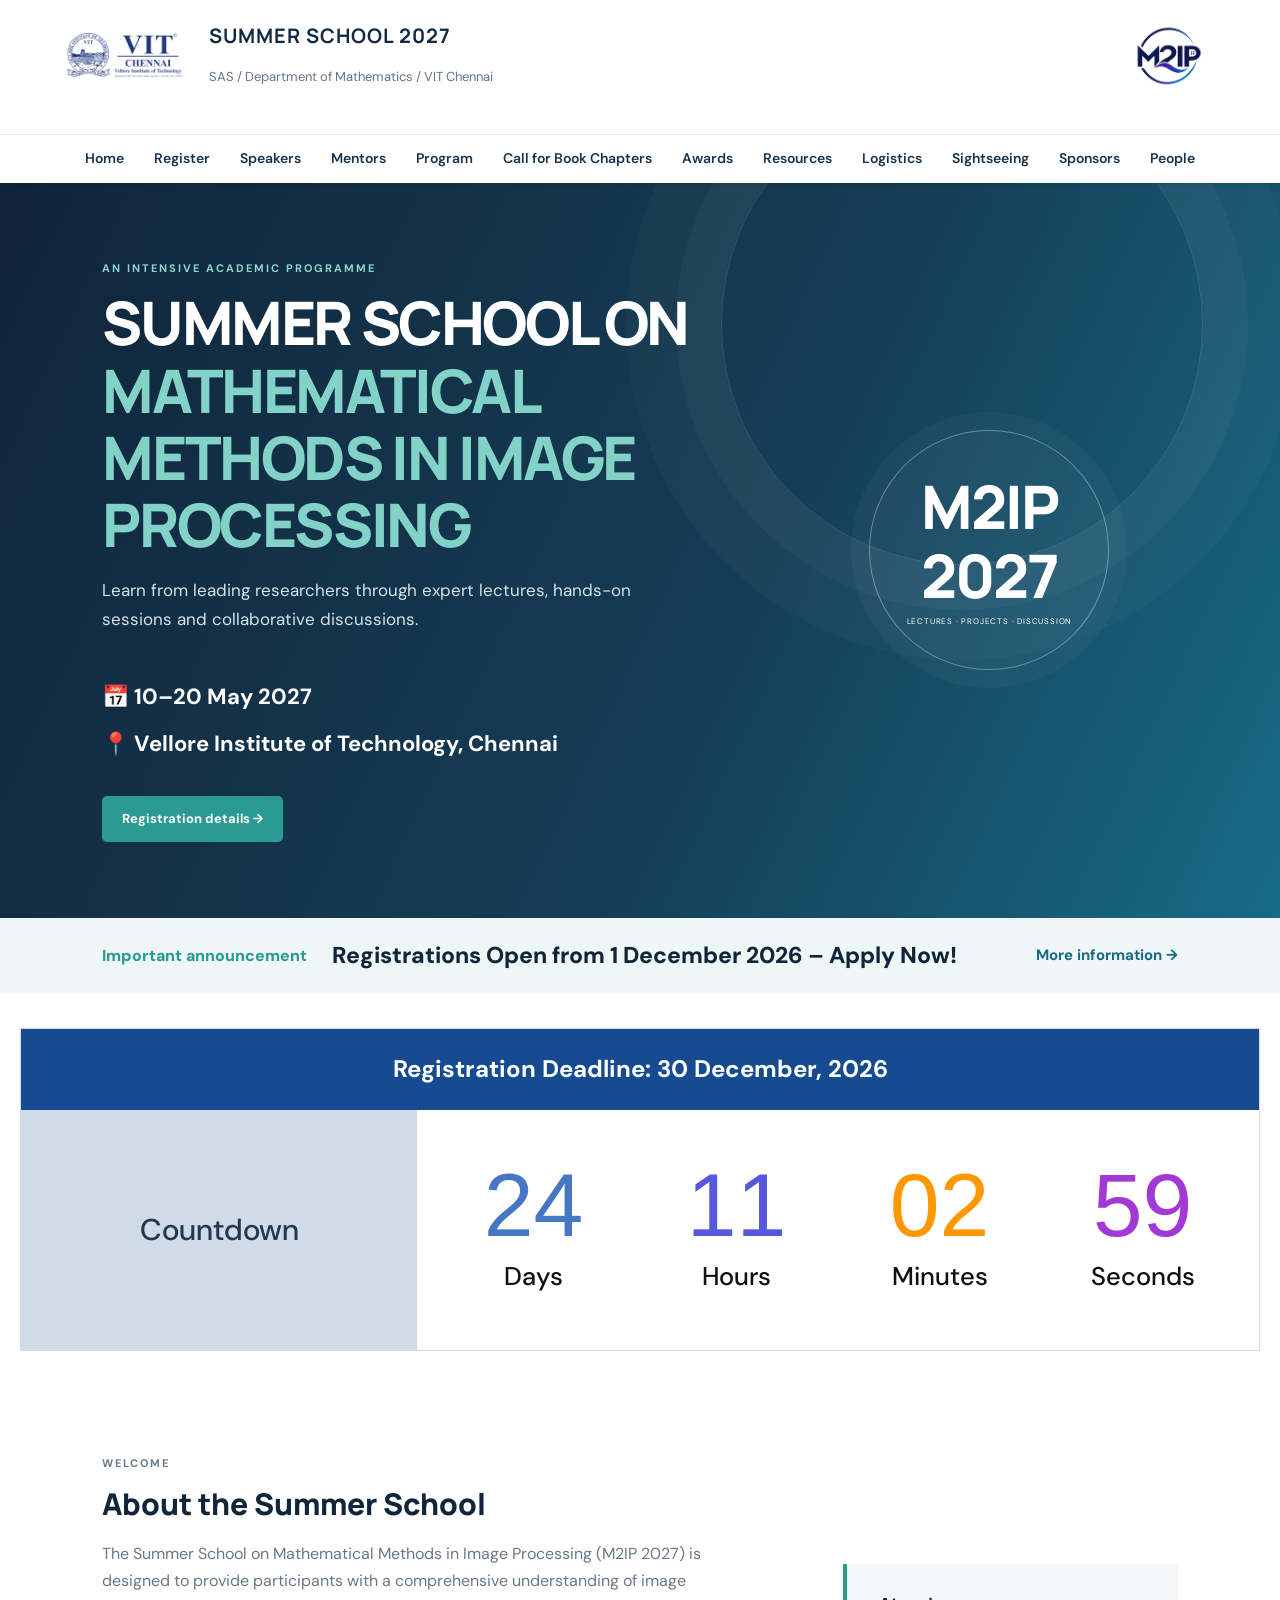
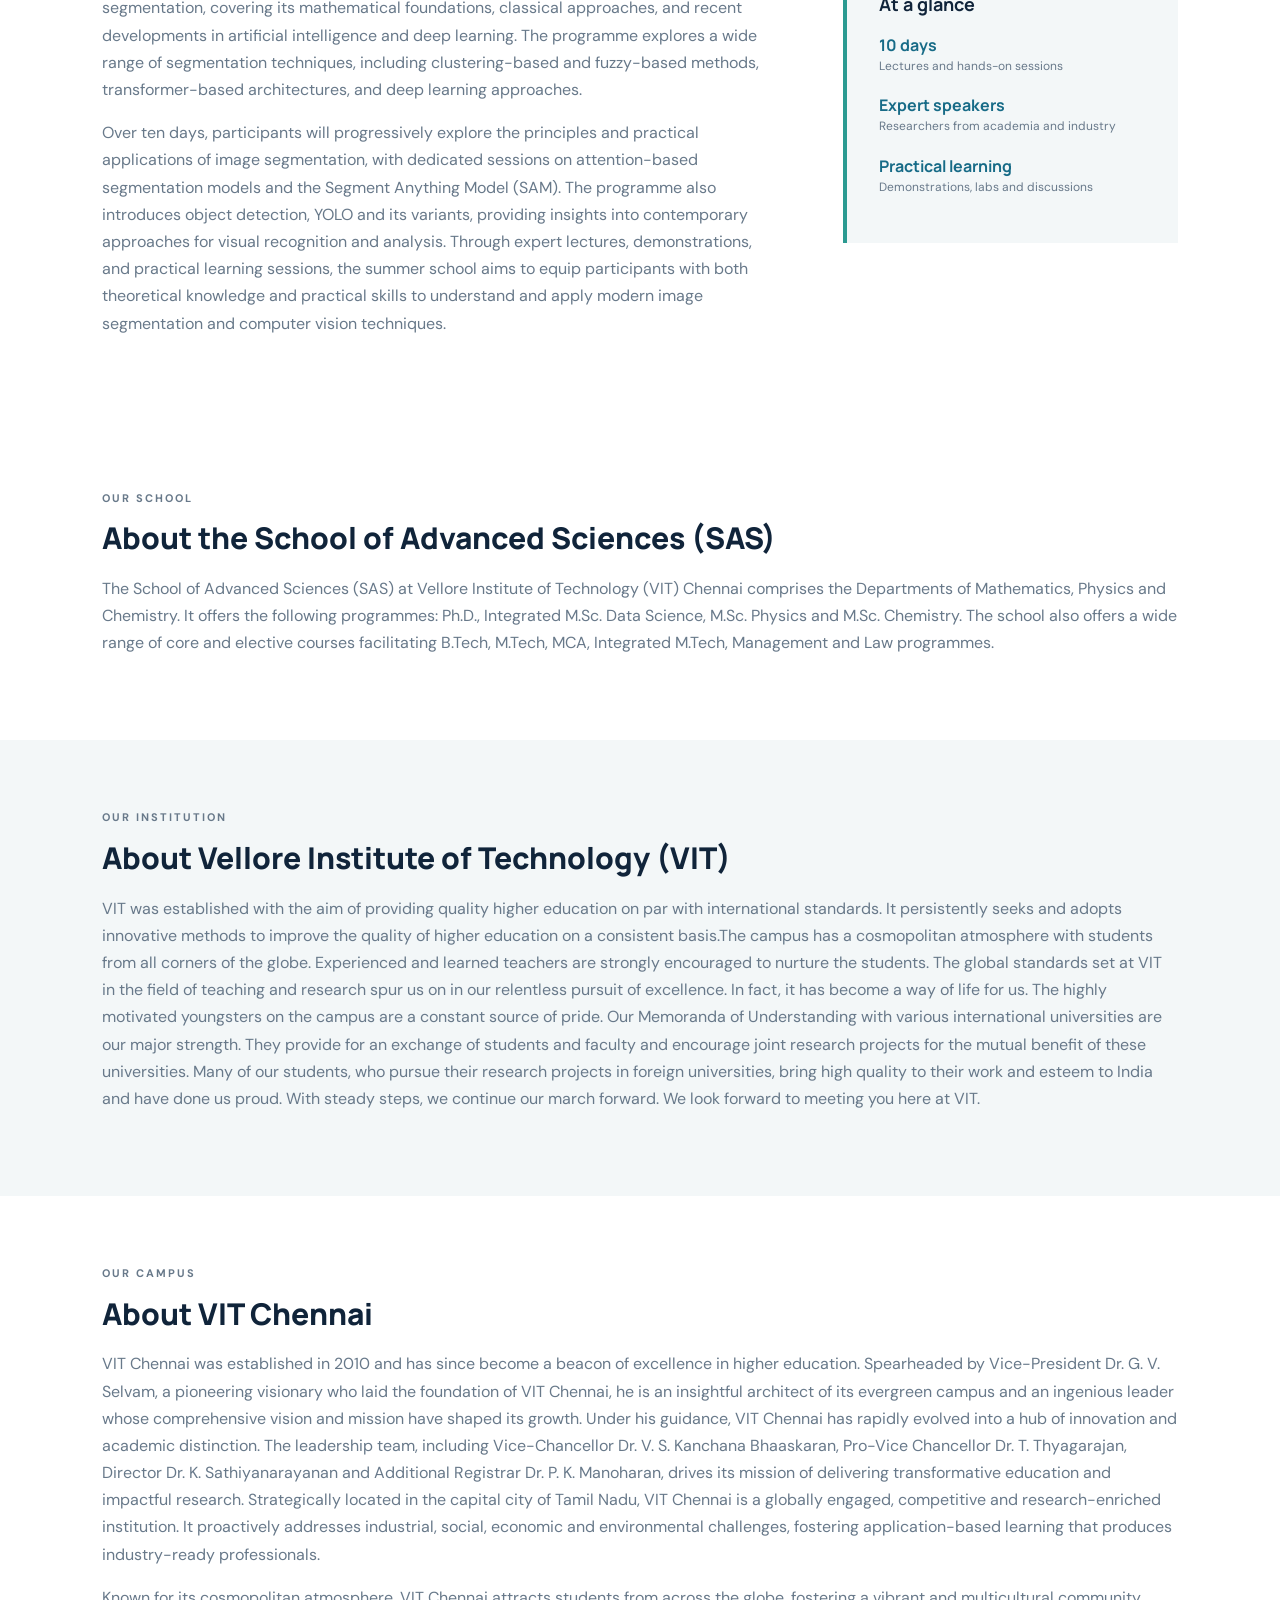
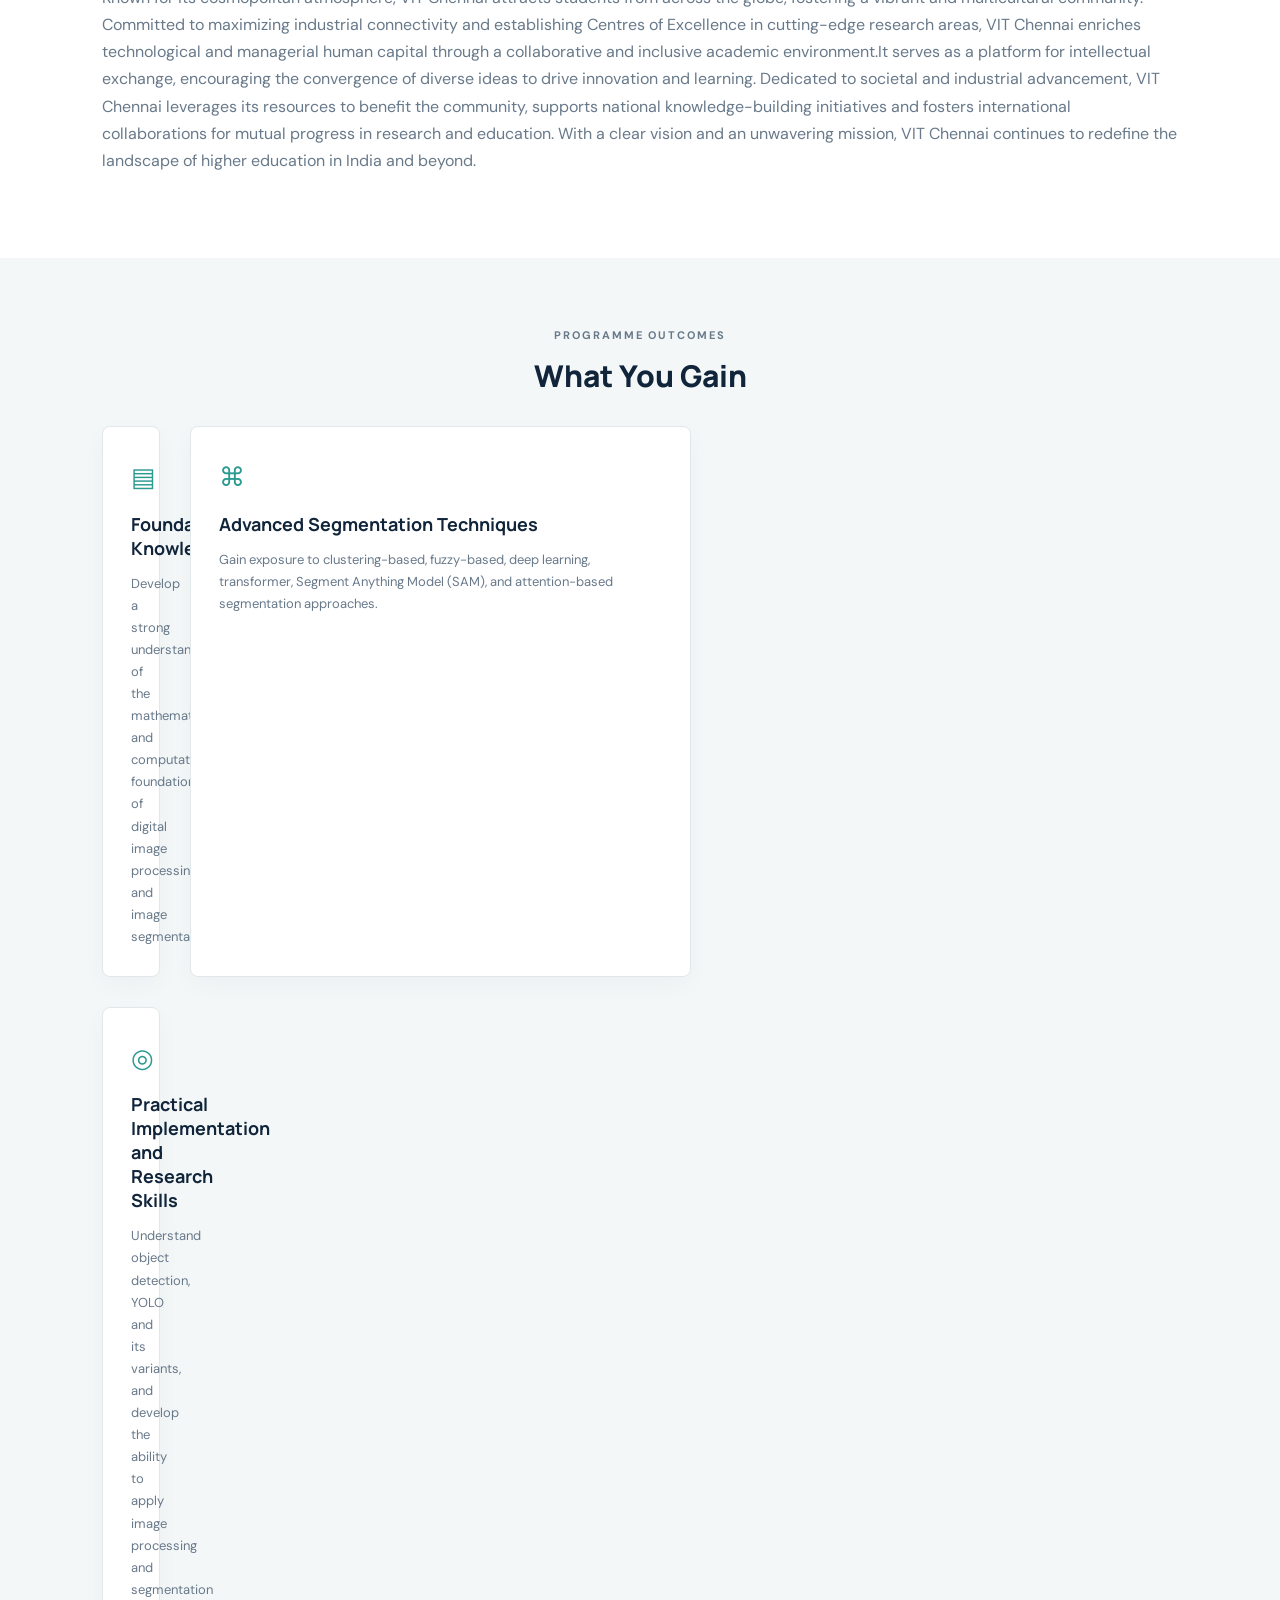
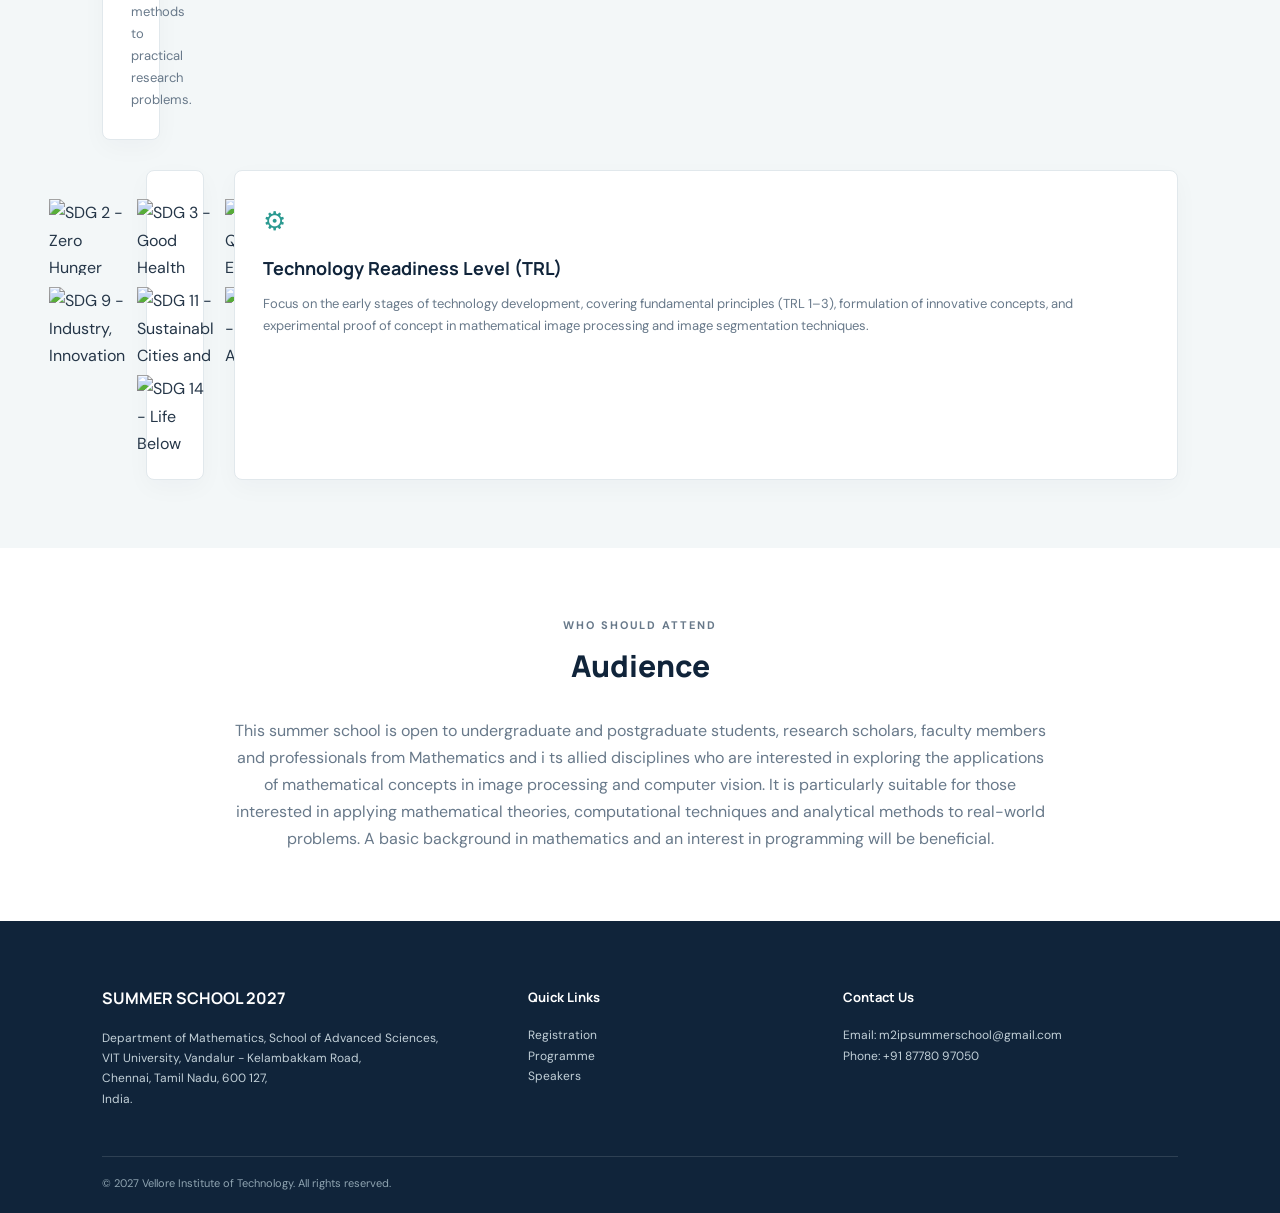
==== index.html @ 26822a5c "Update index.html" ====
<!DOCTYPE html>
<html lang="en">

<head>
    <meta charset="UTF-8">
    <meta name="viewport" content="width=device-width, initial-scale=1.0">

    <title>Summer School 2027 | Home</title>

    <link rel="stylesheet" href="style.css">
</head>

<body>

<!-- Header Section -->
<header class="site-header">

    <!-- Top Header -->
    <div class="header-top">

        <!-- VIT Logo - Left Side -->
        <div class="vit-logo">
            <img src="blue-vit-logo.png"
                 alt="VIT Chennai Logo">
        </div>

        <!-- Summer School Details - Centre -->
        <div class="brand">
            <strong>SUMMER SCHOOL 2027</strong>
            <small>SAS / Department of Mathematics / VIT Chennai</small>
        </div>

        <!-- M2IP Logo - Right Side -->
        <div class="m2ip-logo">
            <img src="M2IP Logo.png"
                 alt="M2IP Logo">
        </div>

    </div>

    <!-- Mobile Navigation Button -->
    <button class="menu-toggle"
            aria-label="Toggle navigation"
            onclick="document.querySelector('.nav').classList.toggle('open')">
        ☰
    </button>

    <!-- Navigation Bar -->
    <nav class="nav">

            <a href="index.html">Home</a>
            <a href="register.html">Register</a>
            <a href="speakers.html">Speakers</a>
            <a href="mentors.html">Mentors</a>
            <a href="program.html">Program</a>
            <a href="bookchapters.html">Call for Book Chapters</a>
            <a href="awards.html">Awards</a>
            <a href="resources.html">Resources</a>
            <a href="logistics.html">Logistics</a>
            <a href="sightseeing.html">Sightseeing</a>
            <a href="sponsors.html">Sponsors</a>
            <a href="people.html">People</a>

    </nav>

</header>


    <!-- Main Content -->
    <main>

        <!-- Hero Section -->
        <section class="hero">

            <div class="hero-content">

                <p class="eyebrow">
                    AN INTENSIVE ACADEMIC PROGRAMME
                </p>

                <h1>
                    SUMMER SCHOOL ON 
                    <br>
                    <span>MATHEMATICAL METHODS IN IMAGE PROCESSING </span>
                </h1>

                <p class="hero-lead">
                    Learn from leading researchers through expert lectures,
                    hands-on sessions and collaborative discussions.
                </p>

                <div class="hero-meta">

                   <div class="event-details">
    <span>📅 10–20 May 2027</span>
    <span>📍 Vellore Institute of Technology, Chennai</span>
</div>

                </div>

                <a class="button" href="register.html">
                    Registration details →
                </a>

            </div>

            <!-- Date Card -->
            <div class="hero-side">

                <div class="date-card">

                    <strong>M2IP</strong>

                    <strong>2027</strong>

                    <span>LECTURES · PROJECTS · DISCUSSION</span>

                </div>

            </div>

        </section>


        <!-- Important Announcement -->
<div class="notice">

    <strong class="notice-label">
        Important announcement
    </strong>

    <div class="notice-marquee">
        <div class="notice-track">
            <span>Registrations Open from 1 December 2026 – Apply Now!</span>
            <span aria-hidden="true">Registrations Open from 1 December 2026 – Apply Now!</span>
        </div>
    </div>

    <a href="register.html" class="notice-link">
        More information →
    </a>

</div>
<!-- Summer School Countdown -->
<section class="countdown-section">

    <div class="countdown-header">
         Registration Deadline: 30 December, 2026
    </div>

    <div class="countdown-container">

        <!-- Left Title Panel -->
        <div class="countdown-title">
            <h2>
    Countdown
</h2>
        </div>

        <!-- Countdown Timer -->
        <div class="countdown-timer" id="countdown">

            <div class="countdown-item">
                <span id="days" class="countdown-number days">000</span>
                <span class="countdown-label">Days</span>
            </div>

            <div class="countdown-item">
                <span id="hours" class="countdown-number hours">00</span>
                <span class="countdown-label">Hours</span>
            </div>

            <div class="countdown-item">
                <span id="minutes" class="countdown-number minutes">00</span>
                <span class="countdown-label">Minutes</span>
            </div>

            <div class="countdown-item">
                <span id="seconds" class="countdown-number seconds">00</span>
                <span class="countdown-label">Seconds</span>
            </div>

        </div>

    </div>

</section>
        <!-- About Summer School Section -->
        <section class="section intro-grid">

            <div>

                <p class="eyebrow">WELCOME</p>

                <h2>About the Summer School</h2>

                <p>
                    The Summer School on Mathematical Methods in Image Processing (M2IP 2027) is designed to provide participants with a comprehensive 
                    understanding of image segmentation, covering its mathematical foundations, classical approaches, and recent developments in artificial 
                    intelligence and deep learning. The programme explores a wide range of segmentation techniques, including clustering-based and fuzzy-based 
                    methods, transformer-based architectures, and deep learning approaches.
              </p>

                <p>
                    Over ten days, participants will progressively explore the principles and practical applications of image segmentation, with dedicated sessions
                    on attention-based segmentation models and the Segment Anything Model (SAM). The programme also introduces object detection, YOLO and its 
                    variants, providing insights into contemporary approaches for visual recognition and analysis. Through expert lectures, demonstrations, and 
                    practical learning sessions, the summer school aims to equip participants with both theoretical knowledge and practical skills to understand 
                    and apply modern image segmentation and computer vision techniques.
  
                </p>

            </div>

            <!-- At a Glance Section -->
            <aside class="highlight">

                <h3>At a glance</h3>

                <p>
                    <b>10 days</b>
                    <small>Lectures and hands-on sessions</small>
                </p>

                <p>
                    <b>Expert speakers</b>
                    <small>Researchers from academia and industry</small>
                </p>

                <p>
                    <b>Practical learning</b>
                    <small>Demonstrations, labs and discussions</small>
                </p>

            </aside>

        </section>
        
        <!-- =====================================
             ABOUT THE INSTITUTION
        ====================================== -->

        <!-- About SAS -->
        <section class="section institution-section">

            <div class="institution-content">

                <p class="eyebrow">OUR SCHOOL</p>

                <h2>About the School of Advanced Sciences (SAS)</h2>

                <p>
                    The School of Advanced Sciences (SAS) at Vellore
                    Institute of Technology (VIT) Chennai comprises
                    the Departments of Mathematics, Physics and
                    Chemistry. It offers the following programmes:
                    Ph.D., Integrated M.Sc. Data Science, M.Sc. Physics and
                    M.Sc. Chemistry. The school also offers a wide range of core and
                    elective courses facilitating B.Tech, M.Tech,
                    MCA, Integrated M.Tech, Management and Law
                    programmes.
                </p>

            </div>

        </section>


        <!-- About VIT -->
        <section class="section institution-section muted">

            <div class="institution-content">

                <p class="eyebrow">OUR INSTITUTION</p>

                <h2>About Vellore Institute of Technology (VIT)</h2>

                <p>
                    VIT was established with the aim of providing quality higher education on par with international standards. It persistently seeks and adopts 
                    innovative methods to improve the quality of higher education on a consistent basis.The campus has a cosmopolitan atmosphere with students 
                    from all corners of the globe. Experienced and learned teachers are strongly encouraged to nurture the students. The global standards set at 
                    VIT in the field of teaching and research spur us on in our relentless pursuit of excellence. In fact, it has become a way of life for us. 
                    The highly motivated youngsters on the campus are a constant source of pride. Our Memoranda of Understanding with various international 
                    universities are our major strength. They provide for an exchange of students and faculty and encourage joint research projects for the mutual 
                    benefit of these universities. Many of our students, who pursue their research projects in foreign universities, bring high quality to their 
                    work and esteem to India and have done us proud. With steady steps, we continue our march forward. We look forward to meeting you here at VIT.
                </p>

            </div>

        </section>


        <!-- About VIT Chennai -->
        <section class="section institution-section">

            <div class="institution-content">

                <p class="eyebrow">OUR CAMPUS</p>

                <h2>About VIT Chennai</h2>

                <p>
                    VIT Chennai was established in 2010 and has since
                    become a beacon of excellence in higher education.
                    Spearheaded by Vice-President Dr. G. V. Selvam,
                    a pioneering visionary who laid the foundation of
                    VIT Chennai, he is an insightful architect of its
                    evergreen campus and an ingenious leader whose
                    comprehensive vision and mission have shaped its
                    growth.
                    Under his guidance, VIT Chennai has rapidly
                    evolved into a hub of innovation and academic
                    distinction. The leadership team, including
                    Vice-Chancellor Dr. V. S. Kanchana Bhaaskaran,
                    Pro-Vice Chancellor Dr. T. Thyagarajan, Director
                    Dr. K. Sathiyanarayanan and Additional Registrar
                    Dr. P. K. Manoharan, drives its mission of
                    delivering transformative education and impactful
                    research. Strategically located in the capital city of
                    Tamil Nadu, VIT Chennai is a globally engaged,
                    competitive and research-enriched institution.
                    It proactively addresses industrial, social,
                    economic and environmental challenges, fostering
                    application-based learning that produces
                    industry-ready professionals.
                </p>

                <p>
                    Known for its cosmopolitan atmosphere, VIT Chennai
                    attracts students from across the globe, fostering
                    a vibrant and multicultural community. Committed
                    to maximizing industrial connectivity and
                    establishing Centres of Excellence in cutting-edge
                    research areas, VIT Chennai enriches technological
                    and managerial human capital through a
                    collaborative and inclusive academic environment.It serves as a platform for intellectual exchange,
                    encouraging the convergence of diverse ideas to
                    drive innovation and learning. Dedicated to
                    societal and industrial advancement, VIT Chennai
                    leverages its resources to benefit the community,
                    supports national knowledge-building initiatives
                    and fosters international collaborations for
                    mutual progress in research and education.
                    With a clear vision and an unwavering mission,
                    VIT Chennai continues to redefine the landscape
                    of higher education in India and beyond.
                </p>

            </div>

        </section>


<!-- Programme Overview Section -->
<section class="section muted">

    <div class="section-heading">

        <p class="eyebrow">PROGRAMME OUTCOMES</p>

        <h2>What You Gain</h2>

    </div>


    <div class="cards three outcomes-cards">


        <!-- Card 1: Foundational Knowledge -->
        <article class="card">

            <div class="card-icon">▤</div>

            <h3>Foundational Knowledge</h3>

            <p>
                Develop a strong understanding of the mathematical
                and computational foundations of digital image
                processing and image segmentation.
            </p>

        </article>


        <!-- Card 2: Advanced Segmentation Techniques -->
        <article class="card">

            <div class="card-icon">⌘</div>

            <h3>Advanced Segmentation Techniques</h3>

            <p>
                Gain exposure to clustering-based, fuzzy-based,
                deep learning, transformer, Segment Anything Model
                (SAM), and attention-based segmentation approaches.
            </p>

        </article>


        <!-- Card 3: Practical Implementation and Research Skills -->
        <article class="card">

            <div class="card-icon">◎</div>

            <h3>Practical Implementation and Research Skills</h3>

            <p>
                Understand object detection, YOLO and its variants,
                and develop the ability to apply image processing
                and segmentation methods to practical research problems.
            </p>

        </article>


<!-- Card 4: Sustainable Development Goals -->
<article class="card sdg-card">

    <div class="sdg-logo-grid">

        <img src="sdg-2.png" alt="SDG 2 - Zero Hunger">
        <img src="sdg-3.png" alt="SDG 3 - Good Health and Well-being">
        <img src="sdg-4.png" alt="SDG 4 - Quality Education">
        <img src="sdg-9.png" alt="SDG 9 - Industry, Innovation and Infrastructure">
        <img src="sdg-11.png" alt="SDG 11 - Sustainable Cities and Communities">
        <img src="sdg-13.png" alt="SDG 13 - Climate Action">
        <img src="sdg-14.png" alt="SDG 14 - Life Below Water">

    </div>

</article>

        <!-- Card 5: Technology Readiness Level -->
        <article class="card">

            <div class="card-icon">⚙</div>

            <h3>Technology Readiness Level (TRL)</h3>

            <p>
        Focus on the early stages of technology development,
        covering fundamental principles (TRL 1–3), formulation of
        innovative concepts, and experimental proof of
        concept in mathematical image processing and
        image segmentation techniques.
            </p>

        </article>


    </div>

</section>


        <!-- Target Audience Section -->
        <section class="section">

            <div class="section-heading">

                <p class="eyebrow">WHO SHOULD ATTEND</p>

                <h2>Audience</h2>

            </div>

            <p class="narrow">
                This summer school is open to undergraduate and postgraduate students, research scholars, faculty members and professionals from Mathematics and i
                ts allied disciplines who are interested in exploring the applications of mathematical concepts in image processing and computer vision. It is 
                particularly suitable for those interested in applying mathematical theories, computational techniques and analytical methods to real-world 
                problems. A basic background in mathematics and an interest in programming will be beneficial.
            </p>

        </section>


        
    </main>


    <!-- Footer Section -->
    <footer class="footer">

        <!-- Institution Details -->
        <div>

            <h3>SUMMER SCHOOL 2027</h3>

            <p>
                Department of Mathematics, School of Advanced Sciences, 
                <br>
                VIT University, Vandalur - Kelambakkam Road,
                <br>
                Chennai, Tamil Nadu, 600 127,
                <br>
                India.
            </p>

        </div>

        <!-- Quick Links -->
        <div>

            <h4>Quick Links</h4>

            <a href="register.html">Registration</a>
            <a href="program.html">Programme</a>
            <a href="speakers.html">Speakers</a>

        </div>

        <!-- Contact Information -->
        <div>

            <h4>Contact Us</h4>

            <p>
                Email: m2ipsummerschool@gmail.com
                <br>
                Phone: +91 87780 97050
            </p>

        </div>

        <!-- Copyright -->
        <div class="copyright">

            © 2027 Vellore Institute of Technology. All rights reserved.

        </div>

    </footer>
<script>

/* =========================================
   M2IP 2027 REGISTRATION COUNTDOWN
========================================= */

// Registration Deadline: 30 December 2026, 11:59 PM IST
const registrationDeadline = new Date("2026-12-30T23:59:59+05:30");


function updateCountdown() {

    const now = new Date();

    // Before the registration deadline
    if (now < registrationDeadline) {

        const difference = registrationDeadline - now;

        const days = Math.floor(
            difference / (1000 * 60 * 60 * 24)
        );

        const hours = Math.floor(
            (difference / (1000 * 60 * 60)) % 24
        );

        const minutes = Math.floor(
            (difference / (1000 * 60)) % 60
        );

        const seconds = Math.floor(
            (difference / 1000) % 60
        );

        document.getElementById("days").textContent =
            String(days).padStart(2, "0");

        document.getElementById("hours").textContent =
            String(hours).padStart(2, "0");

        document.getElementById("minutes").textContent =
            String(minutes).padStart(2, "0");

        document.getElementById("seconds").textContent =
            String(seconds).padStart(2, "0");

    }

    // After the registration deadline
    else {

        document.getElementById("countdown").innerHTML = `
            <div class="countdown-status">
                Registration Closed!
            </div>
        `;

    }

}


// Update immediately
updateCountdown();

// Update every second
setInterval(updateCountdown, 1000);

</script>
</body>

</html>
---- style.css ----
@import url('https://fonts.googleapis.com/css2?family=DM+Sans:wght@400;500;600;700&family=Manrope:wght@400;500;600;700;800&display=swap');
:root{--navy:#10243a;--blue:#176b87;--teal:#2b9a91;--ink:#253648;--muted:#68798a;--paper:#fff;--soft:#f3f7f8;--line:#e1e8ec;--gold:#e5b65c}
*{box-sizing:border-box}html{scroll-behavior:smooth}body{margin:0;color:var(--ink);font-family:'DM Sans',sans-serif;line-height:1.7;background:#fff}a{color:var(--blue);text-decoration:none}a:hover{color:var(--teal)}.site-header{min-height:78px;padding:12px max(5vw,24px);display:flex;align-items:center;justify-content:space-between;gap:24px;background:#fff;box-shadow:0 3px 18px #10243a0d;position:relative;z-index:5}.brand{display:flex;align-items:center;gap:12px;color:var(--navy)}.brand-mark{display:grid;place-items:center;width:44px;height:44px;border-radius:12px;background:var(--navy);color:#fff;font-weight:800;font-family:Manrope,sans-serif}.brand strong{display:block;font:800 14px Manrope,sans-serif;letter-spacing:.06em}.brand small{display:block;color:var(--muted);font-size:11px}.nav{display:flex;align-items:center;gap:17px;flex-wrap:wrap}.nav a{font-size:12px;font-weight:700;color:#405365}.nav a:hover,.nav a.active{color:var(--teal)}.menu-toggle{display:none;background:none;border:0;font-size:24px;color:var(--navy)}.hero{min-height:470px;padding:76px max(8vw,28px);display:grid;grid-template-columns:1.4fr .8fr;align-items:center;gap:40px;color:#fff;background:linear-gradient(115deg,#10243a 0%,#153e56 58%,#176b87 100%);position:relative;overflow:hidden}.hero:after{content:"";position:absolute;width:480px;height:480px;border:1px solid #ffffff20;border-radius:50%;right:6%;top:-100px;box-shadow:0 0 0 45px #ffffff08,0 0 0 95px #ffffff06}.hero-content,.hero-side{position:relative;z-index:1}.eyebrow{font-size:11px;letter-spacing:.18em;font-weight:700;color:var(--teal);margin:0 0 12px}.hero .eyebrow{color:#8ad6cc}.hero h1{font:800 clamp(36px,5vw,60px)/1.12 Manrope,sans-serif;margin:0 0 18px;letter-spacing:-.04em}.hero h1 span{color:#82d2c8}.hero-lead{font-size:17px;max-width:600px;color:#d5e3e9}.hero-meta{display:flex;gap:25px;flex-wrap:wrap;margin:26px 0;color:#dce9ed;font-size:13px}.button{display:inline-block;background:var(--teal);color:#fff;padding:12px 20px;border-radius:5px;font-weight:700;font-size:13px;margin-top:10px}.button:hover{color:#fff;background:#237f79}.button-outline{background:transparent;border:1px solid var(--teal);color:var(--teal)}.date-card{width:240px;height:240px;border:1px solid #ffffff55;border-radius:50%;display:flex;flex-direction:column;align-items:center;justify-content:center;margin:auto;background:#ffffff0c;box-shadow:0 0 0 18px #ffffff08}.date-card small,.date-card span{font-size:10px;letter-spacing:.16em}.date-card strong{font:800 76px Manrope;color:#fff}.notice{padding:17px max(8vw,28px);display:flex;align-items:center;gap:18px;background:#eef7f6;font-size:13px}.notice strong{color:var(--teal);white-space:nowrap}.notice a{margin-left:auto;font-weight:700;white-space:nowrap}.section{padding:68px max(8vw,28px)}.intro-grid{display:grid;grid-template-columns:1.6fr .8fr;gap:70px;align-items:center}.section h2,.content-section h2{font:800 30px/1.25 Manrope,sans-serif;color:var(--navy);margin:0 0 18px}.section p{color:var(--muted)}.highlight{background:var(--soft);padding:28px 32px;border-left:4px solid var(--teal)}.highlight h3{font:700 18px Manrope;color:var(--navy);margin-top:0}.highlight p{margin:18px 0}.highlight b,.highlight small{display:block}.highlight b{color:var(--blue);font:700 16px Manrope}.highlight small{font-size:12px}.muted{background:var(--soft)}.section-heading{text-align:center;margin-bottom:32px}.cards{display:grid;gap:20px}.cards.three{grid-template-columns:repeat(3,1fr)}.card{background:#fff;padding:28px;border:1px solid var(--line);border-radius:8px;box-shadow:0 8px 24px #10243a08}.card-icon{font-size:26px;color:var(--teal)}.card h3,.content-section h3{font:700 18px Manrope;color:var(--navy);margin:12px 0 8px}.card p{font-size:13px;margin-bottom:0}.narrow{max-width:820px;margin:auto;text-align:center}.series{display:flex;justify-content:space-between;align-items:center;gap:30px;background:#f8fafb}.series h2{margin-bottom:8px}.series p{margin:0}.footer{background:var(--navy);color:#d7e2e8;padding:48px max(8vw,28px) 20px;display:grid;grid-template-columns:1.4fr 1fr 1.2fr;gap:35px}.footer h3,.footer h4{font-family:Manrope;color:#fff}.footer h3{font-size:16px}.footer h4{font-size:13px}.footer p,.footer a{font-size:12px;color:#c2d0d8;display:block}.copyright{grid-column:1/-1;border-top:1px solid #ffffff20;padding-top:17px;font-size:11px;color:#8fa4b1}.inner{min-height:60vh}.page-title{padding:54px max(8vw,28px) 42px;background:var(--soft);border-bottom:1px solid var(--line)}.page-title h1{font:800 40px Manrope;color:var(--navy);margin:0}.page-title>p:last-child{color:var(--muted);margin:8px 0 0}.content-section{max-width:1120px;margin:auto;padding:48px 28px 75px}.content-section>p{color:var(--muted)}.table-wrap{overflow-x:auto;margin:20px 0 32px}table{width:100%;border-collapse:collapse;font-size:13px;min-width:650px}th,td{padding:13px 15px;text-align:left;border:1px solid var(--line);vertical-align:top}thead th{background:var(--navy);color:#fff;font-weight:700}tbody th{background:#f2f7f8;color:var(--navy)}tbody tr:nth-child(even){background:#fafcfc}.callout{padding:24px 28px;background:#eef7f6;border-left:4px solid var(--teal);margin:28px 0}.callout p{color:var(--muted)}.content-section ul{padding-left:22px;color:var(--muted)}.speaker-grid{margin-top:26px}.speaker{border:1px solid var(--line);border-radius:8px;padding:25px;text-align:center}.speaker h3{margin-bottom:2px}.speaker p,.speaker a{font-size:12px}.avatar{width:92px;height:92px;border-radius:50%;margin:0 auto 15px;display:grid;place-items:center;background:linear-gradient(135deg,#d7eeeb,#e8eff4);color:var(--blue);font:800 24px Manrope}.resource-list{list-style:none;padding:0!important}.resource-list li{padding:14px 0;border-bottom:1px solid var(--line)}.resource-list a{font-weight:700}.resource-list small{display:block;color:var(--muted)}.info-block{padding:10px 0 20px;border-bottom:1px solid var(--line)}.map-placeholder{margin-top:25px;min-height:180px;background:var(--soft);border:1px dashed #b9c9cf;display:grid;place-items:center;color:var(--muted);text-align:center;padding:20px}.sponsor-grid{display:grid;grid-template-columns:repeat(4,1fr);gap:18px;margin:28px 0}.sponsor-logo{min-height:115px;border:1px solid var(--line);display:grid;place-items:center;color:#82939d;background:#fbfcfd;font-weight:700}.people-list p{padding:12px 0;border-bottom:1px solid var(--line)}.people-list span{display:block;color:var(--muted);font-size:13px}.note{font-size:12px;color:#8a6d3b;background:#fff8e9;padding:12px 15px;border-radius:4px}
@media(max-width:1050px){.site-header{align-items:flex-start}.nav{gap:10px}.nav a{font-size:11px}.hero{padding-top:60px;padding-bottom:60px}}
@media(max-width:780px){.site-header{align-items:center}.menu-toggle{display:block}.nav{display:none;position:absolute;top:68px;left:0;right:0;background:#fff;padding:18px 25px;box-shadow:0 10px 20px #10243a18;flex-direction:column;align-items:flex-start}.nav.open{display:flex}.hero{grid-template-columns:1fr;padding:55px 26px}.hero-side{display:none}.notice{align-items:flex-start;flex-direction:column;gap:6px}.notice a{margin-left:0}.intro-grid{grid-template-columns:1fr;gap:25px}.cards.three{grid-template-columns:1fr}.section{padding:48px 26px}.series{align-items:flex-start;flex-direction:column}.footer{grid-template-columns:1fr 1fr}.copyright{grid-column:1/-1}.page-title{padding:40px 26px}.page-title h1{font-size:32px}.content-section{padding:35px 22px 55px}.sponsor-grid{grid-template-columns:repeat(2,1fr)}}
@media(max-width:480px){.brand strong{font-size:12px}.brand small{font-size:10px}.footer{grid-template-columns:1fr}.copyright{grid-column:auto}.hero h1{font-size:38px}.hero-meta{flex-direction:column;gap:8px}}
/* Brand Logo Container */



/* =========================================
   SDG LOGOS - FIXED SIZE AND CENTRED
========================================= */

.sdg-card {
    display: flex;
    align-items: center;
    justify-content: center;
    min-width: 0;
}

.sdg-logo-grid {
    display: grid;
    grid-template-columns: repeat(3, 76px);
    justify-content: center;
    align-items: center;
    gap: 12px;
    width: 100%;
}

.sdg-logo-grid img {
    display: block;
    width: 76px;
    height: 76px;
    object-fit: contain;
    margin: 0;
}

/* Centre the seventh logo */
.sdg-logo-grid img:nth-child(7) {
    grid-column: 2;
}

/* Mobile */
@media (max-width: 600px) {
    .sdg-logo-grid {
        grid-template-columns: repeat(3, 76px);
        gap: 10px;
    }
}
/* ========================================
   HEADER SECTION
======================================== */
/* =========================================
   PROGRAMME OUTCOMES - 3 + 2 CARD LAYOUT
========================================= */

.outcomes-cards {

    display: grid;

    grid-template-columns: repeat(6, minmax(0, 1fr));

    gap: 30px;

}


/* First three cards */

.outcomes-cards > .card:nth-child(1),
.outcomes-cards > .card:nth-child(2),
.outcomes-cards > .card:nth-child(3) {

    grid-column: span 2;

}


/* Fourth card - centred in second row */

.outcomes-cards > .card:nth-child(4) {

    grid-column: 2 / span 2;

}


/* Fifth card - centred in second row */

.outcomes-cards > .card:nth-child(5) {

    grid-column: 4 / span 2;

}


/* Ensure all cards have consistent height behaviour */

.outcomes-cards > .card {

    width: 100%;

    height: 100%;

}


/* =========================================
   TABLET RESPONSIVE DESIGN
========================================= */

@media (max-width: 900px) {

    .outcomes-cards {

        grid-template-columns: repeat(2, minmax(0, 1fr));

    }

    .outcomes-cards > .card:nth-child(1),
    .outcomes-cards > .card:nth-child(2),
    .outcomes-cards > .card:nth-child(3),
    .outcomes-cards > .card:nth-child(4),
    .outcomes-cards > .card:nth-child(5) {

        grid-column: auto;

    }

    /* Centre the last card */

    .outcomes-cards > .card:nth-child(5) {

        grid-column: 1 / -1;

        width: calc(50% - 15px);

        justify-self: center;

    }

}


/* =========================================
   MOBILE RESPONSIVE DESIGN
========================================= */

@media (max-width: 600px) {

    .outcomes-cards {

        grid-template-columns: 1fr;

        gap: 20px;

    }

    .outcomes-cards > .card:nth-child(1),
    .outcomes-cards > .card:nth-child(2),
    .outcomes-cards > .card:nth-child(3),
    .outcomes-cards > .card:nth-child(4),
    .outcomes-cards > .card:nth-child(5) {

        grid-column: 1;

        width: 100%;

    }

}
/* =========================================
   BOOK CHAPTER HERO WITH CRC PRESS LOGO
========================================= */

.bookchapter-hero {

    position: relative;

    background: linear-gradient(
        135deg,
        #123d73,
        #1c5b9e,
        #287bb4
    );

    color: #ffffff;

    padding: 55px 45px;

    margin: 30px 0 50px;

    border-radius: 12px;

    overflow: hidden;
}


/* Hero Layout */

.bookchapter-hero-layout {

    position: relative;
    z-index: 1;

    display: grid;

    grid-template-columns: 300px 1fr;

    align-items: center;

    gap: 45px;

    max-width: 1250px;

    margin: 0 auto;

}


/* =========================================
   CRC PRESS LOGO
========================================= */

.bookchapter-logo-container {

    display: flex;

    align-items: center;
    justify-content: center;

}


.crc-logo-panel {

    width: 100%;

    background: #ffffff;

    padding: 25px;

    border-radius: 12px;

    display: flex;

    align-items: center;
    justify-content: center;

    box-shadow: 0 10px 30px rgba(0, 0, 0, 0.15);

}


.crc-press-logo {

    display: block;

    width: 100%;

    max-width: 280px;

    height: auto;

    object-fit: contain;

}


/* =========================================
   HERO CONTENT
========================================= */

.bookchapter-hero-content {

    max-width: 850px;

    margin: 0 auto;

    text-align: center;

}


/* Eyebrow */

.bookchapter-hero .eyebrow {

    color: #c6e2ff;

    letter-spacing: 2px;

    font-size: 13px;

    font-weight: 700;

    margin-bottom: 18px;

}


/* Main Title */

.bookchapter-hero h1 {

    color: #ffffff;

    font-size: clamp(34px, 4vw, 48px);

    line-height: 1.2;

    margin: 0 0 25px;

}


/* Subtitle */

.bookchapter-hero h2 {

    color: #ffffff;

    font-size: clamp(25px, 3vw, 36px);

    line-height: 1.4;

    margin-bottom: 22px;

}


/* Tagline */

.bookchapter-tagline {

    color: #f4d68a;

    font-size: 19px;

    font-weight: 600;

    line-height: 1.7;

    margin: 0 auto 25px;

}


/* Introductory Content */

.bookchapter-intro {

    color: #f1f6fc;

    font-size: 16px;

    line-height: 1.9;

    max-width: 800px;

    margin: 0 auto;

}


/* =========================================
   RESPONSIVE DESIGN
========================================= */

@media (max-width: 900px) {

    .bookchapter-hero-layout {

        grid-template-columns: 240px 1fr;

        gap: 30px;

    }

    .crc-logo-panel {

        padding: 20px;

    }

}


@media (max-width: 768px) {

    .bookchapter-hero {

        padding: 40px 25px;

    }

    .bookchapter-hero-layout {

        grid-template-columns: 1fr;

        gap: 30px;

    }

    .bookchapter-logo-container {

        max-width: 300px;

        margin: 0 auto;

    }

    .crc-logo-panel {

        padding: 25px;

    }

    .bookchapter-hero-content {

        text-align: center;

    }

    .bookchapter-hero h1 {

        font-size: 32px;

    }

    .bookchapter-hero h2 {

        font-size: 25px;

    }

    .bookchapter-tagline {

        font-size: 17px;

    }

    .bookchapter-intro {

        font-size: 15px;

    }

}


@media (max-width: 480px) {

    .bookchapter-hero {

        padding: 30px 20px;

    }

    .bookchapter-logo-container {

        max-width: 240px;

    }

    .crc-logo-panel {

        padding: 18px;

    }

    .bookchapter-hero h1 {

        font-size: 29px;

    }

    .bookchapter-hero h2 {

        font-size: 23px;

    }

    .bookchapter-tagline {

        font-size: 16px;

    }

}
/* =========================================
   CALL FOR BOOK CHAPTERS
   M2IP SUMMER SCHOOL 2027
========================================= */

.bookchapters-page {
    padding-bottom: 50px;
}


/* =========================================
   HERO SECTION
========================================= */

.bookchapter-hero {
    position: relative;

    background: linear-gradient(
        135deg,
        #123d73,
        #1c5b9e,
        #287bb4
    );

    color: #ffffff;

    padding: 65px 55px;
    margin: 30px 0 50px;

    border-radius: 12px;
    overflow: hidden;
}

/* Decorative circles */

.bookchapter-hero::after {
    content: "";

    position: absolute;

    width: 300px;
    height: 300px;

    border: 1px solid rgba(255, 255, 255, 0.15);
    border-radius: 50%;

    right: -100px;
    top: -100px;
}

.bookchapter-hero::before {
    content: "";

    position: absolute;

    width: 200px;
    height: 200px;

    border: 1px solid rgba(255, 255, 255, 0.1);
    border-radius: 50%;

    right: 40px;
    bottom: -120px;
}


/* Hero Content */

.bookchapter-hero-content {
    position: relative;
    z-index: 1;

    max-width: 950px;
    margin: 0 auto;

    text-align: center;
}


/* Eyebrow */

.bookchapter-hero .eyebrow {
    color: #c6e2ff;

    letter-spacing: 2px;
    font-size: 13px;
    font-weight: 700;

    margin-bottom: 18px;
}


/* Main Title */

.bookchapter-hero h1 {
    color: #ffffff;

    font-size: clamp(34px, 5vw, 52px);
    line-height: 1.2;

    margin: 0 0 30px;
}


/* Subtitle */

.bookchapter-hero h2 {
    color: #ffffff;

    font-size: clamp(25px, 3.5vw, 38px);
    line-height: 1.4;

    margin-bottom: 22px;
}


/* Tagline */

.bookchapter-tagline {
    color: #f4d68a;

    font-size: 20px;
    font-weight: 600;

    line-height: 1.7;

    margin: 0 auto 25px;
}


/* Introductory Content */

.bookchapter-intro {
    color: #f1f6fc;

    font-size: 17px;
    line-height: 1.9;

    max-width: 800px;

    margin: 0 auto;
}


/* =========================================
   GENERAL SECTION STYLES
========================================= */

.bookchapter-section {
    margin: 65px 0;
}


.bookchapter-section-heading {
    text-align: center;

    max-width: 850px;

    margin: 0 auto 40px;
}


.bookchapter-section-heading .eyebrow {
    color: #287bb4;

    font-weight: 700;
    letter-spacing: 2px;
    font-size: 13px;

    margin-bottom: 12px;
}


.bookchapter-section-heading h2 {
    color: #163e70;

    font-size: clamp(28px, 4vw, 38px);

    margin-bottom: 20px;
}


.bookchapter-section-heading > p:not(.eyebrow) {
    color: #555555;

    font-size: 16px;
    line-height: 1.8;
}


/* =========================================
   RESEARCH CARDS
========================================= */

.research-grid {
    display: grid;

    grid-template-columns: repeat(3, minmax(0, 1fr));

    gap: 25px;
}


.research-card {
    position: relative;

    background: #ffffff;

    border: 1px solid #e1e8f0;
    border-radius: 12px;

    padding: 30px;

    overflow: hidden;

    transition:
        transform 0.25s ease,
        box-shadow 0.25s ease,
        border-color 0.25s ease;
}


.research-card::before {
    content: "";

    position: absolute;

    left: 0;
    top: 0;

    width: 4px;
    height: 100%;

    background: #287bb4;
}


.research-card:hover {
    transform: translateY(-5px);

    box-shadow: 0 12px 30px rgba(20, 60, 110, 0.10);

    border-color: #b8d4ed;
}


.research-icon {
    display: inline-flex;

    align-items: center;
    justify-content: center;

    width: 48px;
    height: 48px;

    border-radius: 10px;

    background: #eaf3fc;
    color: #1c5b9e;

    font-size: 18px;
    font-weight: 700;

    margin-bottom: 20px;
}


.research-card h3 {
    color: #163e70;

    font-size: 21px;
    line-height: 1.4;

    margin-bottom: 15px;
}


.research-card p {
    color: #555555;

    font-size: 15px;
    line-height: 1.8;

    margin: 0;
}


/* =========================================
   RESEARCH JOURNEY
========================================= */

.research-journey-section {
    background: #f5f8fc;

    padding: 50px 30px;

    border-radius: 12px;
}


.research-journey {
    display: flex;

    align-items: stretch;
    justify-content: center;

    gap: 12px;
}


.journey-step {
    flex: 1;

    background: #ffffff;

    border: 1px solid #e0e7ef;
    border-radius: 10px;

    padding: 25px 18px;

    text-align: center;
}


.journey-number {
    width: 42px;
    height: 42px;

    border-radius: 50%;

    background: #eaf3fc;
    color: #1c5b9e;

    display: flex;

    align-items: center;
    justify-content: center;

    font-size: 16px;
    font-weight: 700;

    margin: 0 auto 18px;
}


.journey-step h3 {
    color: #163e70;

    font-size: 17px;
    line-height: 1.5;

    margin-bottom: 12px;
}


.journey-step p {
    color: #555555;

    font-size: 14px;
    line-height: 1.7;

    margin: 0;
}


.journey-highlight {
    border: 2px solid #287bb4;

    background: #f0f7ff;
}


.journey-highlight .journey-number {
    background: #287bb4;
    color: #ffffff;
}


.journey-arrow {
    display: flex;

    align-items: center;
    justify-content: center;

    color: #287bb4;

    font-size: 24px;
    font-weight: 700;
}


/* =========================================
   30-DAY SUBMISSION NOTE
========================================= */

.submission-note {
    display: flex;

    align-items: center;

    gap: 25px;

    background: #ffffff;

    border-left: 5px solid #287bb4;

    padding: 30px;
    margin-top: 35px;

    border-radius: 8px;

    box-shadow: 0 4px 15px rgba(20, 60, 110, 0.06);
}


.submission-note-icon {
    flex-shrink: 0;

    width: 75px;
    height: 75px;

    display: flex;

    align-items: center;
    justify-content: center;

    background: #eaf3fc;
    color: #1c5b9e;

    border-radius: 50%;

    font-size: 30px;
    font-weight: 700;
}


.submission-note h3 {
    color: #163e70;

    font-size: 22px;

    margin-bottom: 12px;
}


.submission-note p {
    color: #555555;

    line-height: 1.8;

    margin: 0;
}


/* =========================================
   PUBLICATION OPPORTUNITY
========================================= */

.publication-section {
    background: linear-gradient(
        135deg,
        #163e70,
        #245e98
    );

    color: #ffffff;

    padding: 55px;

    margin: 65px 0;

    border-radius: 12px;
}


.publication-content {
    max-width: 950px;

    margin: auto;
}


.publication-section .eyebrow {
    color: #bcdcff;

    font-size: 13px;
    font-weight: 700;

    letter-spacing: 2px;

    margin-bottom: 15px;
}


.publication-section h2 {
    color: #ffffff;

    font-size: clamp(28px, 4vw, 38px);

    margin-bottom: 25px;
}


.publication-section > div > p {
    color: #f1f6fc;

    font-size: 17px;
    line-height: 1.9;
}


/* =========================================
   CRC PRESS INFORMATION
========================================= */

.crc-press-information {
    background: rgba(255, 255, 255, 0.10);

    border: 1px solid rgba(255, 255, 255, 0.25);

    border-radius: 10px;

    padding: 28px;

    margin: 30px 0;
}


.crc-press-information h3 {
    color: #f4d68a;

    font-size: 23px;

    margin-bottom: 15px;
}


.crc-press-information p {
    color: #f1f6fc;

    font-size: 16px;
    line-height: 1.9;

    margin: 0;
}


.crc-press-information a {
    color: #ffffff;

    font-weight: 700;

    text-decoration: underline;
    text-underline-offset: 4px;

    transition: color 0.2s ease;
}


.crc-press-information a:hover {
    color: #f4d68a;
}


/* =========================================
   PUBLICATION CONDITIONS
========================================= */

.publication-conditions {
    display: grid;

    grid-template-columns: repeat(3, 1fr);

    gap: 20px;

    margin: 35px 0;
}


.publication-condition {
    display: flex;

    align-items: flex-start;

    gap: 12px;

    background: rgba(255, 255, 255, 0.10);

    padding: 20px;

    border-radius: 8px;
}


.condition-symbol {
    flex-shrink: 0;

    width: 26px;
    height: 26px;

    background: #f4d68a;
    color: #163e70;

    display: flex;

    align-items: center;
    justify-content: center;

    border-radius: 50%;

    font-weight: 700;
}


.publication-condition p {
    color: #ffffff;

    font-size: 14px;
    line-height: 1.7;

    margin: 0;
}


/* =========================================
   ANIMATED PUBLICATION DISCLAIMER
========================================= */

.publication-disclaimer {
    overflow: hidden;

    width: 100%;

    background: #f4d68a;
    color: #163e70;

    border-radius: 8px;

    padding: 18px 0;

    margin-top: 35px;
}


.disclaimer-track {
    display: flex;

    width: max-content;

    animation: disclaimer-move-right 20s linear infinite;
}


.disclaimer-track span {
    flex-shrink: 0;

    white-space: nowrap;

    padding-right: 100px;

    font-size: 19px;
    font-weight: 700;

    letter-spacing: 0.5px;
}


/* Moving from left to right */

@keyframes disclaimer-move-right {

    0% {
        transform: translateX(-50%);
    }

    100% {
        transform: translateX(0);
    }

}


/* Pause animation when hovered */

.publication-disclaimer:hover .disclaimer-track {
    animation-play-state: paused;
}


/* =========================================
   CLOSING STATEMENT
========================================= */

.bookchapter-closing {
    text-align: center;

    max-width: 900px;

    margin: 70px auto 30px;

    padding: 30px;
}


.closing-mark {
    color: #287bb4;

    font-family: Georgia, serif;

    font-size: 90px;
    line-height: 0.7;

    opacity: 0.5;
}


.bookchapter-closing h2 {
    color: #163e70;

    font-size: clamp(24px, 3.5vw, 36px);

    line-height: 1.6;

    margin: 25px 0;
}


.bookchapter-closing p {
    color: #287bb4;

    font-size: 18px;
    font-weight: 700;

    letter-spacing: 1px;
}


/* =========================================
   RESPONSIVE DESIGN
========================================= */

@media (max-width: 1000px) {

    .research-grid {
        grid-template-columns: repeat(2, minmax(0, 1fr));
    }


    .research-journey {
        flex-wrap: wrap;
    }


    .journey-step {
        flex: 1 1 28%;
    }


    .journey-arrow {
        display: none;
    }


    .publication-conditions {
        grid-template-columns: 1fr;
    }

}


/* Tablet and Mobile */

@media (max-width: 768px) {

    .bookchapter-hero {
        padding: 40px 25px;

        margin: 25px 0 35px;
    }


    .bookchapter-hero h1 {
        margin-bottom: 25px;
    }


    .bookchapter-tagline {
        font-size: 18px;
    }


    .bookchapter-intro {
        font-size: 16px;
    }


    .bookchapter-section {
        margin: 45px 0;
    }


    .research-grid {
        grid-template-columns: 1fr;
    }


    .research-journey-section {
        padding: 35px 20px;
    }


    .journey-step {
        flex: 1 1 100%;
    }


    .submission-note {
        flex-direction: column;

        align-items: flex-start;

        padding: 25px;
    }


    .publication-section {
        padding: 35px 25px;

        margin: 45px 0;
    }


    .bookchapter-closing {
        padding: 20px;

        margin: 45px auto;
    }


    .disclaimer-track span {
        font-size: 17px;

        padding-right: 60px;
    }

}


/* Small Mobile Devices */

@media (max-width: 480px) {

    .bookchapter-hero {
        padding: 30px 20px;
    }


    .bookchapter-hero h1 {
        font-size: 32px;
    }


    .bookchapter-hero h2 {
        font-size: 24px;
    }


    .bookchapter-tagline {
        font-size: 16px;
    }


    .bookchapter-section-heading h2 {
        font-size: 26px;
    }


    .research-card {
        padding: 25px;
    }


    .research-card h3 {
        font-size: 19px;
    }


    .publication-section {
        padding: 30px 20px;
    }


    .publication-section h2 {
        font-size: 27px;
    }


    .crc-press-information {
        padding: 22px;
    }


    .crc-press-information h3 {
        font-size: 21px;
    }


    .submission-note-icon {
        width: 60px;
        height: 60px;

        font-size: 25px;
    }


    .submission-note h3 {
        font-size: 19px;
    }


    .bookchapter-closing h2 {
        font-size: 25px;
    }


    .publication-disclaimer {
        padding: 15px 0;
    }


    .disclaimer-track span {
        font-size: 16px;

        padding-right: 50px;
    }

}


/* =========================================
   ACCESSIBILITY
========================================= */

@media (prefers-reduced-motion: reduce) {

    .disclaimer-track {
        animation: none;
        transform: none;
    }


    .research-card {
        transition: none;
    }

}

/* =========================================
   CALL FOR BOOK CHAPTERS
   M2IP SUMMER SCHOOL 2027
========================================= */

.bookchapters-page {
    padding-bottom: 50px;
}


/* =========================================
   HERO SECTION
========================================= */

.bookchapter-hero {
    position: relative;
    background: linear-gradient(
        135deg,
        #123d73,
        #1c5b9e,
        #287bb4
    );

    color: #ffffff;
    padding: 65px 55px;
    margin: 30px 0 50px;
    border-radius: 12px;
    overflow: hidden;
}

/* Decorative Background */

.bookchapter-hero::after {
    content: "";
    position: absolute;
    width: 300px;
    height: 300px;
    border: 1px solid rgba(255, 255, 255, 0.15);
    border-radius: 50%;
    right: -100px;
    top: -100px;
}

.bookchapter-hero::before {
    content: "";
    position: absolute;
    width: 200px;
    height: 200px;
    border: 1px solid rgba(255, 255, 255, 0.1);
    border-radius: 50%;
    right: 40px;
    bottom: -120px;
}

.bookchapter-hero-content {
    position: relative;
    z-index: 1;
    max-width: 850px;
}

.bookchapter-hero .eyebrow {
    color: #c6e2ff;
    letter-spacing: 2px;
    font-size: 13px;
    font-weight: 700;
    margin-bottom: 15px;
}

.bookchapter-hero h1 {
    color: #ffffff;
    font-size: clamp(34px, 5vw, 52px);
    margin: 0 0 30px;
    line-height: 1.15;
}

.bookchapter-hero h2 {
    color: #ffffff;
    font-size: clamp(25px, 3.5vw, 38px);
    line-height: 1.4;
    margin-bottom: 20px;
}

.bookchapter-tagline {
    color: #f4d68a;
    font-size: 20px;
    font-weight: 600;
    line-height: 1.6;
    margin-bottom: 25px;
}

.bookchapter-intro {
    color: #f1f6fc;
    font-size: 17px;
    line-height: 1.9;
    max-width: 800px;
}


/* =========================================
   GENERAL SECTION STYLES
========================================= */

.bookchapter-section {
    margin: 65px 0;
}

.bookchapter-section-heading {
    text-align: center;
    max-width: 850px;
    margin: 0 auto 40px;
}

.bookchapter-section-heading .eyebrow {
    color: #287bb4;
    font-weight: 700;
    letter-spacing: 2px;
    font-size: 13px;
    margin-bottom: 12px;
}

.bookchapter-section-heading h2 {
    color: #163e70;
    font-size: clamp(28px, 4vw, 38px);
    margin-bottom: 20px;
}

.bookchapter-section-heading > p:not(.eyebrow) {
    color: #555;
    font-size: 16px;
    line-height: 1.8;
}


/* =========================================
   RESEARCH CARDS
========================================= */

.research-grid {
    display: grid;
    grid-template-columns: repeat(3, minmax(0, 1fr));
    gap: 25px;
}

.research-card {
    background: #ffffff;
    border: 1px solid #e1e8f0;
    border-radius: 12px;
    padding: 30px;
    transition: transform 0.25s ease,
                box-shadow 0.25s ease,
                border-color 0.25s ease;

    position: relative;
    overflow: hidden;
}

.research-card::before {
    content: "";
    position: absolute;
    left: 0;
    top: 0;
    width: 4px;
    height: 100%;
    background: #287bb4;
}

.research-card:hover {
    transform: translateY(-5px);
    box-shadow: 0 12px 30px rgba(20, 60, 110, 0.10);
    border-color: #b8d4ed;
}

.research-icon {
    display: inline-flex;
    align-items: center;
    justify-content: center;

    width: 48px;
    height: 48px;

    border-radius: 10px;

    background: #eaf3fc;
    color: #1c5b9e;

    font-size: 18px;
    font-weight: 700;

    margin-bottom: 20px;
}

.research-card h3 {
    color: #163e70;
    font-size: 21px;
    margin-bottom: 15px;
    line-height: 1.4;
}

.research-card p {
    color: #555;
    font-size: 15px;
    line-height: 1.8;
    margin: 0;
}


/* =========================================
   RESEARCH JOURNEY
========================================= */

.research-journey-section {
    background: #f5f8fc;
    padding: 50px 30px;
    border-radius: 12px;
}

.research-journey {
    display: flex;
    align-items: stretch;
    justify-content: center;
    gap: 12px;
}

.journey-step {
    flex: 1;
    background: #ffffff;
    border: 1px solid #e0e7ef;
    border-radius: 10px;
    padding: 25px 18px;
    text-align: center;
}

.journey-number {
    width: 42px;
    height: 42px;
    border-radius: 50%;

    background: #eaf3fc;
    color: #1c5b9e;

    display: flex;
    align-items: center;
    justify-content: center;

    font-size: 16px;
    font-weight: 700;

    margin: 0 auto 18px;
}

.journey-step h3 {
    color: #163e70;
    font-size: 17px;
    margin-bottom: 12px;
    line-height: 1.5;
}

.journey-step p {
    color: #555;
    font-size: 14px;
    line-height: 1.7;
    margin: 0;
}

.journey-highlight {
    border: 2px solid #287bb4;
    background: #f0f7ff;
}

.journey-highlight .journey-number {
    background: #287bb4;
    color: #ffffff;
}

.journey-arrow {
    display: flex;
    align-items: center;
    justify-content: center;

    color: #287bb4;
    font-size: 24px;
    font-weight: 700;
}


/* =========================================
   30-DAY SUBMISSION NOTE
========================================= */

.submission-note {
    display: flex;
    align-items: center;
    gap: 25px;

    background: #ffffff;
    border-left: 5px solid #287bb4;

    padding: 30px;
    margin-top: 35px;

    border-radius: 8px;
    box-shadow: 0 4px 15px rgba(20, 60, 110, 0.06);
}

.submission-note-icon {
    flex-shrink: 0;

    width: 75px;
    height: 75px;

    display: flex;
    align-items: center;
    justify-content: center;

    background: #eaf3fc;
    color: #1c5b9e;

    border-radius: 50%;

    font-size: 30px;
    font-weight: 700;
}

.submission-note h3 {
    color: #163e70;
    font-size: 22px;
    margin-bottom: 12px;
}

.submission-note p {
    color: #555;
    line-height: 1.8;
    margin: 0;
}


/* =========================================
   PUBLICATION OPPORTUNITY
========================================= */

.publication-section {
    background: linear-gradient(
        135deg,
        #163e70,
        #245e98
    );

    color: #ffffff;

    padding: 55px;
    margin: 65px 0;

    border-radius: 12px;
}

.publication-content {
    max-width: 900px;
    margin: auto;
}

.publication-section .eyebrow {
    color: #bcdcff;
    font-size: 13px;
    font-weight: 700;
    letter-spacing: 2px;
    margin-bottom: 15px;
}

.publication-section h2 {
    color: #ffffff;
    font-size: clamp(28px, 4vw, 38px);
    margin-bottom: 25px;
}

.publication-section > div > p {
    color: #f1f6fc;
    font-size: 17px;
    line-height: 1.9;
}

.publication-conditions {
    display: grid;
    grid-template-columns: repeat(3, 1fr);
    gap: 20px;

    margin: 35px 0;
}

.publication-condition {
    display: flex;
    align-items: flex-start;
    gap: 12px;

    background: rgba(255, 255, 255, 0.10);

    padding: 20px;
    border-radius: 8px;
}

.condition-symbol {
    flex-shrink: 0;

    width: 26px;
    height: 26px;

    background: #f4d68a;
    color: #163e70;

    display: flex;
    align-items: center;
    justify-content: center;

    border-radius: 50%;

    font-weight: 700;
}

.publication-condition p {
    color: #ffffff;
    font-size: 14px;
    line-height: 1.7;
    margin: 0;
}

.publication-disclaimer {
    background: rgba(255, 255, 255, 0.12);
    border: 1px solid rgba(255, 255, 255, 0.25);

    padding: 20px;
    border-radius: 8px;

    color: #ffffff;
    font-size: 15px;
    line-height: 1.8;
}


/* =========================================
   CLOSING STATEMENT
========================================= */

.bookchapter-closing {
    text-align: center;
    max-width: 900px;

    margin: 70px auto 30px;
    padding: 30px;
}

.closing-mark {
    color: #287bb4;
    font-family: Georgia, serif;
    font-size: 90px;
    line-height: 0.7;
    opacity: 0.5;
}

.bookchapter-closing h2 {
    color: #163e70;
    font-size: clamp(24px, 3.5vw, 36px);
    line-height: 1.6;
    margin: 25px 0;
}

.bookchapter-closing p {
    color: #287bb4;
    font-size: 18px;
    font-weight: 700;
    letter-spacing: 1px;
}


/* =========================================
   RESPONSIVE DESIGN
========================================= */

@media (max-width: 1000px) {

    .research-grid {
        grid-template-columns: repeat(2, minmax(0, 1fr));
    }

    .research-journey {
        flex-wrap: wrap;
    }

    .journey-step {
        flex: 1 1 28%;
    }

    .journey-arrow {
        display: none;
    }

    .publication-conditions {
        grid-template-columns: 1fr;
    }

}


@media (max-width: 768px) {

    .bookchapter-hero {
        padding: 40px 25px;
        margin: 25px 0 35px;
    }

    .bookchapter-hero h1 {
        margin-bottom: 25px;
    }

    .bookchapter-tagline {
        font-size: 18px;
    }

    .bookchapter-intro {
        font-size: 16px;
    }

    .bookchapter-section {
        margin: 45px 0;
    }

    .research-grid {
        grid-template-columns: 1fr;
    }

    .research-journey-section {
        padding: 35px 20px;
    }

    .journey-step {
        flex: 1 1 100%;
    }

    .submission-note {
        flex-direction: column;
        align-items: flex-start;
        padding: 25px;
    }

    .publication-section {
        padding: 35px 25px;
        margin: 45px 0;
    }

    .bookchapter-closing {
        padding: 20px;
        margin: 45px auto;
    }

}


@media (max-width: 480px) {

    .bookchapter-hero {
        padding: 30px 20px;
    }

    .bookchapter-hero h1 {
        font-size: 32px;
    }

    .bookchapter-hero h2 {
        font-size: 24px;
    }

    .bookchapter-tagline {
        font-size: 16px;
    }

    .bookchapter-section-heading h2 {
        font-size: 26px;
    }

    .research-card {
        padding: 25px;
    }

    .research-card h3 {
        font-size: 19px;
    }

    .publication-section {
        padding: 30px 20px;
    }

    .publication-section h2 {
        font-size: 27px;
    }

    .submission-note-icon {
        width: 60px;
        height: 60px;
        font-size: 25px;
    }

    .submission-note h3 {
        font-size: 19px;
    }

    .bookchapter-closing h2 {
        font-size: 25px;
    }

}





/* =========================================
   SUMMER SCHOOL COUNTDOWN
========================================= */

.countdown-section {
    width: min(100% - 40px, 1400px);
    margin: 35px auto;
    border: 1px solid #d5dce5;
    overflow: hidden;
    background: #ffffff;
}

/* Countdown Header */

.countdown-header {
    background: #164b91;
    color: #ffffff;
    text-align: center;
    padding: 20px 15px;
    font-size: 24px;
    font-weight: 700;
}

/* Main Countdown Container */

.countdown-container {
    display: grid;
    grid-template-columns: 32% 68%;
    min-height: 240px;
}

/* Left Title Panel */

.countdown-title {
    background: #d0dbe8;
    display: flex;
    align-items: center;
    justify-content: center;
    text-align: center;
    padding: 30px;
}

.countdown-title h2 {
    color: #24384f;
    font-size: 30px;
    font-weight: 500;
    line-height: 1.6;
    margin: 0;
}

/* Timer Section */

.countdown-timer {
    display: grid;
    grid-template-columns: repeat(4, 1fr);
    align-items: center;
    justify-items: center;
    padding: 30px 20px;
    gap: 10px;
}

/* Individual Countdown Items */

.countdown-item {
    display: flex;
    flex-direction: column;
    align-items: center;
    justify-content: center;
    text-align: center;
}

/* Countdown Numbers */

.countdown-number {
    font-size: clamp(50px, 7vw, 90px);
    font-weight: 500;
    line-height: 1;
    font-family: Arial, Helvetica, sans-serif;
}

/* Individual Number Colors */

.countdown-number.days {
    color: #4776c5;
}

.countdown-number.hours {
    color: #5658df;
}

.countdown-number.minutes {
    color: #ff9800;
}

.countdown-number.seconds {
    color: #a239d6;
}

/* Labels */

.countdown-label {
    color: #111111;
    font-size: clamp(18px, 2vw, 26px);
    font-weight: 500;
    margin-top: 5px;
}

/* Countdown Status */

.countdown-status {
    grid-column: 1 / -1;
    text-align: center;
    font-size: 24px;
    font-weight: 700;
    color: #164b91;
    padding: 20px;
}


/* =========================================
   RESPONSIVE COUNTDOWN
========================================= */

@media (max-width: 768px) {

    .countdown-container {
        grid-template-columns: 1fr;
    }

    .countdown-title {
        padding: 20px;
    }

    .countdown-title h2 {
        font-size: 24px;
        line-height: 1.4;
    }

    .countdown-timer {
        padding: 25px 10px;
    }

    .countdown-number {
        font-size: clamp(40px, 10vw, 65px);
    }

    .countdown-label {
        font-size: 16px;
    }

    .countdown-header {
        font-size: 19px;
    }

}


@media (max-width: 480px) {

    .countdown-section {
        width: calc(100% - 24px);
        margin: 25px auto;
    }

    .countdown-timer {
        gap: 5px;
        padding: 20px 5px;
    }

    .countdown-number {
        font-size: 38px;
    }

    .countdown-label {
        font-size: 13px;
    }

    .countdown-header {
        font-size: 16px;
        padding: 15px 10px;
    }

    .countdown-title h2 {
        font-size: 22px;
    }

}
/* =====================================
   ANNOUNCEMENT BAR - SCROLLING TEXT
===================================== */
.notice {
    display: flex;
    flex-direction: row;
    align-items: center;
    gap: 25px;
    width: 100%;
    min-height: 75px;
    padding: 15px 8%;
    background: #eef7f6;
    overflow: hidden;
}

.notice-label {
    flex-shrink: 0;
    color: #2b9a91;
    font-size: 16px;
    font-weight: 800;
    white-space: nowrap;
}

.notice-marquee {
    flex: 1;
    min-width: 0;
    overflow: hidden;
}

.notice-track {
    display: flex;
    width: max-content;
    animation: notice-scroll 18s linear infinite;
    will-change: transform;
}

.notice-track span {
    display: block;
    flex-shrink: 0;
    padding-right: 100px;
    color: #10243a;
    font-size: 23px;
    font-weight: 800;
    white-space: nowrap;
}

@keyframes notice-scroll {
    from {
        transform: translateX(0);
    }

    to {
        transform: translateX(-50%);
    }
}

.notice-link {
    flex-shrink: 0;
    margin-left: 0 !important;
    color: #176b87;
    font-size: 15px;
    font-weight: 700;
    white-space: nowrap;
}

.notice-link:hover {
    color: #2b9a91;
}

.notice-marquee:hover .notice-track {
    animation-play-state: paused;
}

/* Mobile Responsive */
@media (max-width: 780px) {

    .notice {
        display: grid;
        grid-template-columns: 1fr auto;
        gap: 10px;
        padding: 15px 20px;
    }

    .notice-label {
        font-size: 13px;
    }

    .notice-link {
        font-size: 12px;
    }

    .notice-marquee {
        grid-column: 1 / -1;
        grid-row: 2;
        width: 100%;
    }

    .notice-track span {
        font-size: 19px;
    }
}
/* M2IP 2027 Circular Date Card - Text Alignment Fix */

.date-card {
    width: 240px;
    height: 240px;
    padding: 20px;
    box-sizing: border-box;
    overflow: hidden;
}

.date-card strong {
    display: block;
    width: 100%;
    font-family: 'Manrope', sans-serif;
    font-size: 60px;
    font-weight: 800;
    line-height: 1.15;
    letter-spacing: -2px;
    color: #ffffff;
    text-align: center;
    white-space: nowrap;
}

.date-card span {
    display: block;
    width: 100%;
    font-size: 8px;
    letter-spacing: 0.10em;
    text-align: center;
    white-space: nowrap;
    color: #ffffff;
    margin-top: 5px;
}

@media (max-width: 1050px) {
    .date-card strong {
        font-size: 52px;
    }
}
.event-details {
    display: flex;
    flex-direction: column;
    gap: 14px;
    margin-top: 20px;
}

.event-details span {
    font-size: 22px;
    font-weight: 700;
    color: #ffffff;
    line-height: 1.5;
}

@media (max-width: 600px) {
    .event-details span {
        font-size: 17px;
    }
}

@media (max-width: 600px) {
    .event-details span {
        font-size: 17px;
    }
}
.site-header {
    width: 100%;
    background: #ffffff;
    display: flex;
    flex-direction: column;
    padding: 0;
    margin: 0;
    box-shadow: 0 2px 8px rgba(0, 0, 0, 0.08);
}

/* Top Header Layout */

.header-top {
    width: 100%;
    height: 110px;
    min-height: 110px;
    padding: 5px 5%;
    display: flex;
    align-items: center;
    justify-content: space-between;
    box-sizing: border-box;
}

/* VIT Logo */

.vit-logo {
    width: 125px;
    height: 95px;
    display: flex;
    align-items: center;
    justify-content: flex-start;
    flex-shrink: 0;
}

.vit-logo img {
    width: 120px;
    height: 90px;
    object-fit: contain;
    display: block;
}

/* Summer School Details */

.brand {
    flex: 1;
    display: flex;
    flex-direction: column;
    justify-content: center;
    align-items: flex-start;
    padding-left: 20px;
}

.brand strong {
    font-size: 20px;
    font-weight: 700;
    color: #102a43;
    letter-spacing: 1px;
}

.brand small {
    font-size: 13px;
    color: #64748b;
    margin-top: 5px;
}

/* M2IP Logo */

.m2ip-logo {
    width: 100px;
    height: 75px;
    display: flex;
    align-items: center;
    justify-content: flex-end;
    flex-shrink: 0;
}

.m2ip-logo img {
    max-width: 95px;
    max-height: 70px;
    width: 100%;
    height: 100%;
    object-fit: contain;
}

/* ========================================
   NAVIGATION BAR
======================================== */

/* Navigation Bar */

.nav {
    width: 100%;
    min-height: 48px;
    padding: 0 5%;
    display: flex;
    align-items: center;
    justify-content: center;
    gap: 30px;
    background: #ffffff;
    border-top: 1px solid #eeeeee;
    box-sizing: border-box;
}

.nav a {
    text-decoration: none;
    color: #18334d;
    font-size: 14px;
    font-weight: 600;
    padding: 12px 0;
    transition: color 0.3s ease;
}

.nav a:hover,
.nav a.active {
    color: #159e9a;
}

/* Mobile Navigation Button */

.menu-toggle {
    display: none;
    border: none;
    background: transparent;
    font-size: 25px;
    cursor: pointer;
    color: #18334d;
}

/* ========================================
   RESPONSIVE DESIGN
======================================== */

@media (max-width: 768px) {

    .header-top {
        min-height: 80px;
        padding: 10px 4%;
    }

    .vit-logo {
        width: 55px;
        height: 55px;
    }

    .vit-logo img {
        max-width: 55px;
        max-height: 55px;
    }

    .brand {
        padding-left: 10px;
    }

    .brand strong {
        font-size: 14px;
    }

    .brand small {
        font-size: 10px;
    }

    .m2ip-logo {
        width: 65px;
        height: 55px;
    }

    .m2ip-logo img {
        max-width: 65px;
        max-height: 55px;
    }

    .menu-toggle {
        display: block;
        align-self: flex-end;
        margin: 5px 15px;
    }

    .nav {
        display: none;
        flex-direction: column;
        align-items: stretch;
        gap: 0;
        padding: 0 20px;
    }

    .nav.open {
        display: flex;
    }

    .nav a {
        padding: 12px 0;
        border-bottom: 1px solid #eeeeee;
    }

}
/* Committee Grid */

.committee-grid {
    display: grid;
    grid-template-columns: repeat(3, minmax(0, 1fr));
    gap: 30px;
    justify-items: center;
}

/* Single Member */

.committee-grid.single {
    grid-template-columns: 1fr;
}

/* Committee Cards */

.committee-card {
    width: 100%;
    max-width: 280px;
    padding: 20px;
    text-align: center;
    background: #ffffff;
    border: 1px solid #e5eaf0;
    border-radius: 12px;
    box-shadow: 0 4px 12px rgba(0, 0, 0, 0.08);
}


/* Member Photographs - Full Image Without Cropping */

.committee-photo {
    display: block;
    width: 185px;
    height: 200px;
    max-width: 100%;
    object-fit: contain;
    object-position: center;
    border-radius: 10px;
    margin: 0 auto 16px;
    background-color: #ffffff;
}

/* Member Names */

.committee-card h3 {
    color: #19336d;
    font-size: 17px;
    margin-bottom: 8px;
}

/* Member Designations */

.committee-card p {
    color: #64748b;
    font-size: 14px;
    line-height: 1.6;
}

/* Responsive Layout */

@media (max-width: 900px) {
    .committee-grid {
        grid-template-columns: repeat(2, minmax(0, 1fr));
    }
}

@media (max-width: 600px) {
    .committee-grid {
        grid-template-columns: 1fr;
    }
}
.committee-photo-placeholder {
    width: 160px;
    height: 180px;
    margin: 0 auto 15px;
    display: flex;
    align-items: center;
    justify-content: center;
    background: #eaf0f6;
    color: #19336d;
    border-radius: 10px;
    font-weight: 600;
    font-size: 14px;
    text-align: center;
}
/* Centre and align all committee sections */
.committee-section {
    max-width: 1200px;
    width: 100%;
    margin: 0 auto;
    padding: 30px 24px;
    box-sizing: border-box;
}

/* Committee section headings */
.committee-section h2 {
    text-align: center;
    margin-bottom: 30px;
    color: #19336d;
}

/* Centre committee cards */
.committee-grid {
    display: grid;
    grid-template-columns: repeat(3, minmax(0, 1fr));
    gap: 30px;
    justify-items: center;
    align-items: stretch;
}

/* Keep individual cards consistent */
.committee-card {
    width: 100%;
    max-width: 280px;
    box-sizing: border-box;
    text-align: center;
}

/* Mobile responsiveness */
@media (max-width: 768px) {
    .committee-grid {
        grid-template-columns: repeat(2, minmax(0, 1fr));
    }
}

@media (max-width: 520px) {
    .committee-grid {
        grid-template-columns: 1fr;
    }
}

/* =========================================
   HOW TO REACH - LOGISTICS PAGE
========================================= */

/* Main How to Reach section */
.content-section .container.my-5 {
    max-width: 1120px;
    width: 100%;
    margin: 45px auto !important;
    padding: 0 25px;
}

/* Section heading */
.content-section .section-title {
    color: #10243a;
    font-family: 'Manrope', sans-serif;
    font-size: 30px;
    font-weight: 700;
    border-left: 4px solid #176b87;
    padding-left: 14px;
    margin-bottom: 40px;
}

/* Travel information rows */
.content-section .container.my-5 .row {
    display: flex;
    flex-wrap: wrap;
    align-items: center;
    margin: 0 -15px 55px;
}

/* Reverse image and text for alternate rows */
.content-section .container.my-5 .flex-md-row-reverse {
    flex-direction: row-reverse;
}

/* Text and image columns */
.content-section .container.my-5 .col-md-6 {
    width: 50%;
    padding: 0 15px;
}

/* Travel headings */
.content-section .container.my-5 h3 {
    color: #10243a;
    font-family: 'Manrope', sans-serif;
    font-size: 23px;
    font-weight: 700;
    margin-bottom: 18px;
}

/* Paragraphs */
.content-section .container.my-5 p {
    color: #536779;
    font-size: 15px;
    line-height: 1.8;
    margin-bottom: 16px;
}

/* Travel information list */
.content-section .container.my-5 .list-unstyled {
    list-style: none;
    padding: 0;
    margin: 18px 0;
}

.content-section .container.my-5 .list-unstyled li {
    color: #536779;
    font-size: 14px;
    line-height: 1.8;
    margin-bottom: 12px;
}

/* Travel icons */
.content-section .info-icon {
    color: #176b87;
    font-size: 19px;
    margin-right: 8px;
}

/* Route links */
.content-section .container.my-5 a {
    color: #176b87;
    font-weight: 700;
    text-decoration: none;
}

.content-section .container.my-5 a:hover {
    color: #2b9a91;
    text-decoration: underline;
}

/* Travel photographs */
.content-section .container.my-5 img {
    display: block;
    width: 100%;
    height: 300px;
    object-fit: cover;
    object-position: center;
    border-radius: 10px;
    box-shadow: 0 5px 18px rgba(16, 36, 58, 0.12);
}

/* Responsive tablet layout */
@media (max-width: 768px) {
    .content-section .container.my-5 .col-md-6 {
        width: 100%;
    }

    .content-section .container.my-5 .row,
    .content-section .container.my-5 .flex-md-row-reverse {
        flex-direction: column;
        gap: 22px;
    }

    .content-section .container.my-5 img {
        height: 260px;
    }
}

/* Mobile layout */
@media (max-width: 480px) {
    .content-section .container.my-5 {
        padding: 0 15px;
    }

    .content-section .section-title {
        font-size: 25px;
    }

    .content-section .container.my-5 h3 {
        font-size: 20px;
    }

    .content-section .container.my-5 img {
        height: 220px;
    }
}
.enquiry-contact {
    margin-top: 25px;
    padding: 15px 20px;
    background: #f3f7f8;
    border-left: 4px solid #176b87;
    color: #253648;
    font-size: 15px;
}

.enquiry-contact a {
    color: #176b87;
    font-weight: 700;
    text-decoration: none;
}

/* =========================================
   ACCOMMODATION PAGE
========================================= */

.accommodation-section {
    width: 100%;
    padding: 55px 25px 75px;
    background: #ffffff;
}

.accommodation-container {
    max-width: 1120px;
    margin: 0 auto;
}

/* Main heading */

.accommodation-title {
    font-family: 'Manrope', sans-serif;
    font-size: 30px;
    font-weight: 800;
    color: #10243a;
    border-left: 4px solid #2b9a91;
    padding-left: 15px;
    margin: 0 0 18px;
}

.accommodation-intro {
    max-width: 850px;
    color: #68798a;
    font-size: 15px;
    line-height: 1.8;
    margin-bottom: 42px;
}

/* Accommodation category */

.accommodation-category {
    margin-bottom: 48px;
}

.accommodation-category-heading {
    display: flex;
    align-items: center;
    gap: 16px;
    margin-bottom: 22px;
}

.accommodation-icon {
    width: 48px;
    height: 48px;
    min-width: 48px;
    display: grid;
    place-items: center;
    border-radius: 10px;
    background: #eef7f6;
    color: #176b87;
    font-size: 27px;
    font-weight: 700;
}

.accommodation-category-heading h3 {
    font-family: 'Manrope', sans-serif;
    font-size: 21px;
    font-weight: 800;
    color: #10243a;
    margin: 0;
}

.accommodation-category-heading p {
    color: #68798a;
    font-size: 13px;
    margin: 3px 0 0;
}

/* Table wrapper */

.accommodation-table-wrapper {
    width: 100%;
    overflow-x: auto;
    border: 1px solid #e1e8ec;
    border-radius: 10px;
    box-shadow: 0 5px 18px rgba(16, 36, 58, 0.05);
}

/* Accommodation table */

.accommodation-table {
    width: 100%;
    border-collapse: collapse;
    margin: 0;
    min-width: 600px;
    background: #ffffff;
}

.accommodation-table thead {
    background: #10243a;
    color: #ffffff;
}

.accommodation-table th {
    padding: 17px 20px;
    text-align: left;
    font-size: 14px;
    font-weight: 700;
    letter-spacing: 0.3px;
    border: none;
}

.accommodation-table td {
    padding: 17px 20px;
    font-size: 14px;
    color: #405365;
    border-bottom: 1px solid #e8eef1;
}

.accommodation-table tbody tr:nth-child(even) {
    background: #f5f8fa;
}

.accommodation-table tbody tr:last-child td {
    border-bottom: none;
}

.accommodation-table tbody tr:hover {
    background: #eef7f6;
    transition: background 0.2s ease;
}

.accommodation-table th:first-child,
.accommodation-table td:first-child {
    width: 90px;
    text-align: center;
}

.accommodation-table th:last-child,
.accommodation-table td:last-child {
    width: 180px;
    white-space: nowrap;
}

/* Price styling */

.accommodation-table .price {
    color: #176b87;
    font-family: 'Manrope', sans-serif;
    font-size: 18px;
    font-weight: 800;
}

.accommodation-table small {
    color: #68798a;
    font-size: 12px;
    margin-left: 4px;
}

/* Enquiry box */

.accommodation-enquiry {
    display: flex;
    align-items: center;
    gap: 20px;
    padding: 25px 28px;
    background: #f3f7f8;
    border-left: 4px solid #2b9a91;
    border-radius: 6px;
    margin-top: 15px;
}

.enquiry-icon {
    width: 48px;
    height: 48px;
    min-width: 48px;
    display: grid;
    place-items: center;
    background: #10243a;
    color: #ffffff;
    border-radius: 50%;
    font-size: 22px;
}

.enquiry-content h3 {
    font-family: 'Manrope', sans-serif;
    color: #10243a;
    font-size: 18px;
    font-weight: 800;
    margin: 0 0 6px;
}

.enquiry-content p {
    color: #68798a;
    font-size: 14px;
    margin: 0 0 7px;
}

.enquiry-content strong {
    color: #253648;
    font-size: 14px;
    margin-right: 10px;
}

.enquiry-content a {
    color: #176b87;
    font-size: 14px;
    font-weight: 700;
    text-decoration: none;
}

.enquiry-content a:hover {
    color: #2b9a91;
    text-decoration: underline;
}

/* Responsive design */

@media (max-width: 600px) {

    .accommodation-section {
        padding: 35px 16px 50px;
    }

    .accommodation-title {
        font-size: 25px;
    }

    .accommodation-category-heading h3 {
        font-size: 18px;
    }

    .accommodation-table th,
    .accommodation-table td {
        padding: 13px 14px;
        font-size: 13px;
    }

    .accommodation-enquiry {
        align-items: flex-start;
        padding: 20px 16px;
        gap: 13px;
    }

    .enquiry-icon {
        width: 40px;
        height: 40px;
        min-width: 40px;
        font-size: 18px;
    }

    .enquiry-content strong {
        display: block;
        margin-bottom: 5px;
    }
}
.map-section {
    margin-top: 25px;
}
/* Venue Information */
.venue-info {
    background: #f3f7f8;
    padding: 22px 25px;
    margin-bottom: 30px;
    border-left: 4px solid #2b9a91;
    border-radius: 5px;
}

.venue-info h3 {
    color: #10243a;
    font-family: 'Manrope', sans-serif;
    font-size: 21px;
    font-weight: 800;
    margin-bottom: 12px;
}

.venue-info p {
    color: #536779;
    font-size: 15px;
    line-height: 1.9;
    margin: 0;
}

.venue-info strong {
    color: #176b87;
}


/* Awards Page */
.award-prizes {
    display: flex;
    flex-wrap: wrap;
    gap: 10px;
    margin-top: 15px;
}

.award-prizes span {
    display: inline-block;
    padding: 8px 13px;
    background: #f3f7f8;
    border: 1px solid #e1e8ec;
    border-radius: 8px;
    color: #10243a;
    font-size: 14px;
    font-weight: 700;
}

.card h4 {
    color: var(--navy);
    margin: 18px 0 8px;
}

.card ul {
    padding-left: 20px;
    margin: 8px 0 15px;
}

.card ul li {
    color: var(--muted);
    font-size: 14px;
    line-height: 1.8;
    margin-bottom: 5px;
}
/* Two-column Awards Layout */
.cards.two {
    display: grid;
    grid-template-columns: repeat(2, minmax(0, 1fr));
    gap: 28px;
    align-items: stretch;
}

@media (max-width: 768px) {
    .cards.two {
        grid-template-columns: 1fr;
    }
}
/* Funding and Sponsorship Layout */

.sponsorship-layout {
    display: grid;
    grid-template-columns: 0.9fr 1.4fr;
    align-items: center;
    gap: 45px;
    max-width: 1200px;
    margin: 0 auto;
}

.sponsorship-image {
    display: flex;
    align-items: center;
    justify-content: center;
}

.sponsorship-image img {
    width: 100%;
    max-width: 430px;
    height: auto;
    object-fit: contain;
    display: block;
}

.sponsorship-content {
    padding: 15px 0;
}

.sponsorship-content h2 {
    font-family: 'Manrope', sans-serif;
    font-size: 30px;
    font-weight: 800;
    color: var(--navy);
    margin: 0 0 18px;
}

.sponsorship-content p {
    color: var(--muted);
    font-size: 16px;
    line-height: 1.9;
    margin: 0 0 20px;
}

.sponsorship-content h3 {
    font-size: 21px;
    color: var(--navy);
    margin: 28px 0 12px;
}

.sponsorship-content a {
    color: var(--blue);
    font-weight: 600;
    text-decoration: none;
}

.sponsorship-content a:hover {
    color: var(--teal);
    text-decoration: underline;
}

.sponsorship-content .coming-soon-label {
    display: inline-block;
    margin-top: 5px;
}

/* Responsive Layout */

@media (max-width: 768px) {

    .sponsorship-layout {
        grid-template-columns: 1fr;
        gap: 20px;
    }

    .sponsorship-image img {
        max-width: 300px;
    }

    .sponsorship-content {
        text-align: center;
    }

    .sponsorship-content h2 {
        font-size: 25px;
    }

    .sponsorship-content p {
        font-size: 14px;
    }

}
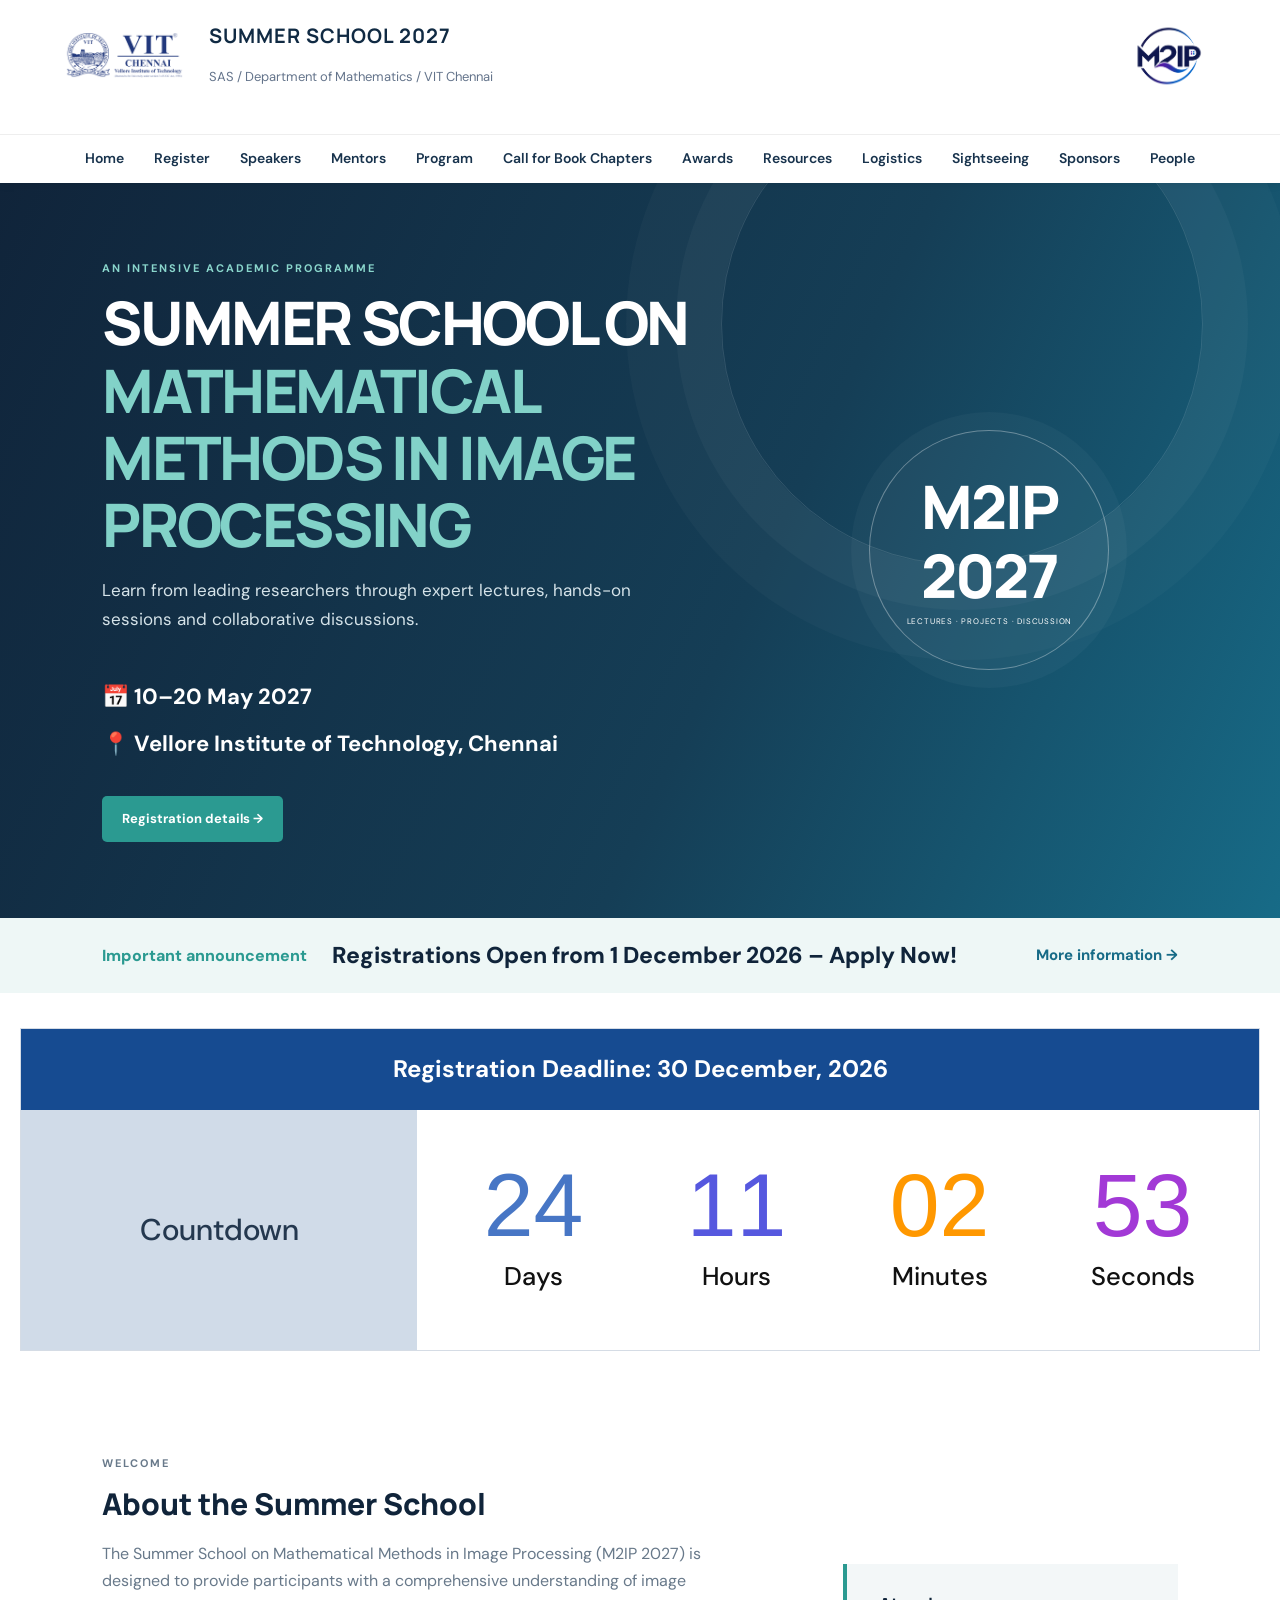
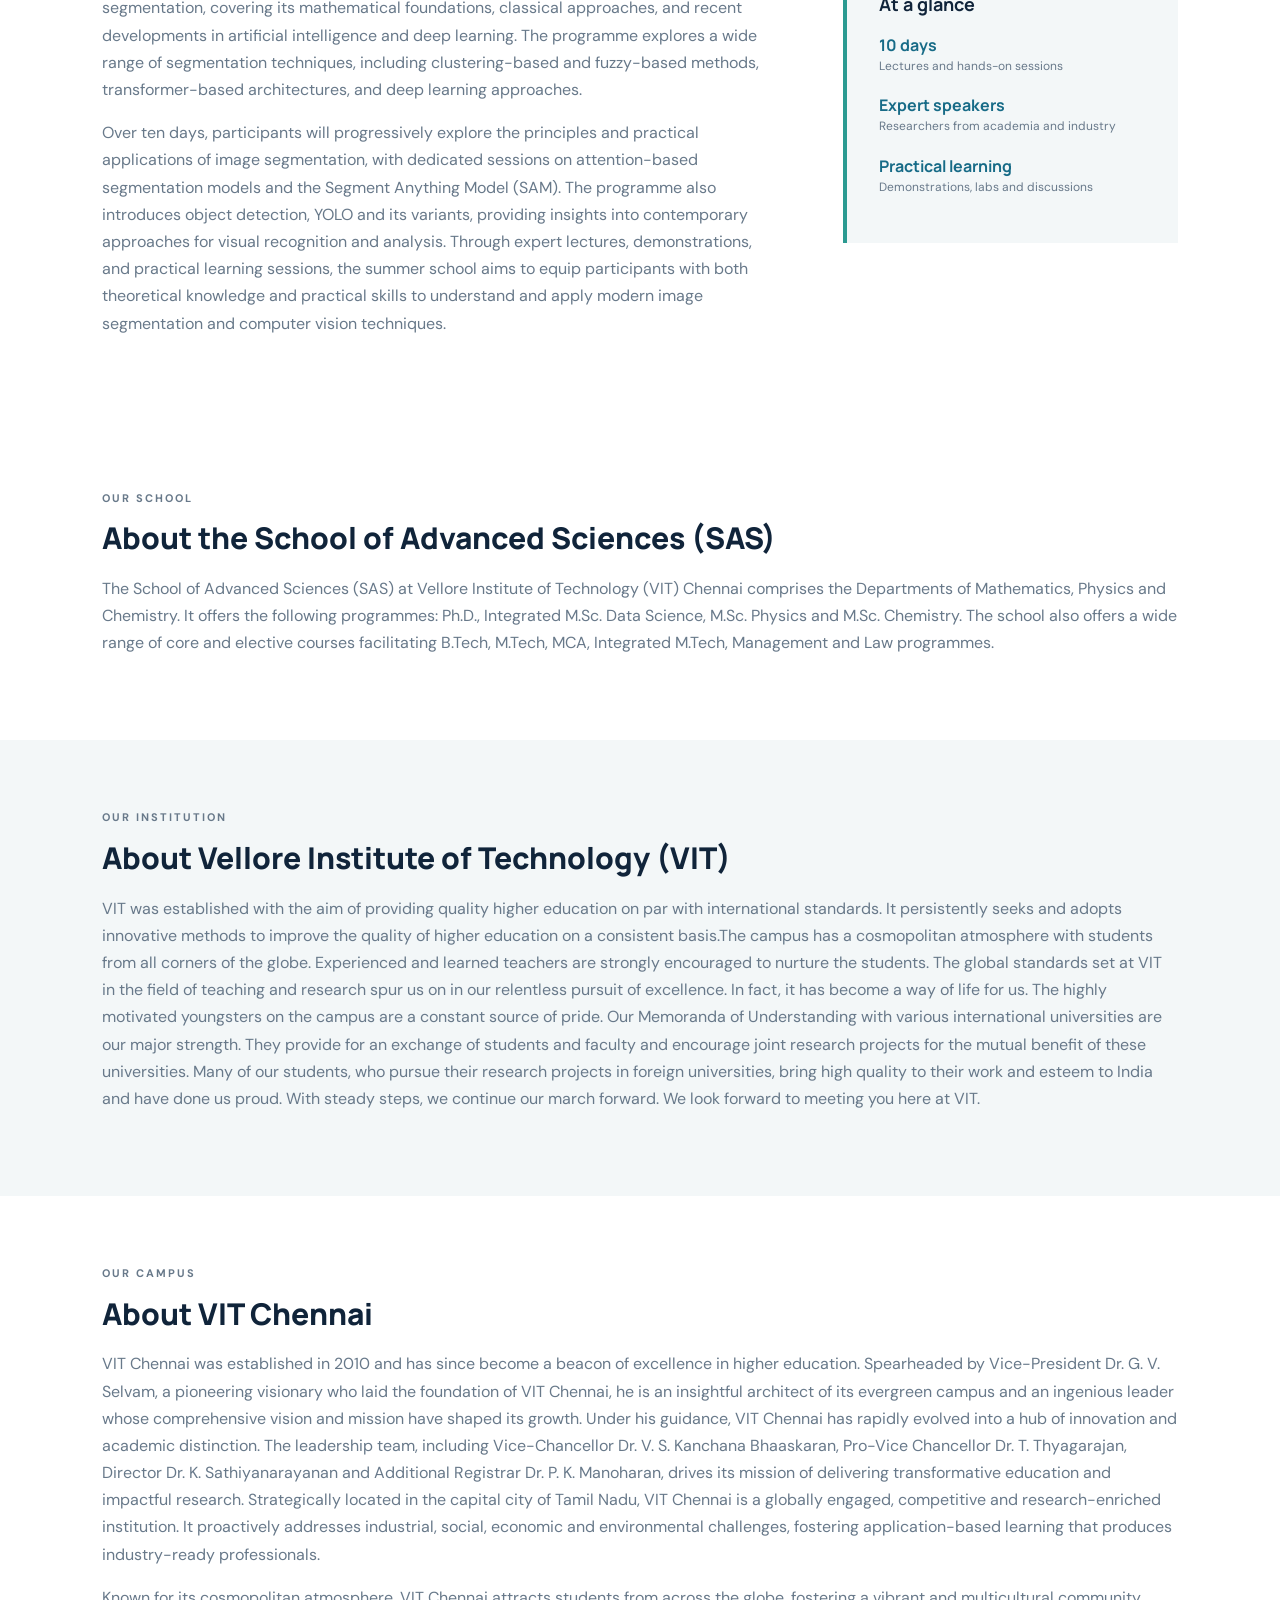
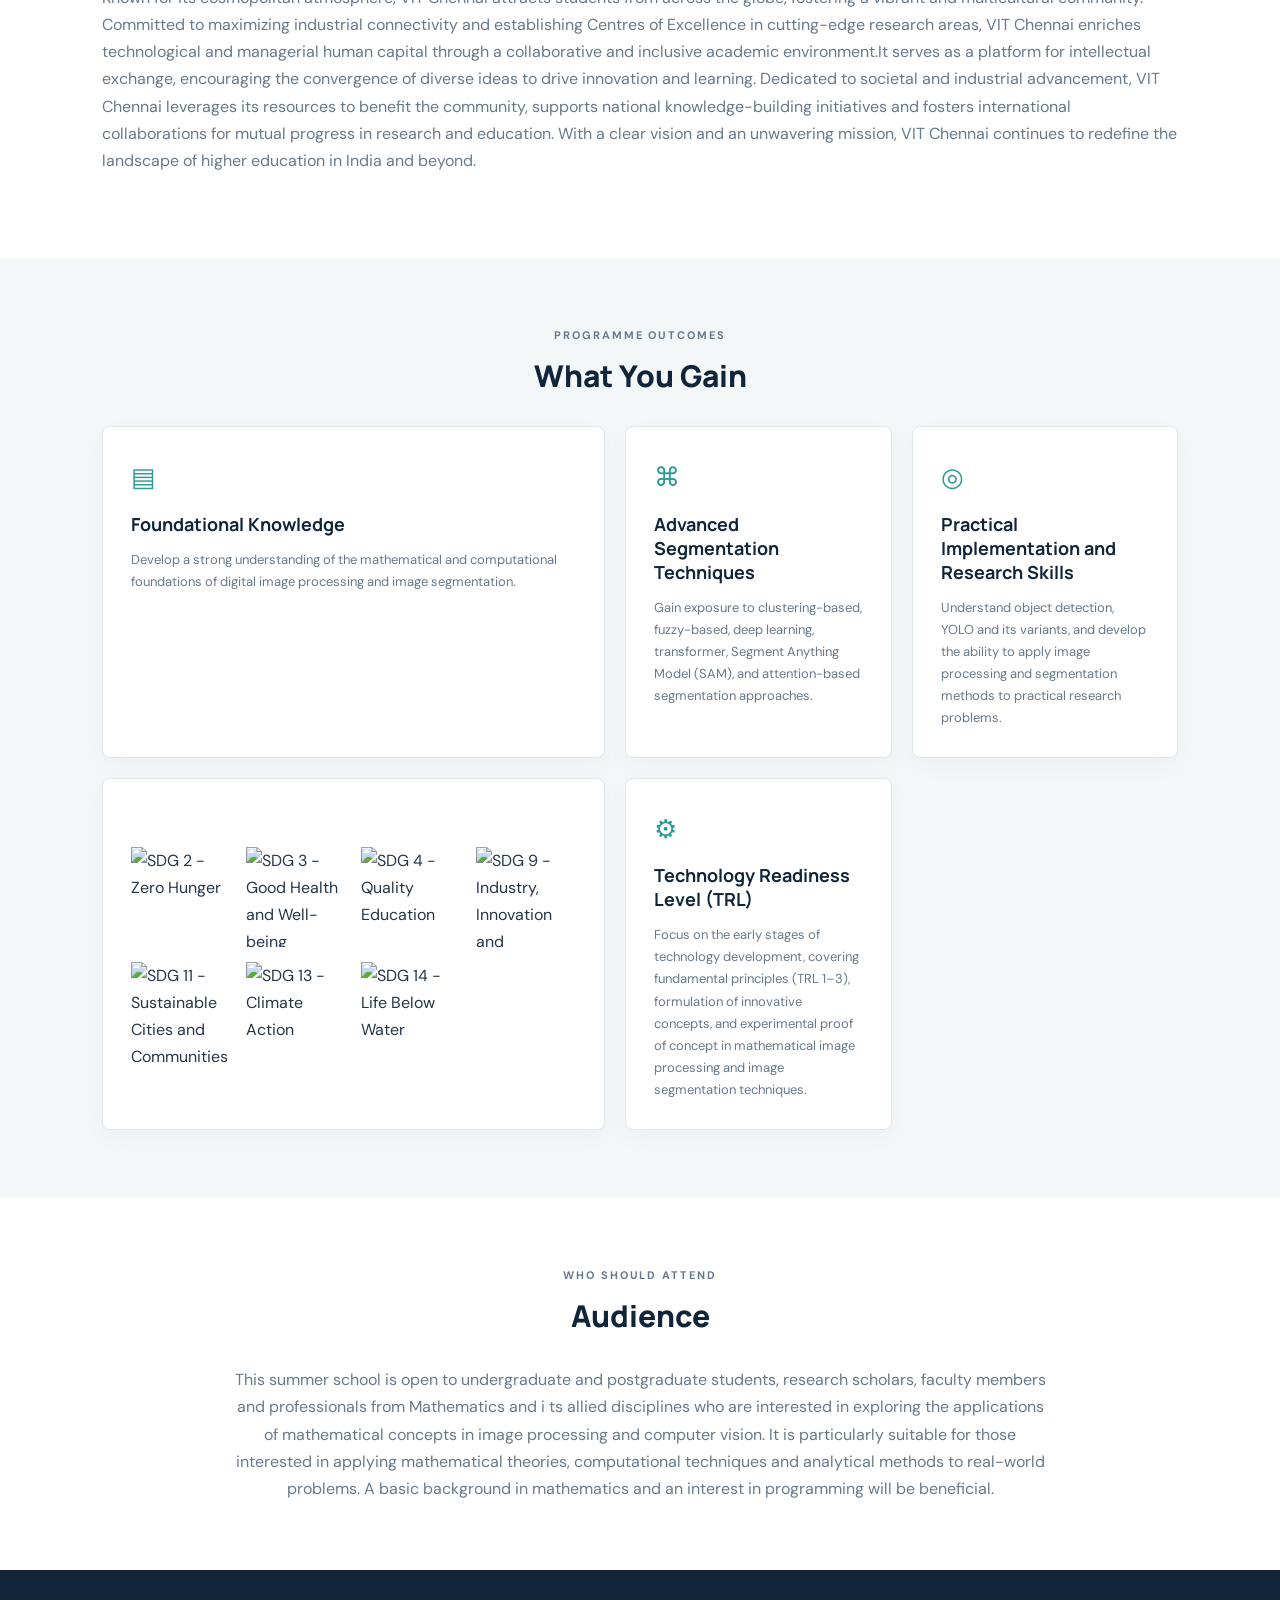
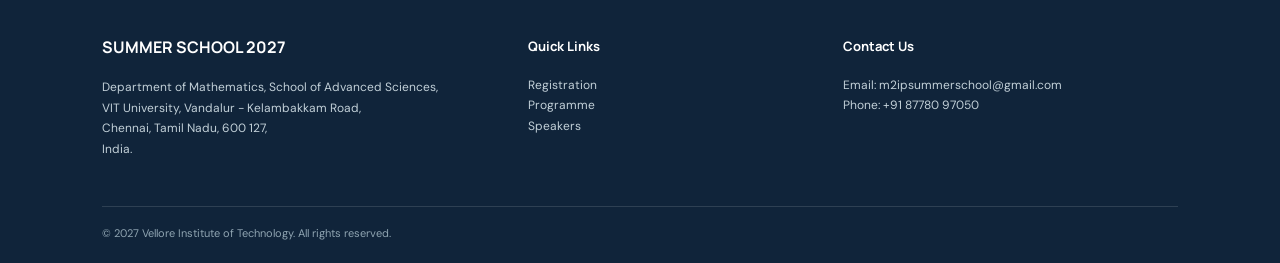
==== commit 4088b858: "Update index.html" ====
--- a/index.html
+++ b/index.html
@@ -421,13 +421,33 @@
 
     <div class="sdg-logo-grid">
 
-        <img src="sdg-2.png" alt="SDG 2 - Zero Hunger">
-        <img src="sdg-3.png" alt="SDG 3 - Good Health and Well-being">
-        <img src="sdg-4.png" alt="SDG 4 - Quality Education">
-        <img src="sdg-9.png" alt="SDG 9 - Industry, Innovation and Infrastructure">
-        <img src="sdg-11.png" alt="SDG 11 - Sustainable Cities and Communities">
-        <img src="sdg-13.png" alt="SDG 13 - Climate Action">
-        <img src="sdg-14.png" alt="SDG 14 - Life Below Water">
+        <!-- SDG 2: Zero Hunger -->
+        <img src="https://open-sdg.github.io/translations-un-sdg/assets/img/goals/en/2.png"
+             alt="SDG 2 - Zero Hunger">
+
+        <!-- SDG 3: Good Health and Well-being -->
+        <img src="https://open-sdg.github.io/translations-un-sdg/assets/img/goals/en/3.png"
+             alt="SDG 3 - Good Health and Well-being">
+
+        <!-- SDG 4: Quality Education -->
+        <img src="https://open-sdg.github.io/translations-un-sdg/assets/img/goals/en/4.png"
+             alt="SDG 4 - Quality Education">
+
+        <!-- SDG 9: Industry, Innovation and Infrastructure -->
+        <img src="https://open-sdg.github.io/translations-un-sdg/assets/img/goals/en/9.png"
+             alt="SDG 9 - Industry, Innovation and Infrastructure">
+
+        <!-- SDG 11: Sustainable Cities and Communities -->
+        <img src="https://open-sdg.github.io/translations-un-sdg/assets/img/goals/en/11.png"
+             alt="SDG 11 - Sustainable Cities and Communities">
+
+        <!-- SDG 13: Climate Action -->
+        <img src="https://open-sdg.github.io/translations-un-sdg/assets/img/goals/en/13.png"
+             alt="SDG 13 - Climate Action">
+
+        <!-- SDG 14: Life Below Water -->
+        <img src="https://open-sdg.github.io/translations-un-sdg/assets/img/goals/en/14.png"
+             alt="SDG 14 - Life Below Water">
 
     </div>
 
--- a/style.css
+++ b/style.css
@@ -10,167 +10,60 @@
 
 
 /* =========================================
-   SDG LOGOS - FIXED SIZE AND CENTRED
+   SDG LOGOS - UNIFORM SIZE
 ========================================= */
 
 .sdg-card {
     display: flex;
     align-items: center;
     justify-content: center;
-    min-width: 0;
 }
 
 .sdg-logo-grid {
     display: grid;
-    grid-template-columns: repeat(3, 76px);
+    grid-template-columns: repeat(4, 100px);
     justify-content: center;
     align-items: center;
-    gap: 12px;
+    gap: 15px;
     width: 100%;
 }
 
 .sdg-logo-grid img {
+    width: 100px;
+    height: 100px;
+    object-fit: contain;
     display: block;
-    width: 76px;
-    height: 76px;
-    object-fit: contain;
-    margin: 0;
-}
-
-/* Centre the seventh logo */
-.sdg-logo-grid img:nth-child(7) {
-    grid-column: 2;
+}
+
+/* Tablet */
+@media (max-width: 900px) {
+    .sdg-logo-grid {
+        grid-template-columns: repeat(4, 85px);
+        gap: 12px;
+    }
+
+    .sdg-logo-grid img {
+        width: 85px;
+        height: 85px;
+    }
 }
 
 /* Mobile */
 @media (max-width: 600px) {
     .sdg-logo-grid {
-        grid-template-columns: repeat(3, 76px);
-        gap: 10px;
+        grid-template-columns: repeat(3, 75px);
+        gap: 12px;
+    }
+
+    .sdg-logo-grid img {
+        width: 75px;
+        height: 75px;
     }
 }
 /* ========================================
    HEADER SECTION
 ======================================== */
-/* =========================================
-   PROGRAMME OUTCOMES - 3 + 2 CARD LAYOUT
-========================================= */
-
-.outcomes-cards {
-
-    display: grid;
-
-    grid-template-columns: repeat(6, minmax(0, 1fr));
-
-    gap: 30px;
-
-}
-
-
-/* First three cards */
-
-.outcomes-cards > .card:nth-child(1),
-.outcomes-cards > .card:nth-child(2),
-.outcomes-cards > .card:nth-child(3) {
-
-    grid-column: span 2;
-
-}
-
-
-/* Fourth card - centred in second row */
-
-.outcomes-cards > .card:nth-child(4) {
-
-    grid-column: 2 / span 2;
-
-}
-
-
-/* Fifth card - centred in second row */
-
-.outcomes-cards > .card:nth-child(5) {
-
-    grid-column: 4 / span 2;
-
-}
-
-
-/* Ensure all cards have consistent height behaviour */
-
-.outcomes-cards > .card {
-
-    width: 100%;
-
-    height: 100%;
-
-}
-
-
-/* =========================================
-   TABLET RESPONSIVE DESIGN
-========================================= */
-
-@media (max-width: 900px) {
-
-    .outcomes-cards {
-
-        grid-template-columns: repeat(2, minmax(0, 1fr));
-
-    }
-
-    .outcomes-cards > .card:nth-child(1),
-    .outcomes-cards > .card:nth-child(2),
-    .outcomes-cards > .card:nth-child(3),
-    .outcomes-cards > .card:nth-child(4),
-    .outcomes-cards > .card:nth-child(5) {
-
-        grid-column: auto;
-
-    }
-
-    /* Centre the last card */
-
-    .outcomes-cards > .card:nth-child(5) {
-
-        grid-column: 1 / -1;
-
-        width: calc(50% - 15px);
-
-        justify-self: center;
-
-    }
-
-}
-
-
-/* =========================================
-   MOBILE RESPONSIVE DESIGN
-========================================= */
-
-@media (max-width: 600px) {
-
-    .outcomes-cards {
-
-        grid-template-columns: 1fr;
-
-        gap: 20px;
-
-    }
-
-    .outcomes-cards > .card:nth-child(1),
-    .outcomes-cards > .card:nth-child(2),
-    .outcomes-cards > .card:nth-child(3),
-    .outcomes-cards > .card:nth-child(4),
-    .outcomes-cards > .card:nth-child(5) {
-
-        grid-column: 1;
-
-        width: 100%;
-
-    }
-
-}
+
 /* =========================================
    BOOK CHAPTER HERO WITH CRC PRESS LOGO
 ========================================= */
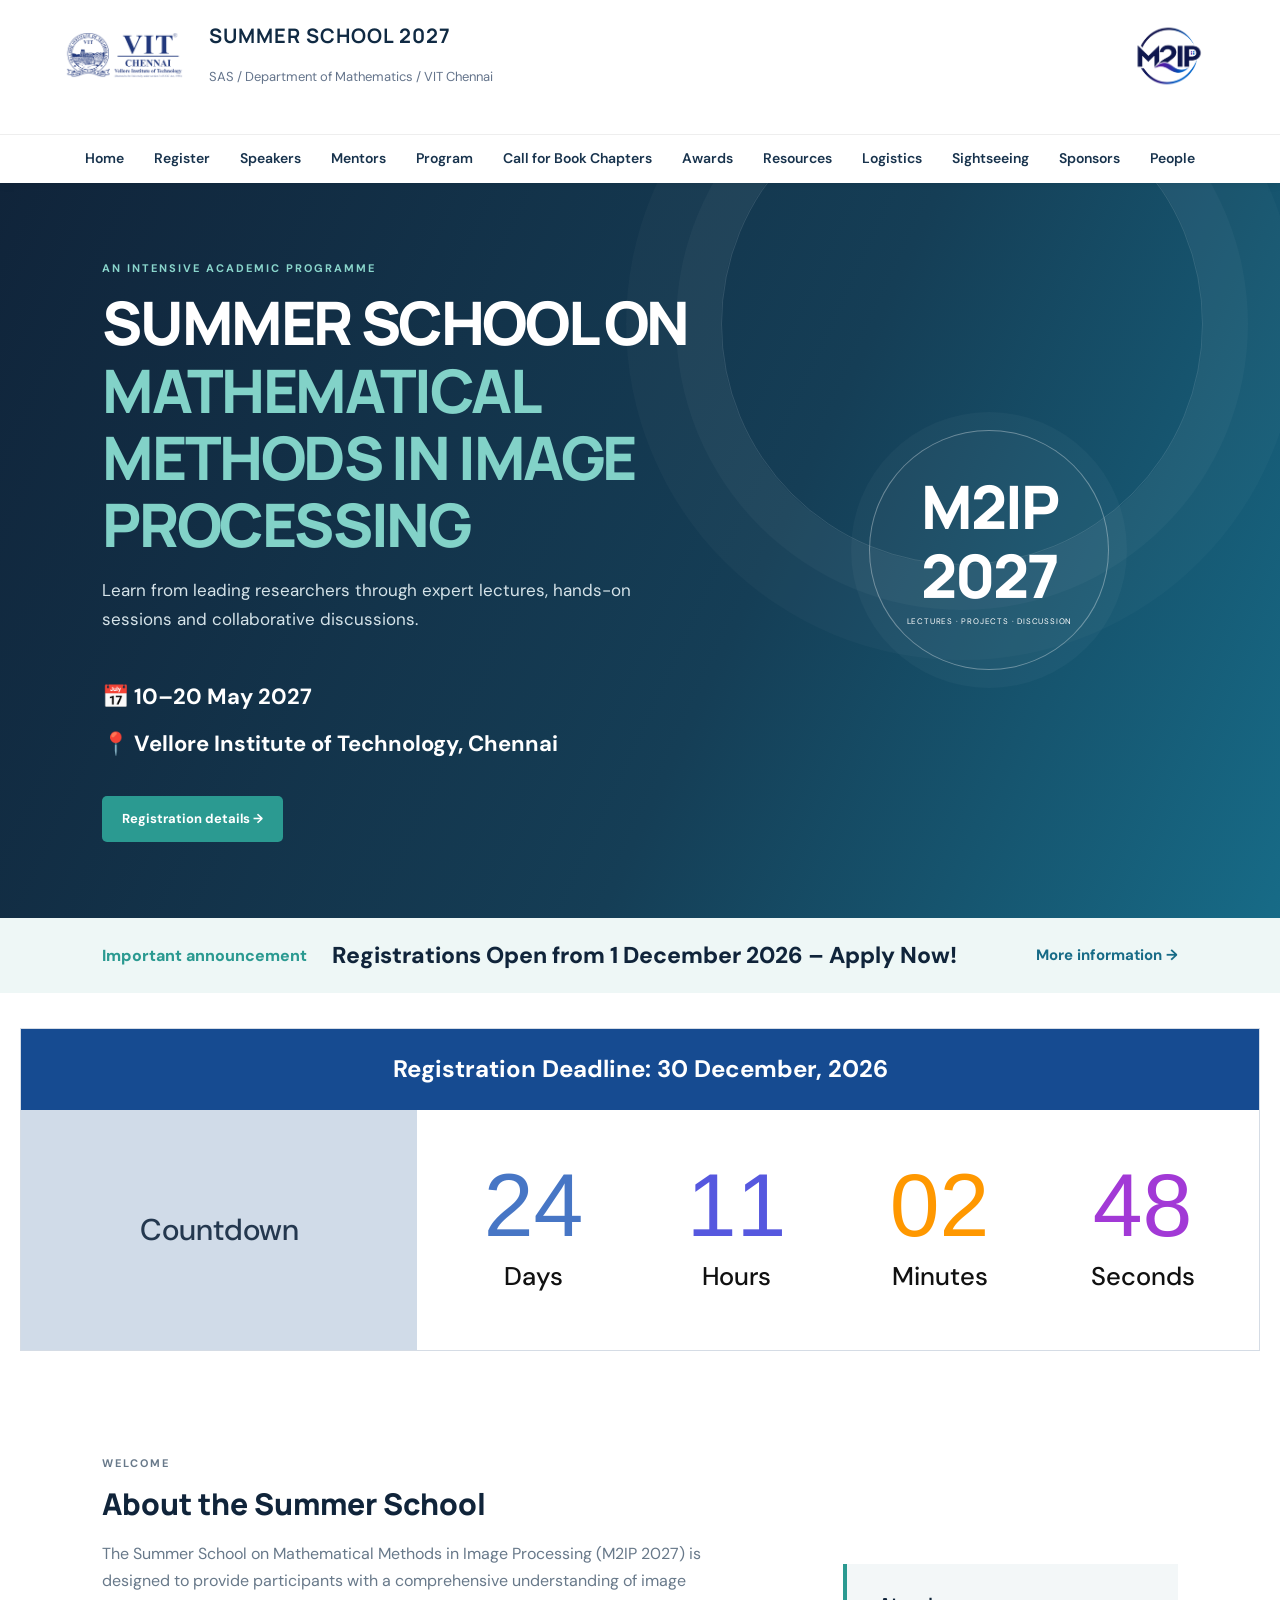
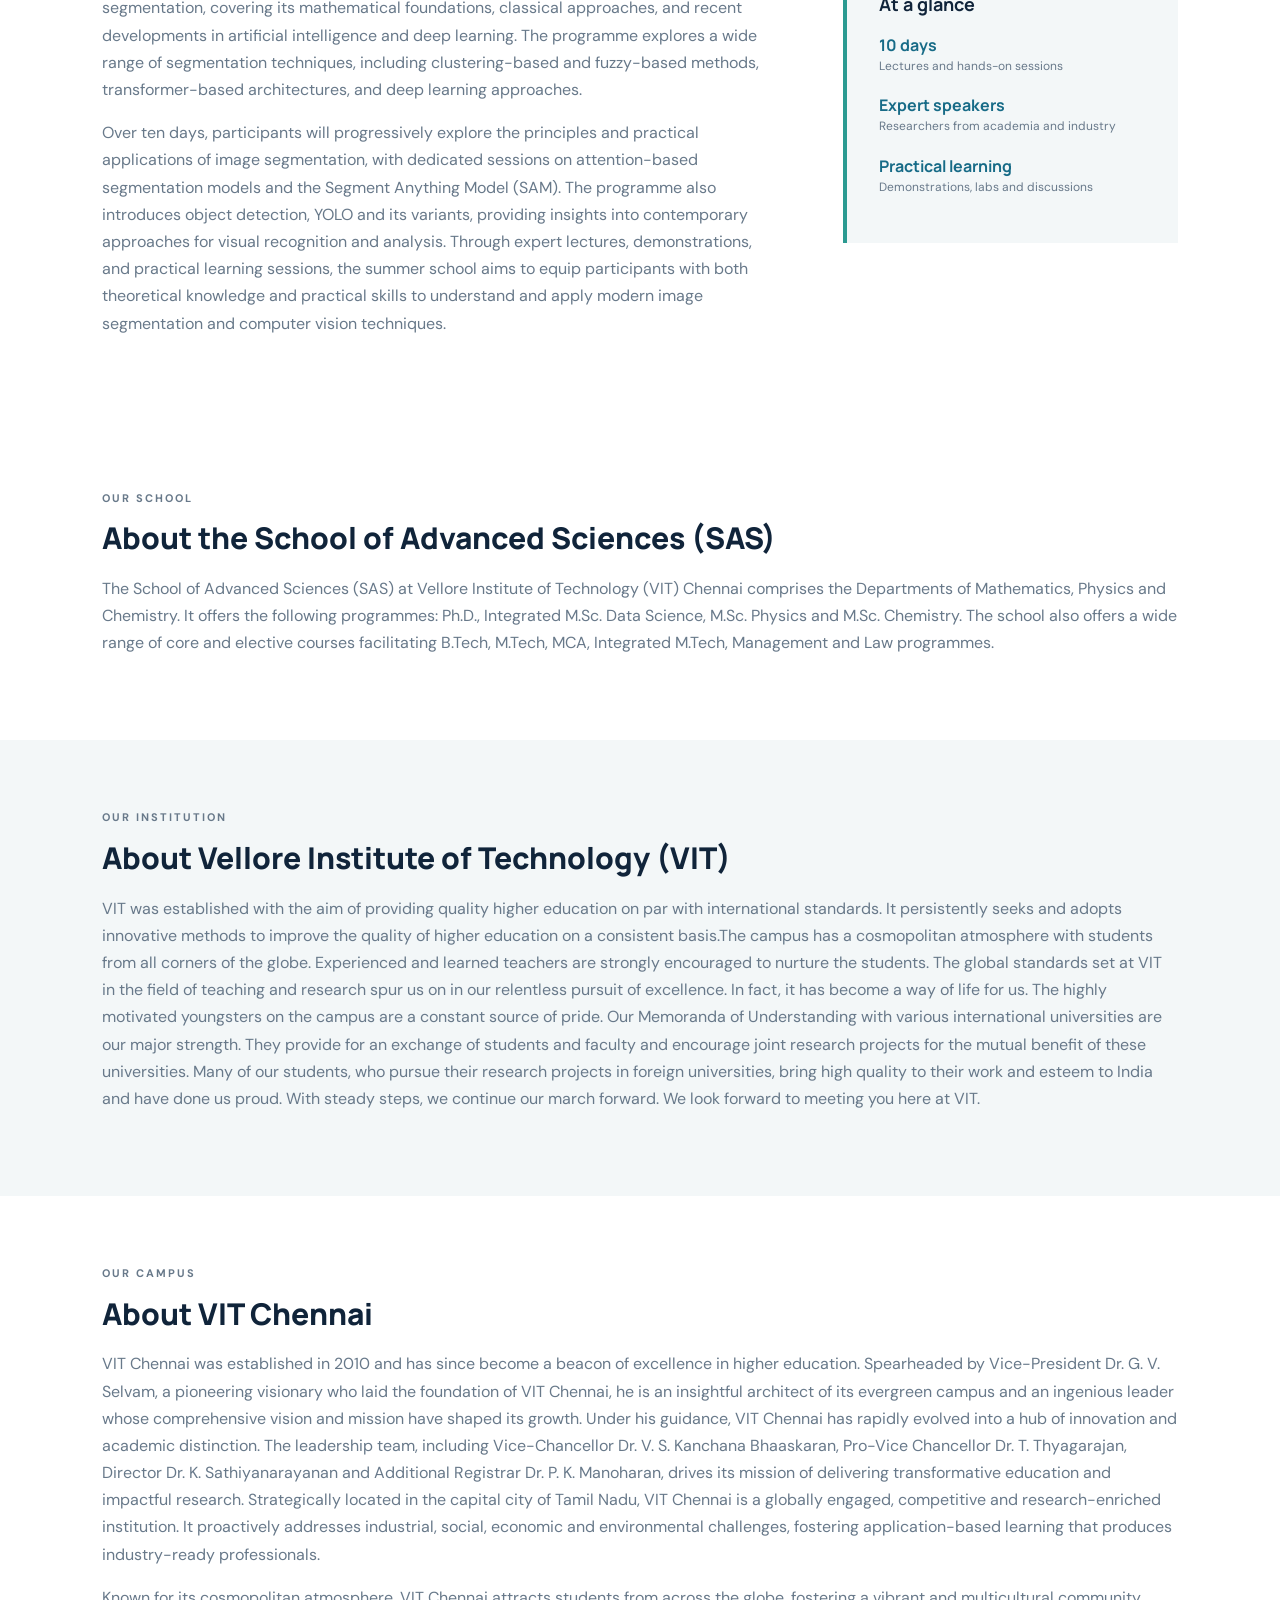
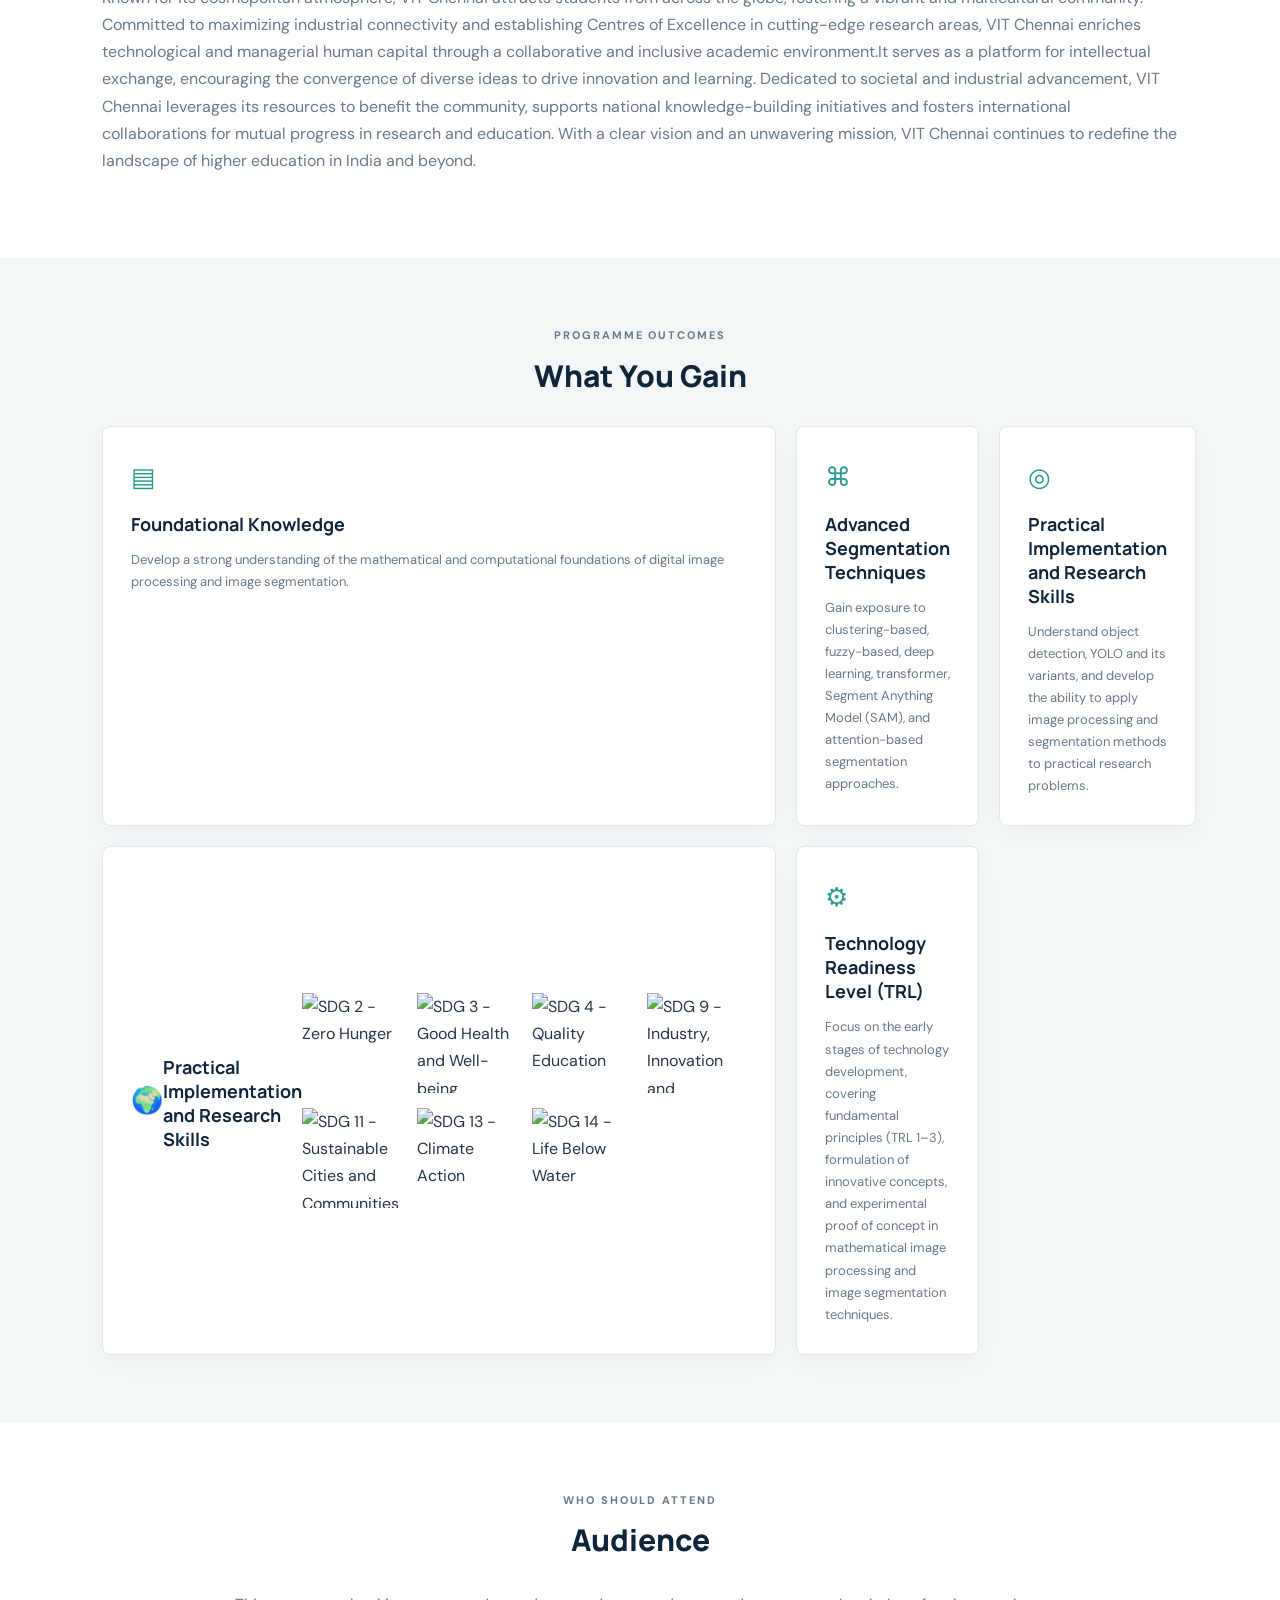
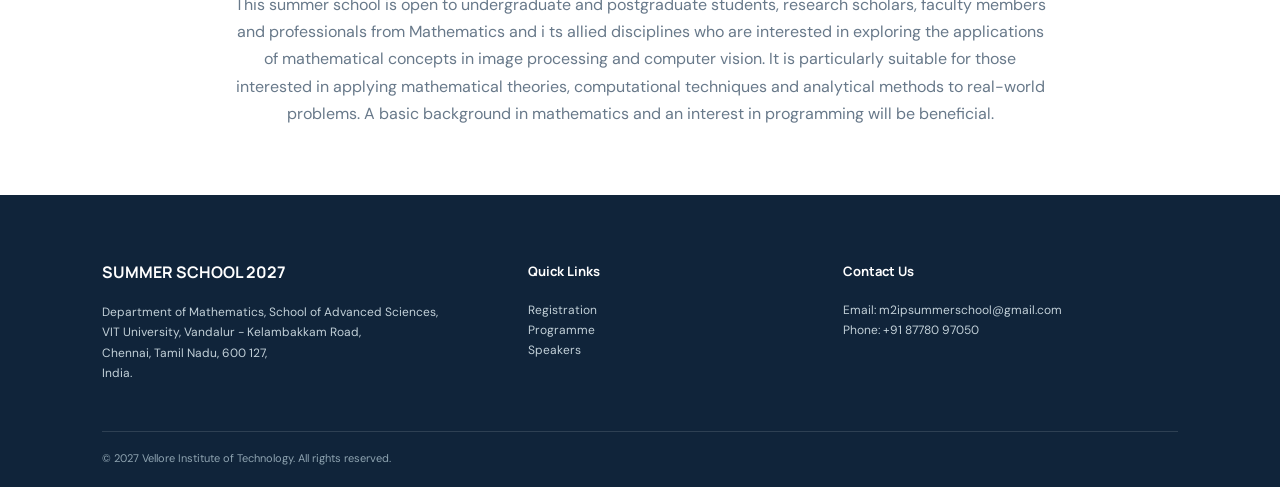
==== commit b1e8aab8: "Update index.html" ====
--- a/index.html
+++ b/index.html
@@ -418,6 +418,9 @@
 
 <!-- Card 4: Sustainable Development Goals -->
 <article class="card sdg-card">
+<div class="card-icon">🌍</div>
+
+<h3>Practical Implementation and Research Skills</h3>
 
     <div class="sdg-logo-grid">
 
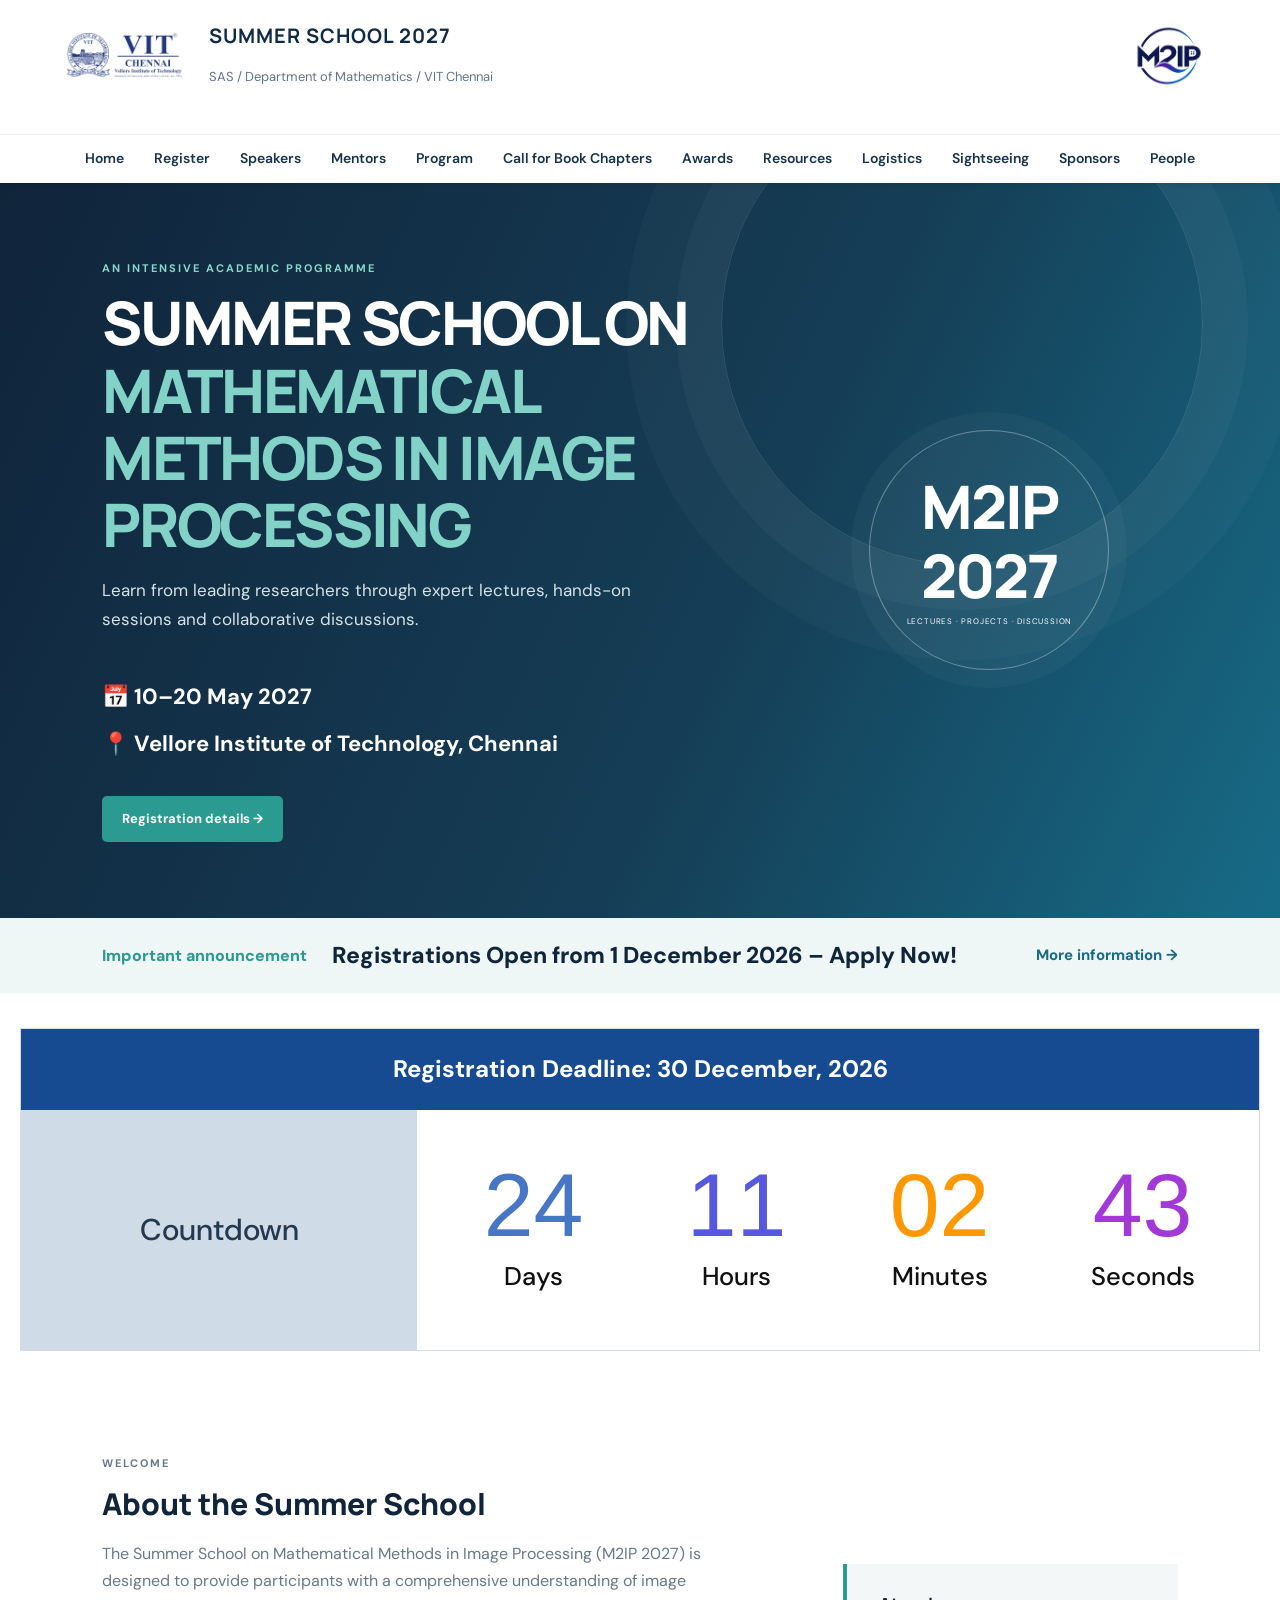
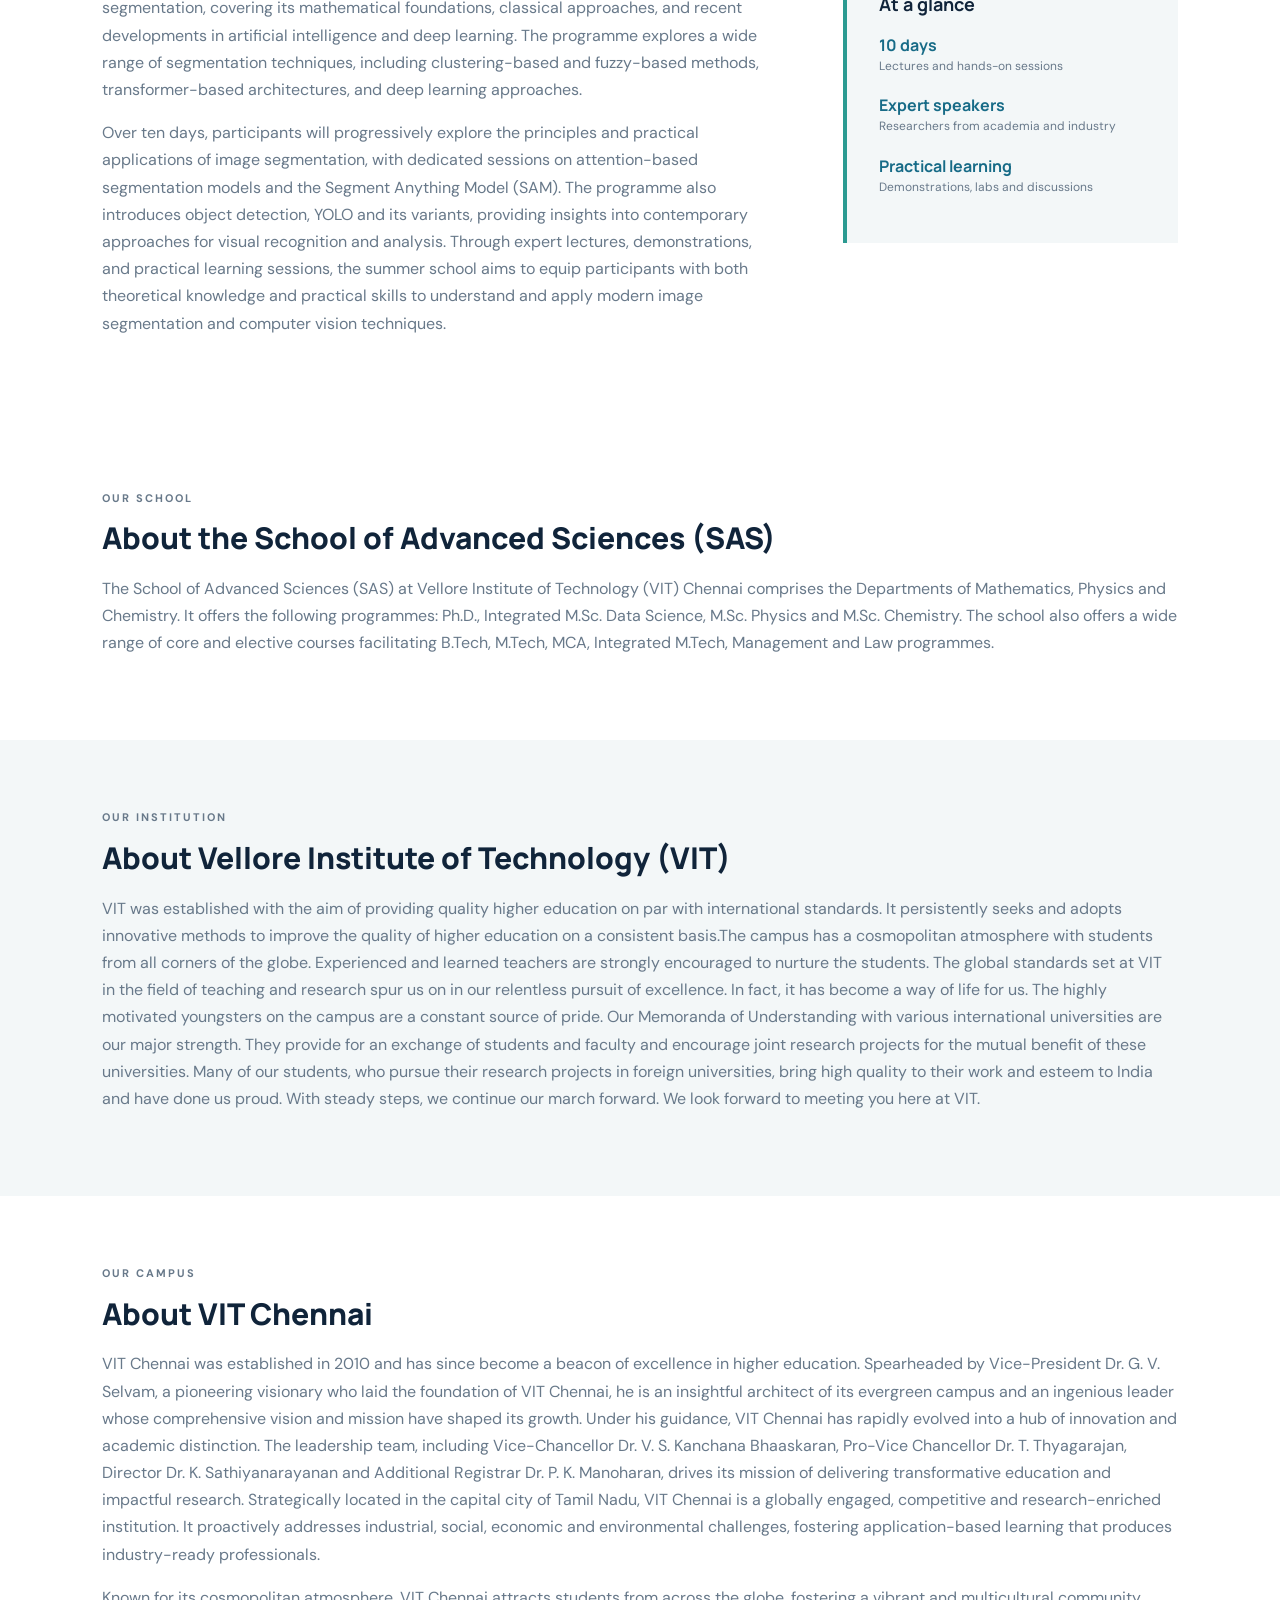
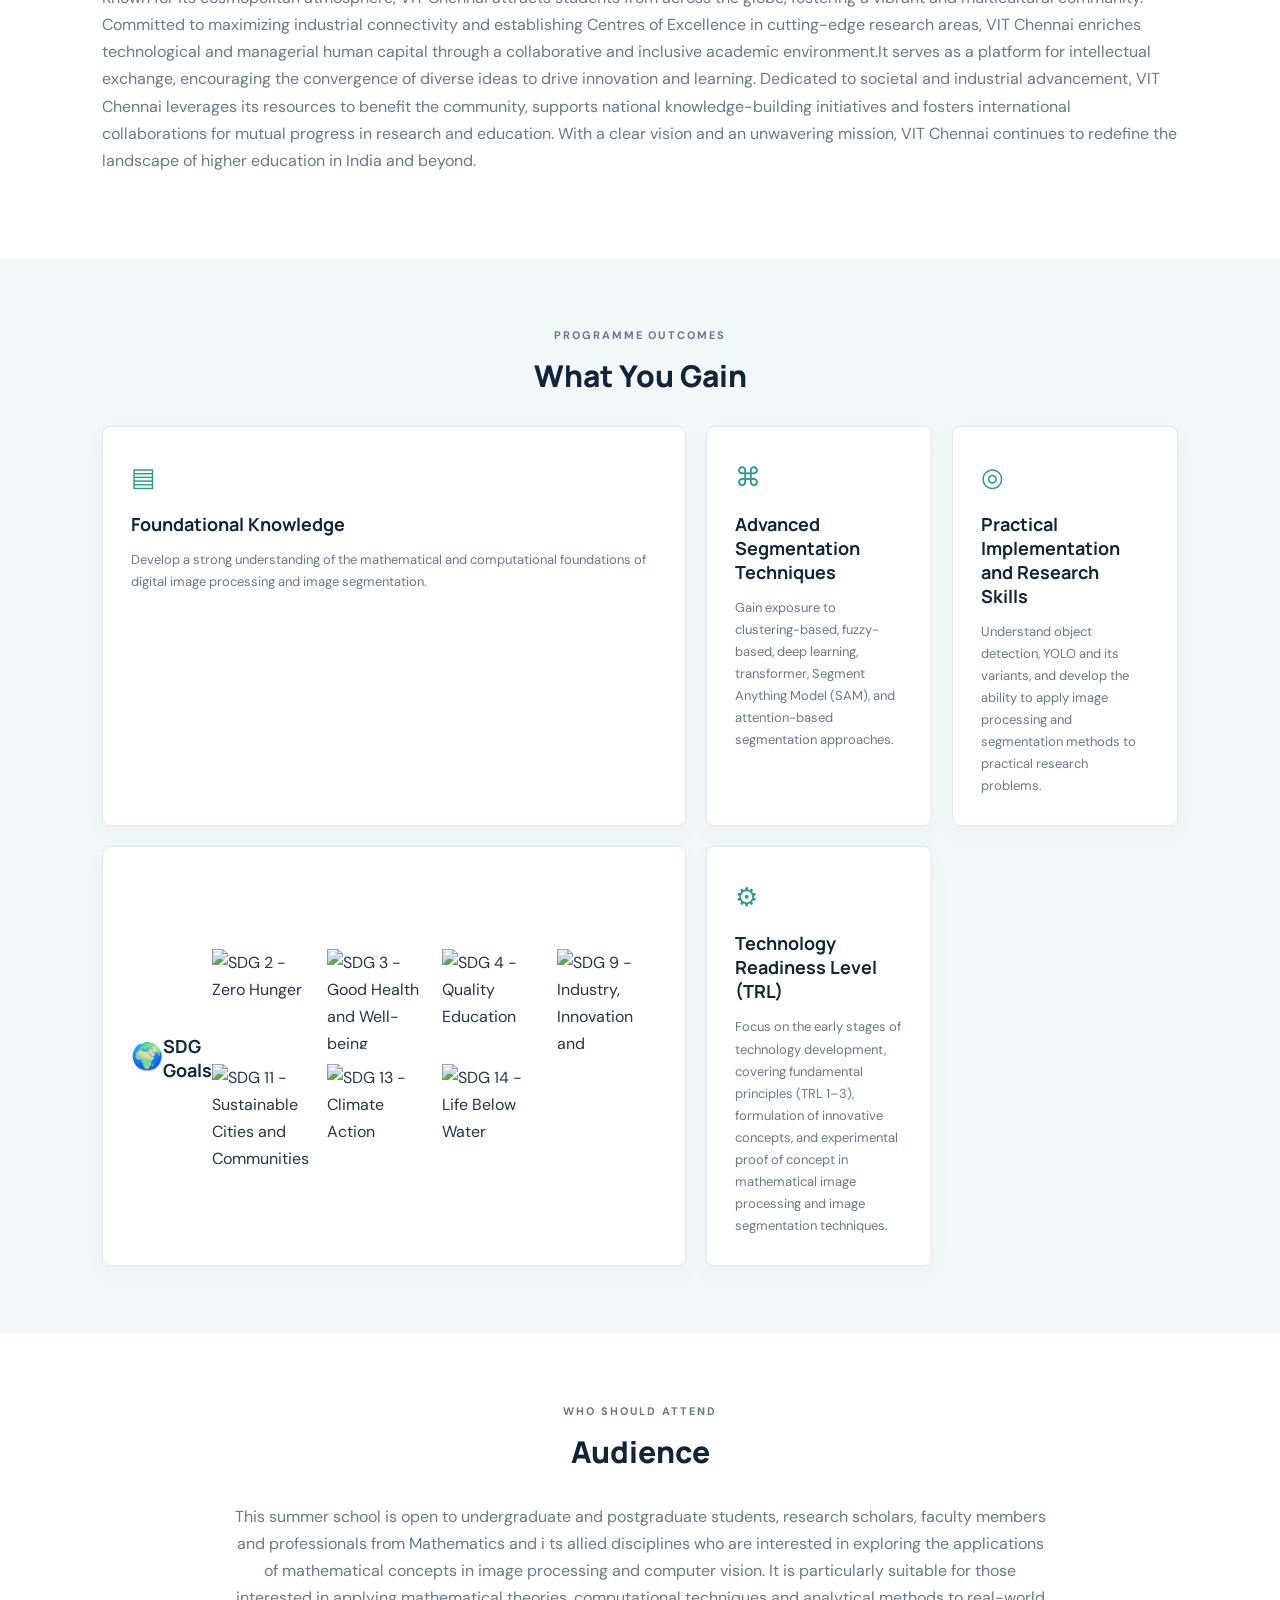
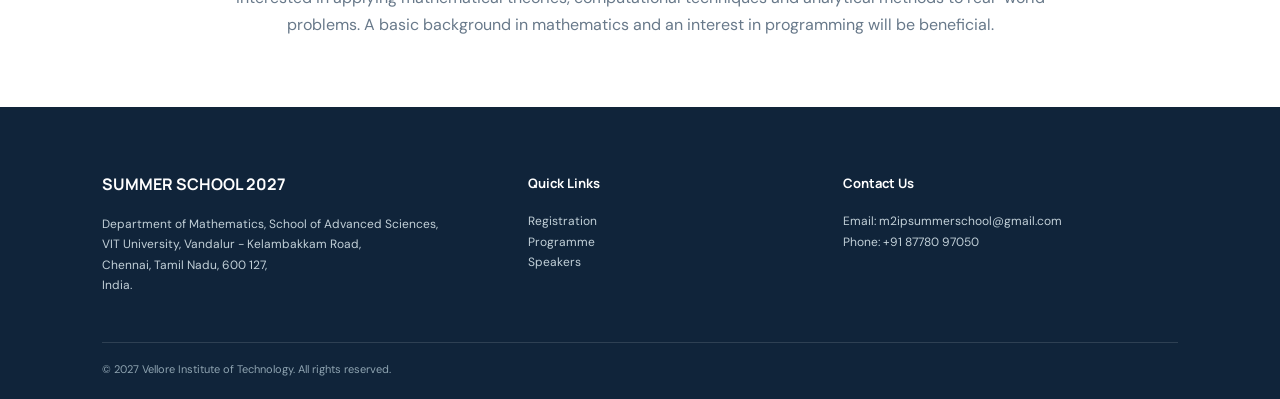
==== commit 67caad29: "Update index.html" ====
--- a/index.html
+++ b/index.html
@@ -420,7 +420,7 @@
 <article class="card sdg-card">
 <div class="card-icon">🌍</div>
 
-<h3>Practical Implementation and Research Skills</h3>
+<h3>SDG Goals</h3>
 
     <div class="sdg-logo-grid">
 
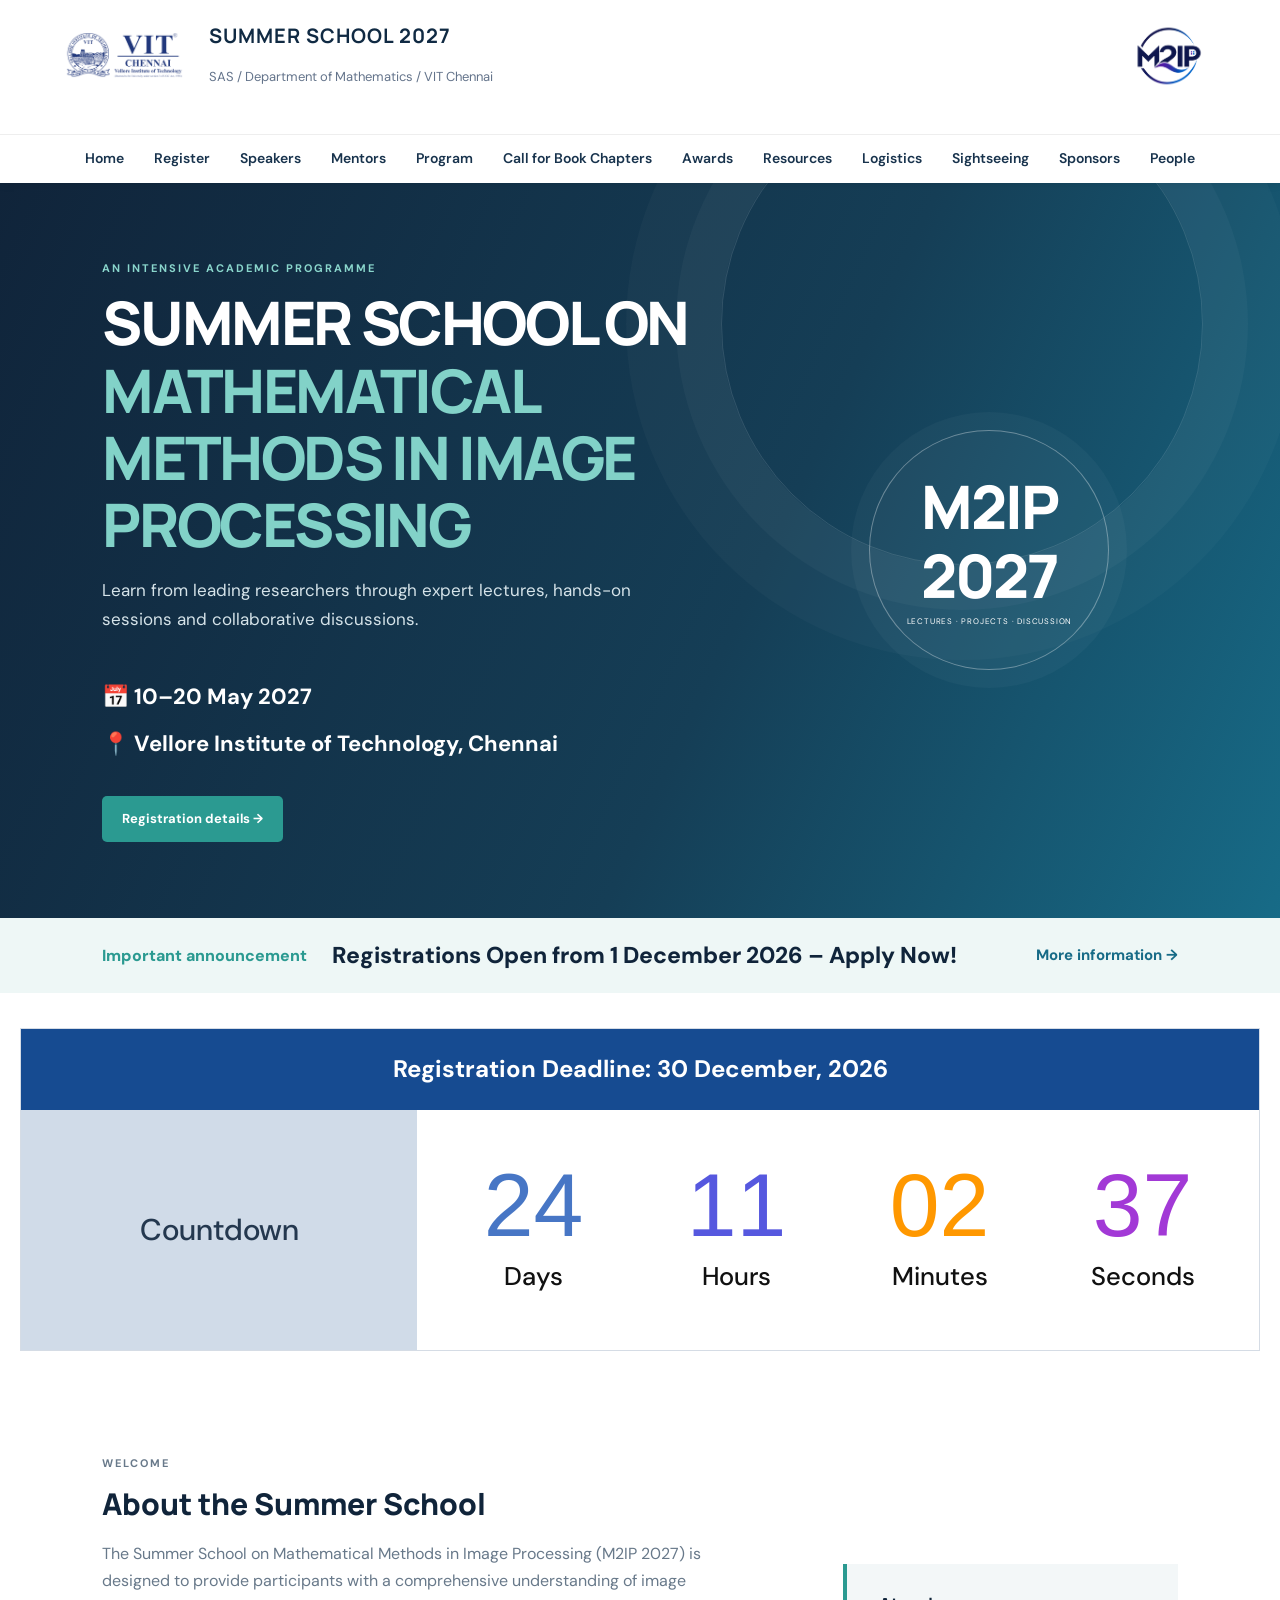
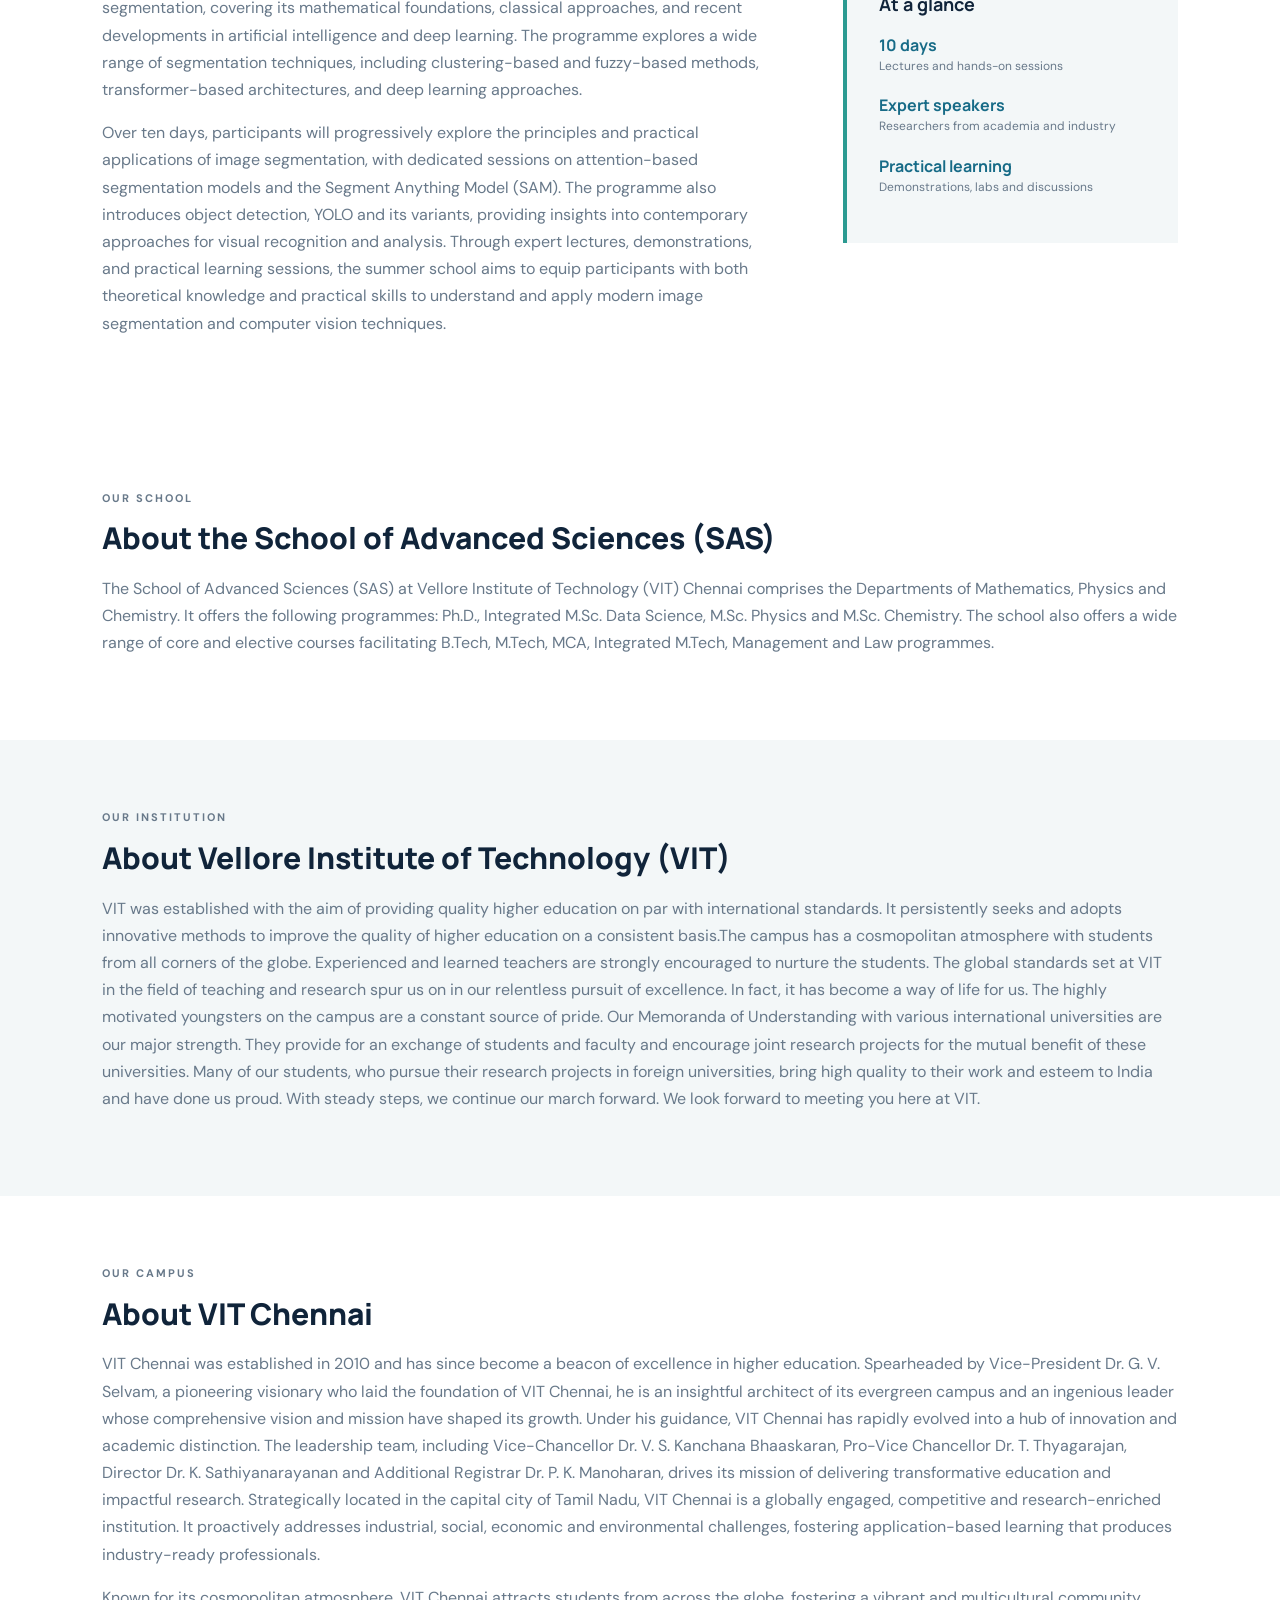
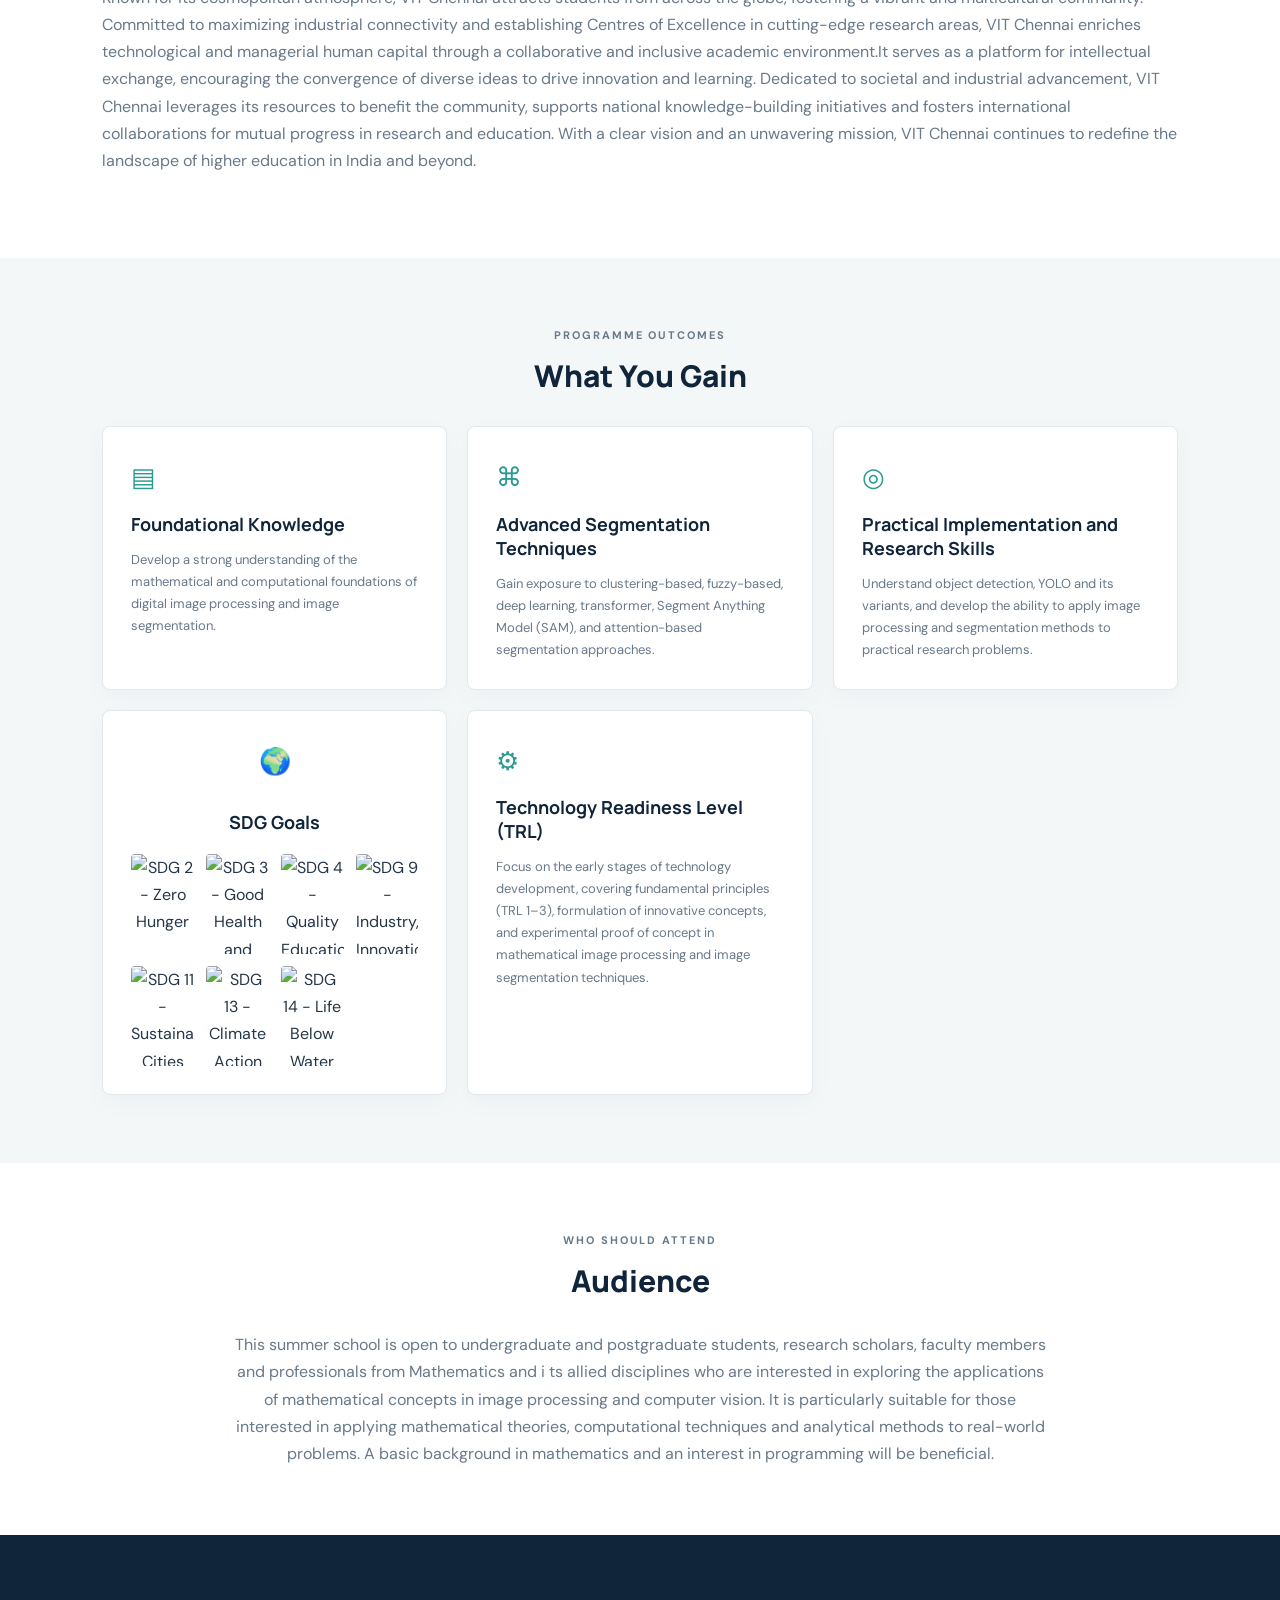
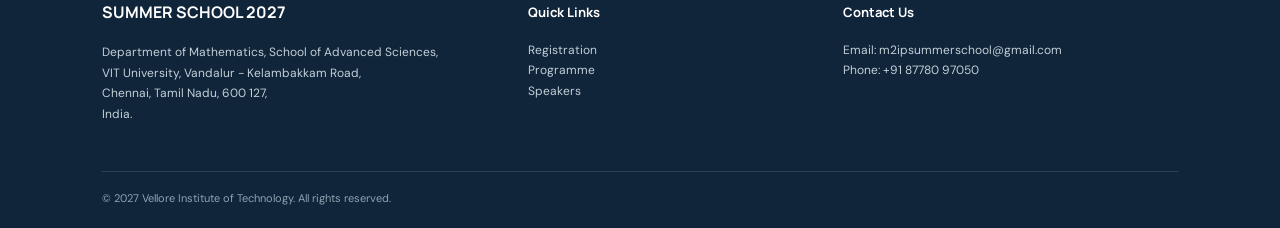
==== commit 038f868e: "Update index.html" ====
--- a/index.html
+++ b/index.html
@@ -131,11 +131,18 @@
     </strong>
 
     <div class="notice-marquee">
-        <div class="notice-track">
-            <span>Registrations Open from 1 December 2026 – Apply Now!</span>
-            <span aria-hidden="true">Registrations Open from 1 December 2026 – Apply Now!</span>
-        </div>
+    <div class="notice-track">
+
+        <span>Registrations Open from 1 December 2026 – Apply Now!</span>
+
+        <span>Announcement of Selected Candidates: January 4, 2027</span>
+
+        <span aria-hidden="true">Registrations Open from 1 December 2026 – Apply Now!</span>
+
+        <span aria-hidden="true">Announcement of Selected Candidates: January 4, 2027</span>
+
     </div>
+</div>
 
     <a href="register.html" class="notice-link">
         More information →
--- a/style.css
+++ b/style.css
@@ -5,8 +5,518 @@
 @media(max-width:1050px){.site-header{align-items:flex-start}.nav{gap:10px}.nav a{font-size:11px}.hero{padding-top:60px;padding-bottom:60px}}
 @media(max-width:780px){.site-header{align-items:center}.menu-toggle{display:block}.nav{display:none;position:absolute;top:68px;left:0;right:0;background:#fff;padding:18px 25px;box-shadow:0 10px 20px #10243a18;flex-direction:column;align-items:flex-start}.nav.open{display:flex}.hero{grid-template-columns:1fr;padding:55px 26px}.hero-side{display:none}.notice{align-items:flex-start;flex-direction:column;gap:6px}.notice a{margin-left:0}.intro-grid{grid-template-columns:1fr;gap:25px}.cards.three{grid-template-columns:1fr}.section{padding:48px 26px}.series{align-items:flex-start;flex-direction:column}.footer{grid-template-columns:1fr 1fr}.copyright{grid-column:1/-1}.page-title{padding:40px 26px}.page-title h1{font-size:32px}.content-section{padding:35px 22px 55px}.sponsor-grid{grid-template-columns:repeat(2,1fr)}}
 @media(max-width:480px){.brand strong{font-size:12px}.brand small{font-size:10px}.footer{grid-template-columns:1fr}.copyright{grid-column:auto}.hero h1{font-size:38px}.hero-meta{flex-direction:column;gap:8px}}
-/* Brand Logo Container */
-
+
+
+
+
+
+
+
+
+
+/* Individual speaker image positioning */
+
+.speaker-card:nth-child(2) .speaker-image {
+    object-position: center 15%;
+}
+
+.speaker-card:nth-child(9) .speaker-image {
+    object-position: center 15%;
+}
+/* =====================================
+   SPEAKERS SECTION
+===================================== */
+
+.speakers-section {
+    width: 100%;
+    padding: 100px 0 100px;
+
+    background: linear-gradient(
+        180deg,
+        #effcff 0%,
+        #d9f7ff 100%
+    );
+}
+
+/* SPEAKER GRID */
+
+.speakers-container {
+    max-width: 1550px;
+    margin: 0 auto;
+    padding: 0 20px;
+
+    display: grid;
+    grid-template-columns: repeat(3, 1fr);
+
+    column-gap: 32px;
+    row-gap: 145px;
+}
+
+/* SPEAKER CARD */
+
+.speaker-card {
+    background: #ffffff;
+    border-radius: 60px;
+
+    text-align: center;
+
+    position: relative;
+
+    padding: 195px 25px 45px;
+
+    min-height: 620px;
+
+    display: flex;
+    flex-direction: column;
+    align-items: center;
+
+    transition: transform 0.3s ease,
+                box-shadow 0.3s ease;
+}
+
+.speaker-card:hover {
+    transform: translateY(-8px);
+
+    box-shadow: 0 15px 35px
+                rgba(20, 65, 100, 0.10);
+}
+
+/* SPEAKER IMAGE */
+
+.speaker-image {
+    width: 245px;
+    height: 245px;
+
+    border-radius: 50%;
+    object-fit: cover;
+
+    position: absolute;
+
+    top: -75px;
+    left: 50%;
+
+    transform: translateX(-50%);
+}
+
+/* SPEAKER NAME */
+
+.speaker-card h2 {
+    font-size: 32px;
+    font-weight: 800;
+
+    color: #10234f;
+
+    line-height: 1.35;
+
+    margin-bottom: 12px;
+}
+
+/* DESIGNATION */
+
+.speaker-card h3 {
+    font-size: 22px;
+    font-weight: 700;
+
+    color: #55b9e8;
+
+    line-height: 1.5;
+
+    margin-bottom: 12px;
+}
+
+/* INSTITUTION */
+
+.speaker-institute {
+    font-size: 16px !important;
+    font-weight: 600 !important;
+
+    color: #52677c !important;
+
+    margin-bottom: 18px !important;
+}
+
+/* SPEAKER DESCRIPTION */
+
+.speaker-card p {
+    font-size: 17px;
+    font-weight: 300;
+
+    color: #7b8492;
+
+    line-height: 1.65;
+
+    margin-bottom: 25px;
+}
+
+/* SOCIAL MEDIA ICONS */
+
+.speaker-social {
+    display: flex;
+
+    justify-content: center;
+    align-items: center;
+
+    gap: 28px;
+
+    margin-top: auto;
+    padding-top: 20px;
+}
+
+.speaker-social a {
+    color: #b5b5b5;
+
+    font-size: 21px;
+
+    text-decoration: none;
+
+    transition: all 0.3s ease;
+}
+
+.speaker-social a:hover {
+    color: #55b9e8;
+
+    transform: translateY(-3px);
+}
+
+
+/* =====================================
+   TABLET RESPONSIVE
+===================================== */
+
+@media (max-width: 1100px) {
+
+    .speakers-container {
+        grid-template-columns: repeat(2, 1fr);
+
+        column-gap: 25px;
+        row-gap: 130px;
+    }
+
+    .speaker-card h2 {
+        font-size: 28px;
+    }
+
+    .speaker-card h3 {
+        font-size: 20px;
+    }
+
+    .speaker-image {
+        width: 210px;
+        height: 210px;
+    }
+
+}
+
+
+/* =====================================
+   MOBILE RESPONSIVE
+===================================== */
+
+@media (max-width: 650px) {
+
+    .speakers-section {
+        padding: 90px 0 70px;
+    }
+
+    .speakers-container {
+        grid-template-columns: 1fr;
+
+        row-gap: 120px;
+
+        padding: 0 15px;
+    }
+
+    .speaker-card {
+        min-height: 570px;
+
+        padding: 165px 22px 40px;
+
+        border-radius: 45px;
+    }
+
+    .speaker-image {
+        width: 200px;
+        height: 200px;
+
+        top: -75px;
+    }
+
+    .speaker-card h2 {
+        font-size: 28px;
+    }
+
+    .speaker-card h3 {
+        font-size: 19px;
+    }
+
+    .speaker-card p {
+        font-size: 16px;
+    }
+
+}
+
+/* =====================================
+   SPEAKERS SECTION
+===================================== */
+
+.speakers-section {
+    width: 100%;
+    padding: 100px 0 80px;
+    background: linear-gradient(
+        180deg,
+        #effcff 0%,
+        #d9f7ff 100%
+    );
+}
+
+/* SPEAKERS GRID */
+
+.speakers-container {
+    max-width: 1550px;
+    margin: 0 auto;
+    padding: 0 20px;
+
+    display: grid;
+    grid-template-columns: repeat(3, 1fr);
+
+    column-gap: 32px;
+    row-gap: 145px;
+}
+
+/* SPEAKER CARD */
+
+.speaker-card {
+    background: #ffffff;
+    border-radius: 60px;
+
+    text-align: center;
+
+    position: relative;
+
+    padding: 195px 25px 45px;
+
+    min-height: 590px;
+
+    display: flex;
+    flex-direction: column;
+    align-items: center;
+
+    transition: transform 0.3s ease,
+                box-shadow 0.3s ease;
+}
+
+.speaker-card:hover {
+    transform: translateY(-8px);
+
+    box-shadow: 0 15px 35px
+                rgba(20, 65, 100, 0.10);
+}
+
+/* SPEAKER IMAGE */
+
+.speaker-image {
+    width: 245px;
+    height: 245px;
+
+    border-radius: 50%;
+    object-fit: cover;
+
+    position: absolute;
+
+    top: -75px;
+    left: 50%;
+
+    transform: translateX(-50%);
+}
+
+/* SPEAKER NAME */
+
+.speaker-card h2 {
+    font-size: 36px;
+    font-weight: 800;
+
+    color: #10234f;
+
+    line-height: 1.35;
+
+    margin-bottom: 15px;
+}
+
+/* SPEAKER DESIGNATION */
+
+.speaker-card h3 {
+    font-size: 24px;
+    font-weight: 700;
+
+    color: #55b9e8;
+
+    line-height: 1.5;
+
+    margin-bottom: 25px;
+}
+
+/* SPEAKER DESCRIPTION */
+
+.speaker-card p {
+    font-size: 19px;
+    font-weight: 300;
+
+    color: #7b8492;
+
+    line-height: 1.6;
+
+    margin-bottom: 35px;
+}
+
+/* SOCIAL MEDIA ICONS */
+
+.speaker-social {
+    display: flex;
+
+    justify-content: center;
+    align-items: center;
+
+    gap: 28px;
+
+    margin-top: auto;
+    padding-top: 20px;
+}
+
+.speaker-social a {
+    color: #b5b5b5;
+
+    font-size: 21px;
+
+    text-decoration: none;
+
+    transition: all 0.3s ease;
+}
+
+.speaker-social a:hover {
+    color: #55b9e8;
+    transform: translateY(-3px);
+}
+
+
+/* =====================================
+   TABLET RESPONSIVE
+===================================== */
+
+@media (max-width: 1100px) {
+
+    .speakers-container {
+        grid-template-columns: repeat(2, 1fr);
+
+        column-gap: 25px;
+        row-gap: 130px;
+    }
+
+    .speaker-card h2 {
+        font-size: 30px;
+    }
+
+    .speaker-card h3 {
+        font-size: 21px;
+    }
+
+    .speaker-image {
+        width: 210px;
+        height: 210px;
+    }
+
+}
+
+
+/* =====================================
+   MOBILE RESPONSIVE
+===================================== */
+
+@media (max-width: 650px) {
+
+    .speakers-section {
+        padding: 90px 0 70px;
+    }
+
+    .speakers-container {
+        grid-template-columns: 1fr;
+
+        row-gap: 120px;
+
+        padding: 0 15px;
+    }
+
+    .speaker-card {
+        min-height: 540px;
+
+        padding: 165px 22px 40px;
+
+        border-radius: 45px;
+    }
+
+    .speaker-image {
+        width: 200px;
+        height: 200px;
+
+        top: -75px;
+    }
+
+    .speaker-card h2 {
+        font-size: 29px;
+    }
+
+    .speaker-card h3 {
+        font-size: 19px;
+    }
+
+    .speaker-card p {
+        font-size: 17px;
+    }
+
+    .speaker-social {
+        gap: 25px;
+    }
+
+}
+
+
+/* SPEAKER CARD HOVER EFFECT */
+
+.speaker-card {
+    background: #ffffff;
+    transition: background 0.4s ease,
+                transform 0.4s ease,
+                box-shadow 0.4s ease;
+}
+
+/* Change background when hovering */
+
+.speaker-card:hover {
+    background: #dff6ff;
+
+    transform: translateY(-8px);
+
+    box-shadow: 0 12px 30px rgba(0, 80, 130, 0.15);
+}
+
+/* Smooth image transition */
+
+.speaker-image {
+    transition: transform 0.4s ease;
+}
+
+.speaker-card:hover .speaker-image {
+    transform: translateX(-50%) scale(1.04);
+}
+
+/* Social icons hover */
+
+.speaker-social a {
+    transition: color 0.3s ease;
+}
+
+.speaker-card:hover .speaker-social a {
+    color: #399bcf;
+}
 
 
 /* =========================================
@@ -112,7 +622,6 @@
 
 }
 
-
 /* =========================================
    CRC PRESS LOGO
 ========================================= */
@@ -160,6 +669,7 @@
     object-fit: contain;
 
 }
+
 
 
 /* =========================================
@@ -3211,3 +3721,76 @@
 
 }
 
+/* SDG Card */
+.sdg-card {
+    display: flex;
+    flex-direction: column;
+    align-items: center;
+    text-align: center;
+}
+
+.sdg-card .card-icon {
+    margin-bottom: 15px;
+}
+
+.sdg-card h3 {
+    margin-bottom: 20px;
+}
+
+/* SDG Logo Grid */
+.sdg-logo-grid {
+    display: grid;
+    grid-template-columns: repeat(4, minmax(0, 1fr));
+    gap: 12px;
+    width: 100%;
+    max-width: 320px;
+    margin: 0 auto;
+    justify-items: center;
+    align-items: center;
+}
+
+.sdg-logo-grid img {
+    display: block;
+    width: 100%;
+    max-width: 65px;
+    aspect-ratio: 1 / 1;
+    object-fit: contain;
+    border-radius: 4px;
+}
+
+/* Centre the last three logos */
+.sdg-logo-grid img:nth-child(5) {
+    grid-column: 1 / 2;
+}
+
+.sdg-logo-grid img:nth-child(6) {
+    grid-column: 2 / 3;
+}
+
+.sdg-logo-grid img:nth-child(7) {
+    grid-column: 3 / 4;
+}
+
+/* Tablet */
+@media (max-width: 800px) {
+    .sdg-logo-grid {
+        max-width: 300px;
+        gap: 10px;
+    }
+
+    .sdg-logo-grid img {
+        max-width: 60px;
+    }
+}
+
+/* Mobile */
+@media (max-width: 540px) {
+    .sdg-logo-grid {
+        max-width: 280px;
+        gap: 8px;
+    }
+
+    .sdg-logo-grid img {
+        max-width: 55px;
+    }
+}
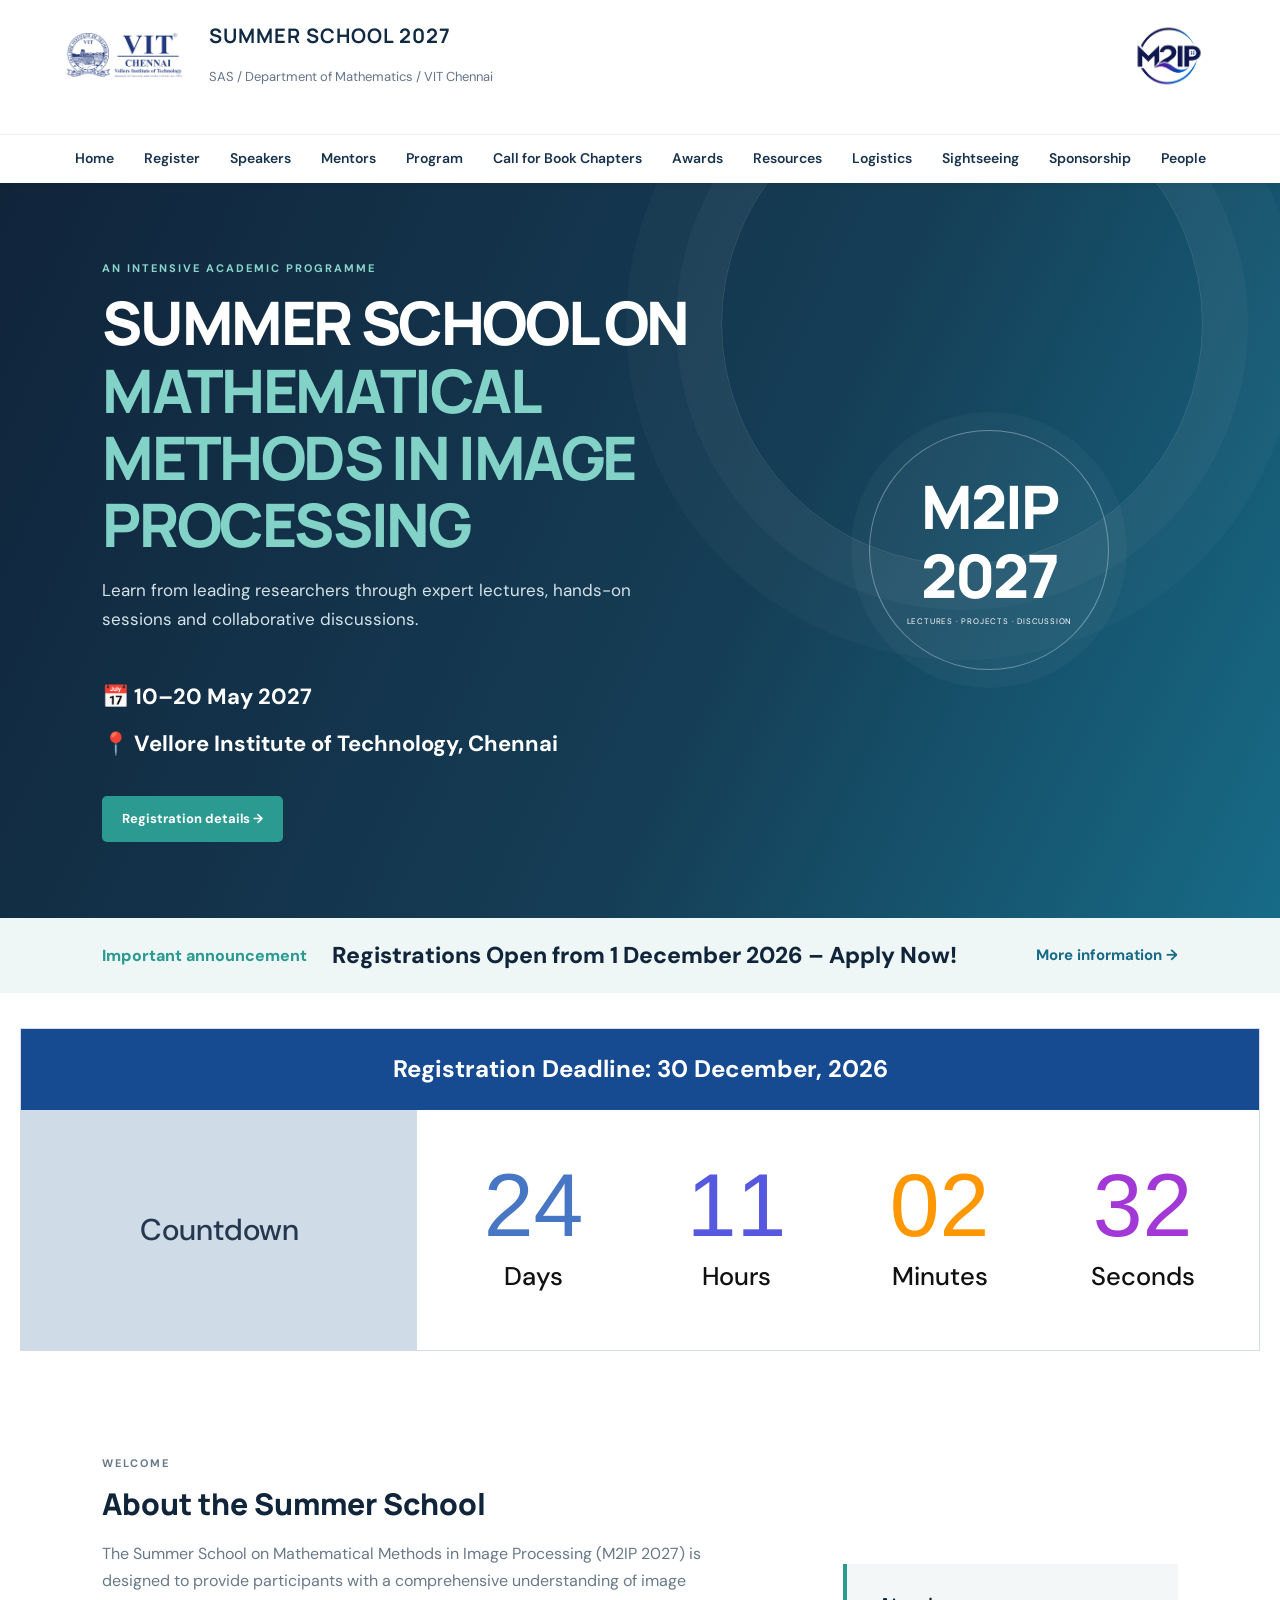
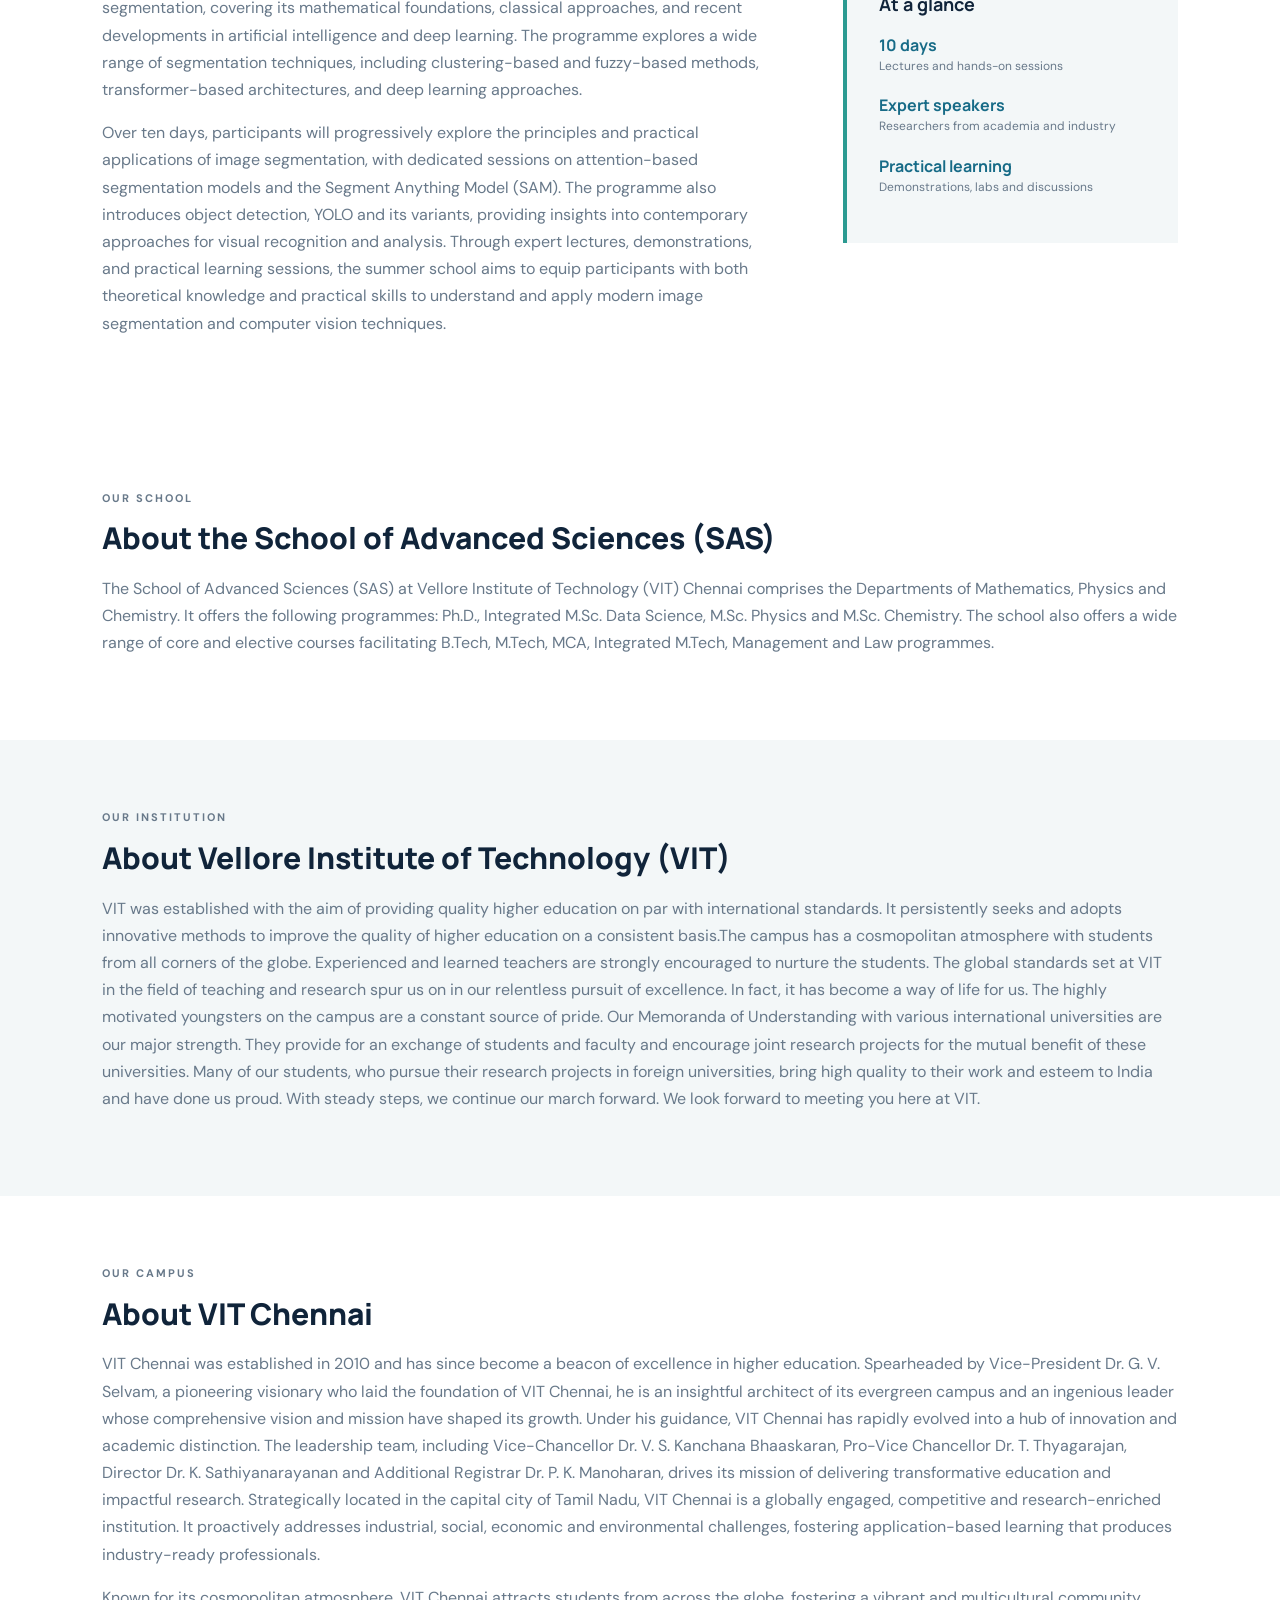
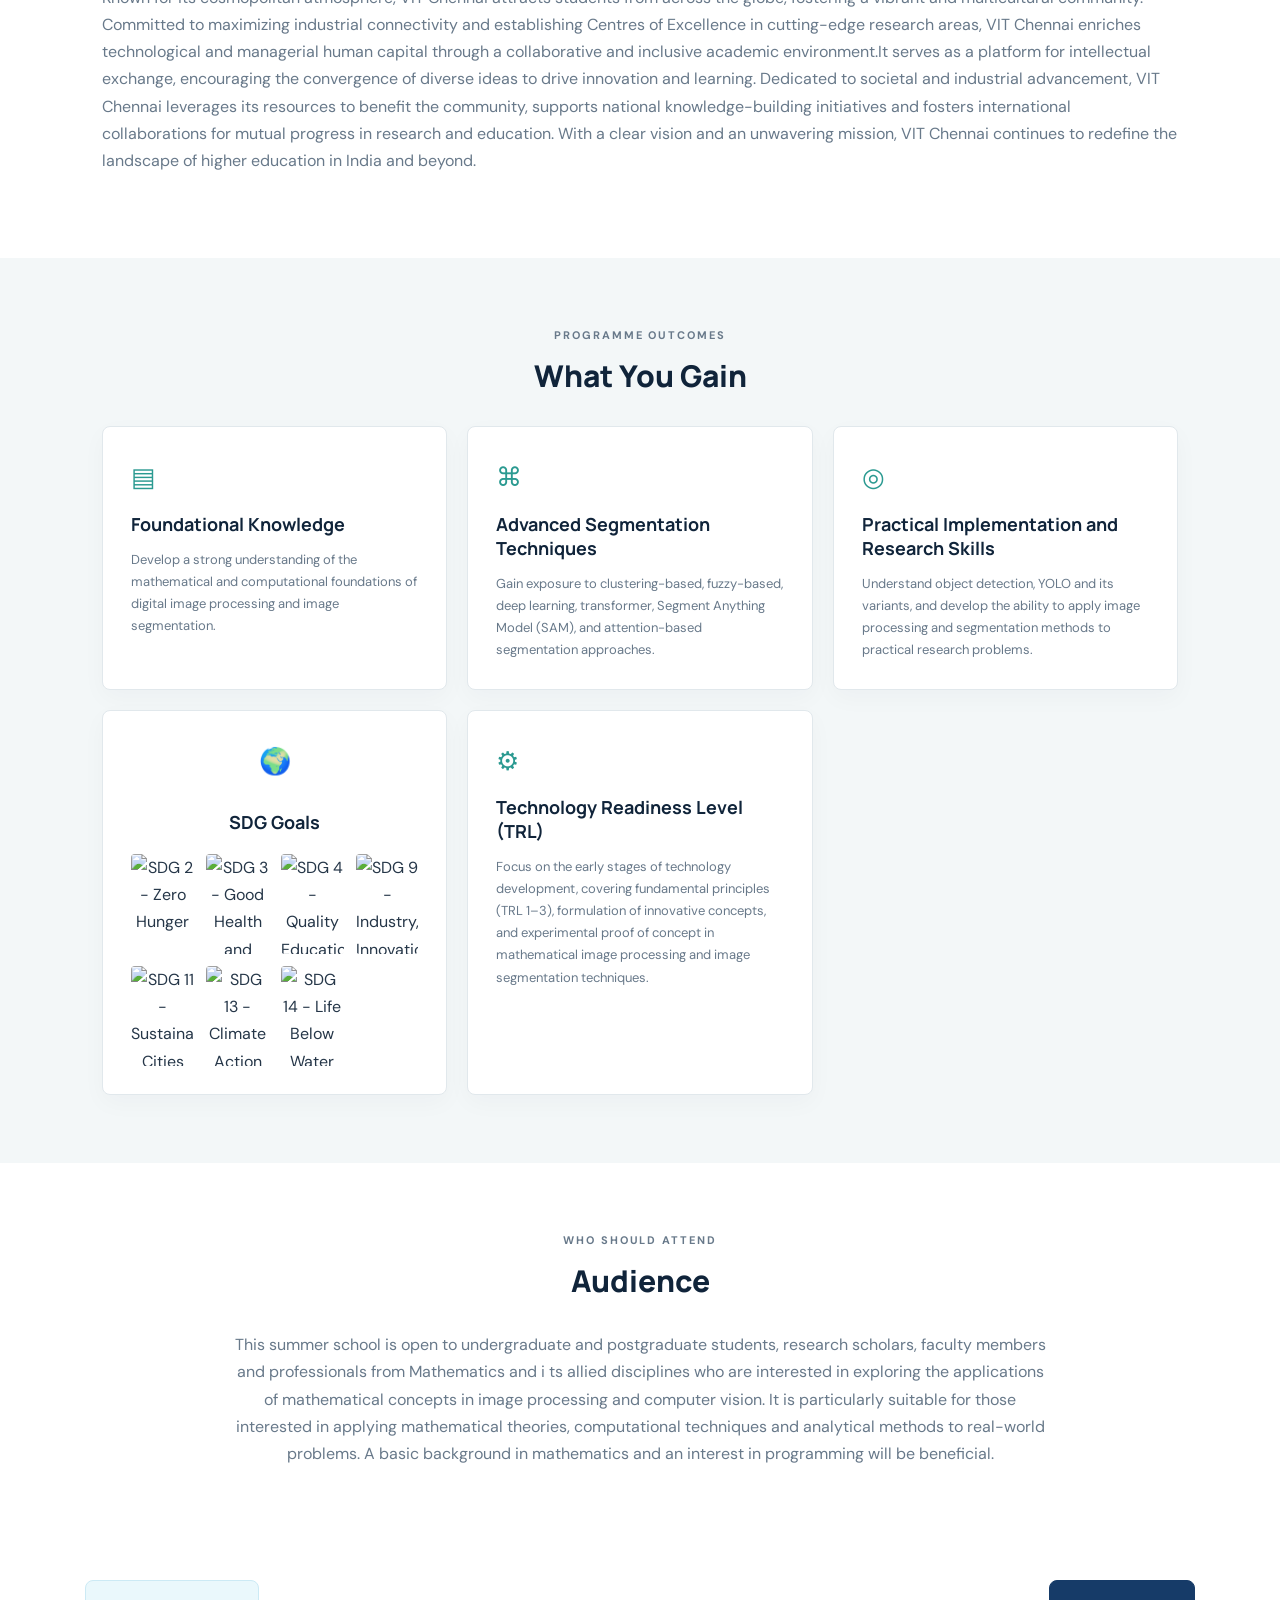
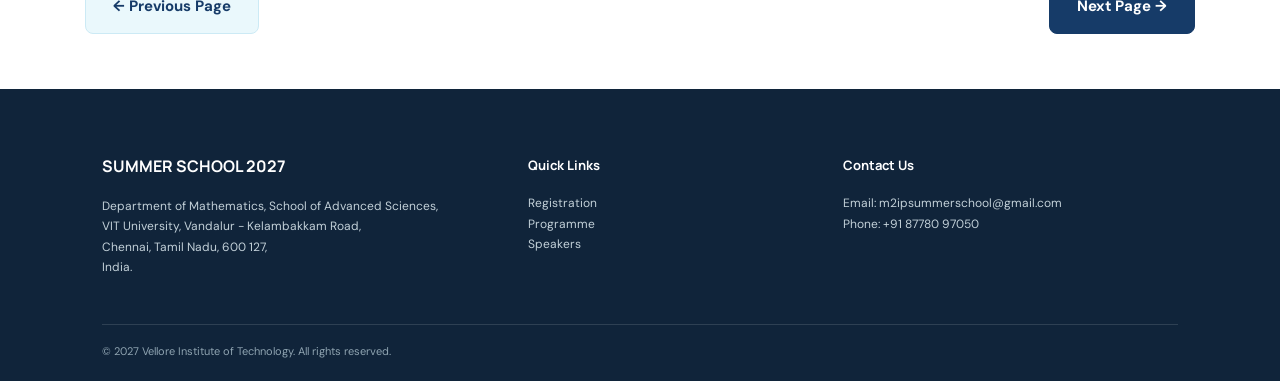
==== commit b0303680: "Update index.html" ====
--- a/index.html
+++ b/index.html
@@ -59,7 +59,7 @@
             <a href="resources.html">Resources</a>
             <a href="logistics.html">Logistics</a>
             <a href="sightseeing.html">Sightseeing</a>
-            <a href="sponsors.html">Sponsors</a>
+            <a href="sponsors.html">Sponsorship</a>
             <a href="people.html">People</a>
 
     </nav>
@@ -510,6 +510,24 @@
         
     </main>
 
+<!-- =====================================
+     PAGE NAVIGATION
+===================================== -->
+
+<div class="page-navigation">
+
+    <a href="modules-previous-page.html"
+       class="page-nav-btn previous-btn">
+        ← Previous Page
+    </a>
+
+    <a href="modules-next-page.html"
+       class="page-nav-btn next-btn">
+        Next Page →
+    </a>
+
+</div>
+
 
     <!-- Footer Section -->
     <footer class="footer">
--- a/style.css
+++ b/style.css
@@ -10,6 +10,333 @@
 
 
 
+/* =====================================
+   NEXT AND PREVIOUS PAGE NAVIGATION
+===================================== */
+
+.page-navigation {
+    max-width: 1150px;
+    margin: 45px auto 55px;
+    padding: 0 20px;
+
+    display: flex;
+    justify-content: space-between;
+    align-items: center;
+    gap: 15px;
+}
+
+.page-nav-btn {
+    display: inline-block;
+
+    padding: 13px 27px;
+
+    border-radius: 8px;
+
+    text-decoration: none;
+
+    font-size: 15px;
+    font-weight: 700;
+
+    transition: all 0.3s ease;
+}
+
+
+/* PREVIOUS BUTTON */
+
+.previous-btn {
+    background: #eaf8fc;
+    color: #163b68;
+    border: 1px solid #cceaf5;
+}
+
+.previous-btn:hover {
+    background: #d7f1fa;
+    transform: translateX(-4px);
+}
+
+
+/* NEXT BUTTON */
+
+.next-btn {
+    background: #163b68;
+    color: #ffffff;
+    border: 1px solid #163b68;
+}
+
+.next-btn:hover {
+    background: #55b9e8;
+    border-color: #55b9e8;
+    color: #ffffff;
+    transform: translateX(4px);
+}
+
+
+/* MOBILE */
+
+@media (max-width: 500px) {
+
+    .page-navigation {
+        padding: 0 12px;
+    }
+
+    .page-nav-btn {
+        padding: 11px 15px;
+        font-size: 13px;
+    }
+
+}
+
+
+/* =====================================
+   DAILY SESSION SCHEDULE
+===================================== */
+
+.daily-schedule {
+    margin-top: 65px;
+    padding: 35px 25px;
+
+    background: #f5fbfe;
+
+    border: 1px solid #d5eaf5;
+    border-radius: 16px;
+}
+
+
+/* HEADING */
+
+.schedule-heading {
+    text-align: center;
+    margin-bottom: 35px;
+}
+
+.schedule-eyebrow {
+    color: #55b9e8;
+
+    font-size: 13px;
+    font-weight: 800;
+
+    letter-spacing: 2px;
+}
+
+.schedule-heading h2 {
+    color: #163b68;
+
+    font-size: 29px;
+    font-weight: 800;
+
+    margin: 10px 0;
+}
+
+.schedule-heading p {
+    color: #718096;
+
+    font-size: 15px;
+    line-height: 1.7;
+}
+
+
+/* SCHEDULE CONTAINER */
+
+.schedule-container {
+    max-width: 950px;
+    margin: auto;
+
+    display: flex;
+    flex-direction: column;
+
+    gap: 13px;
+}
+
+
+/* INDIVIDUAL SCHEDULE ITEM */
+
+.schedule-item {
+    display: grid;
+
+    grid-template-columns: 155px 1fr;
+
+    align-items: stretch;
+
+    background: #ffffff;
+
+    border: 1px solid #dceaf2;
+    border-radius: 12px;
+
+    overflow: hidden;
+
+    transition: all 0.3s ease;
+}
+
+
+/* HOVER EFFECT */
+
+.schedule-item:hover {
+    transform: translateX(5px);
+
+    box-shadow: 0 6px 18px rgba(22,59,104,0.09);
+}
+
+
+/* TIME SECTION */
+
+.schedule-time {
+    background: #163b68;
+    color: #ffffff;
+
+    display: flex;
+    flex-direction: column;
+
+    justify-content: center;
+    align-items: center;
+
+    padding: 17px 10px;
+
+    text-align: center;
+}
+
+.schedule-time span {
+    font-size: 17px;
+    font-weight: 800;
+}
+
+.schedule-time small {
+    font-size: 13px;
+    margin-top: 5px;
+
+    color: #cceafa;
+}
+
+
+/* ACTIVITY SECTION */
+
+.schedule-activity {
+    padding: 17px 22px;
+
+    display: flex;
+    flex-direction: column;
+
+    justify-content: center;
+}
+
+.schedule-activity h3 {
+    color: #263d59;
+
+    font-size: 16px;
+    font-weight: 700;
+
+    line-height: 1.5;
+
+    margin: 5px 0 0;
+}
+
+
+/* LABELS */
+
+.schedule-label {
+    color: #55a9d5;
+
+    font-size: 11px;
+    font-weight: 800;
+
+    letter-spacing: 1.3px;
+}
+
+
+/* LECTURE */
+
+.schedule-item.lecture {
+    border-left: 4px solid #163b68;
+}
+
+
+/* BREAK */
+
+.schedule-item.break {
+    border-left: 4px solid #55b9e8;
+}
+
+.schedule-item.break .schedule-time {
+    background: #dff3fb;
+    color: #163b68;
+}
+
+.schedule-item.break .schedule-time small {
+    color: #52748d;
+}
+
+.schedule-item.break .schedule-label {
+    color: #3299c9;
+}
+
+
+/* MENTORING */
+
+.schedule-item.mentoring {
+    border-left: 4px solid #398f9f;
+}
+
+.schedule-item.mentoring .schedule-time {
+    background: #246b7c;
+}
+
+.schedule-item.mentoring .schedule-label {
+    color: #398f9f;
+}
+
+
+/* PROJECT WORK */
+
+.schedule-item.project {
+    border-left: 4px solid #55b9e8;
+}
+
+.schedule-item.project .schedule-label {
+    color: #3299c9;
+}
+
+
+/* RESPONSIVE DESIGN */
+
+@media (max-width: 600px) {
+
+    .daily-schedule {
+        padding: 25px 12px;
+        margin-top: 45px;
+    }
+
+    .schedule-heading h2 {
+        font-size: 24px;
+    }
+
+    .schedule-item {
+        grid-template-columns: 110px 1fr;
+    }
+
+    .schedule-time {
+        padding: 14px 5px;
+    }
+
+    .schedule-time span {
+        font-size: 14px;
+    }
+
+    .schedule-time small {
+        font-size: 12px;
+    }
+
+    .schedule-activity {
+        padding: 13px 12px;
+    }
+
+    .schedule-activity h3 {
+        font-size: 14px;
+    }
+
+    .schedule-label {
+        font-size: 10px;
+    }
+
+}
 
 
 
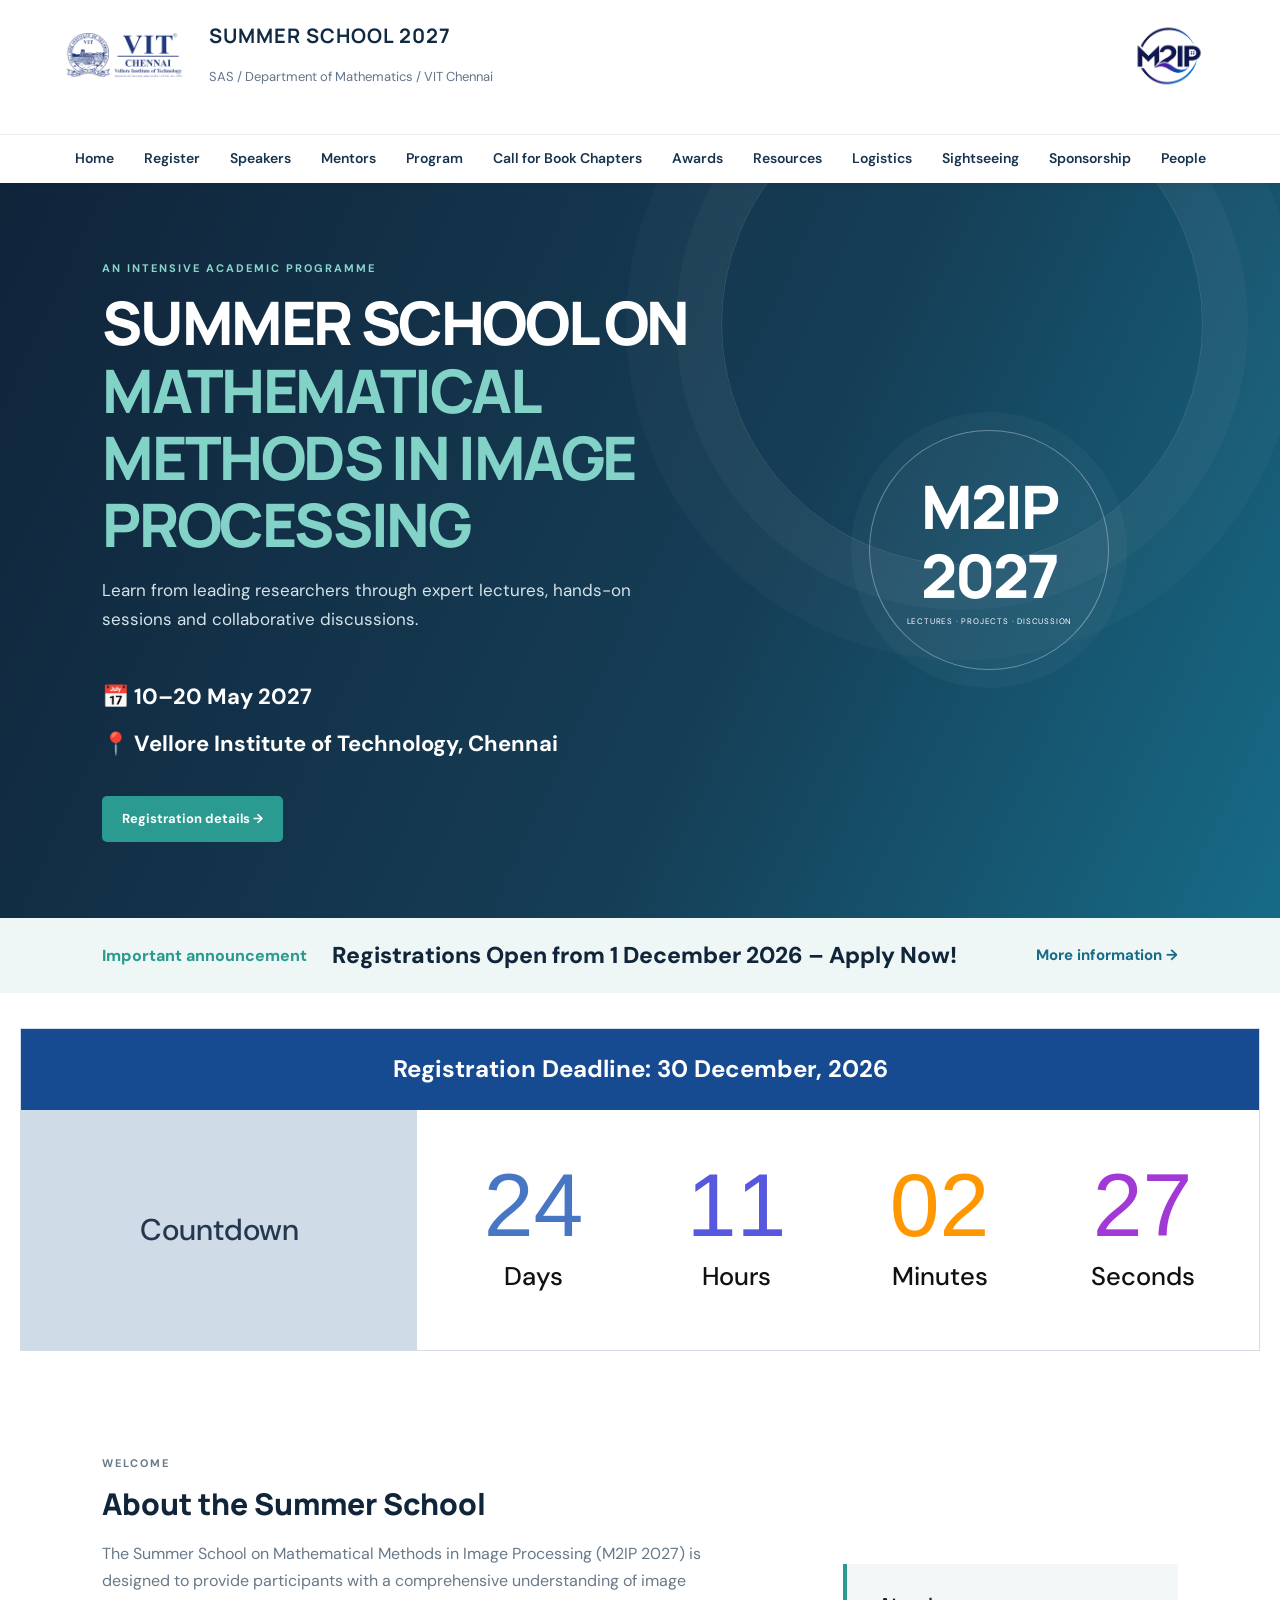
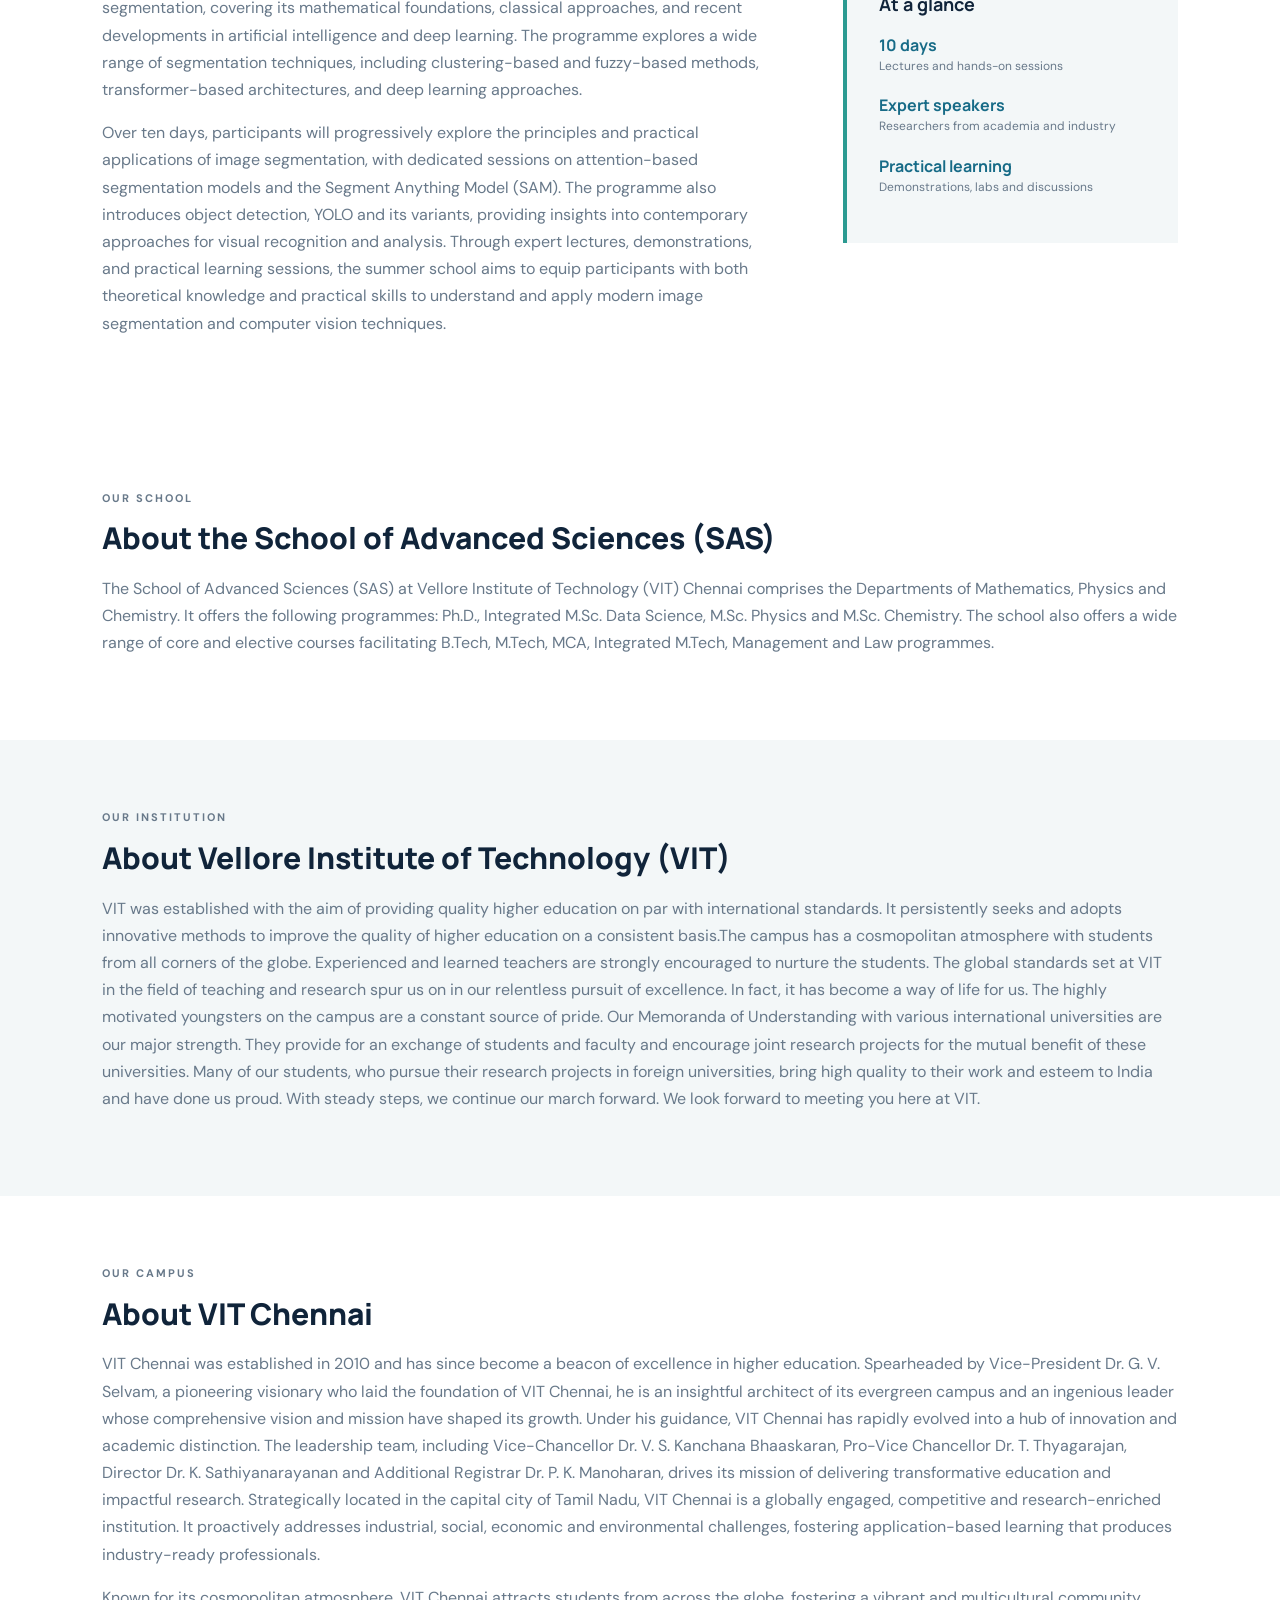
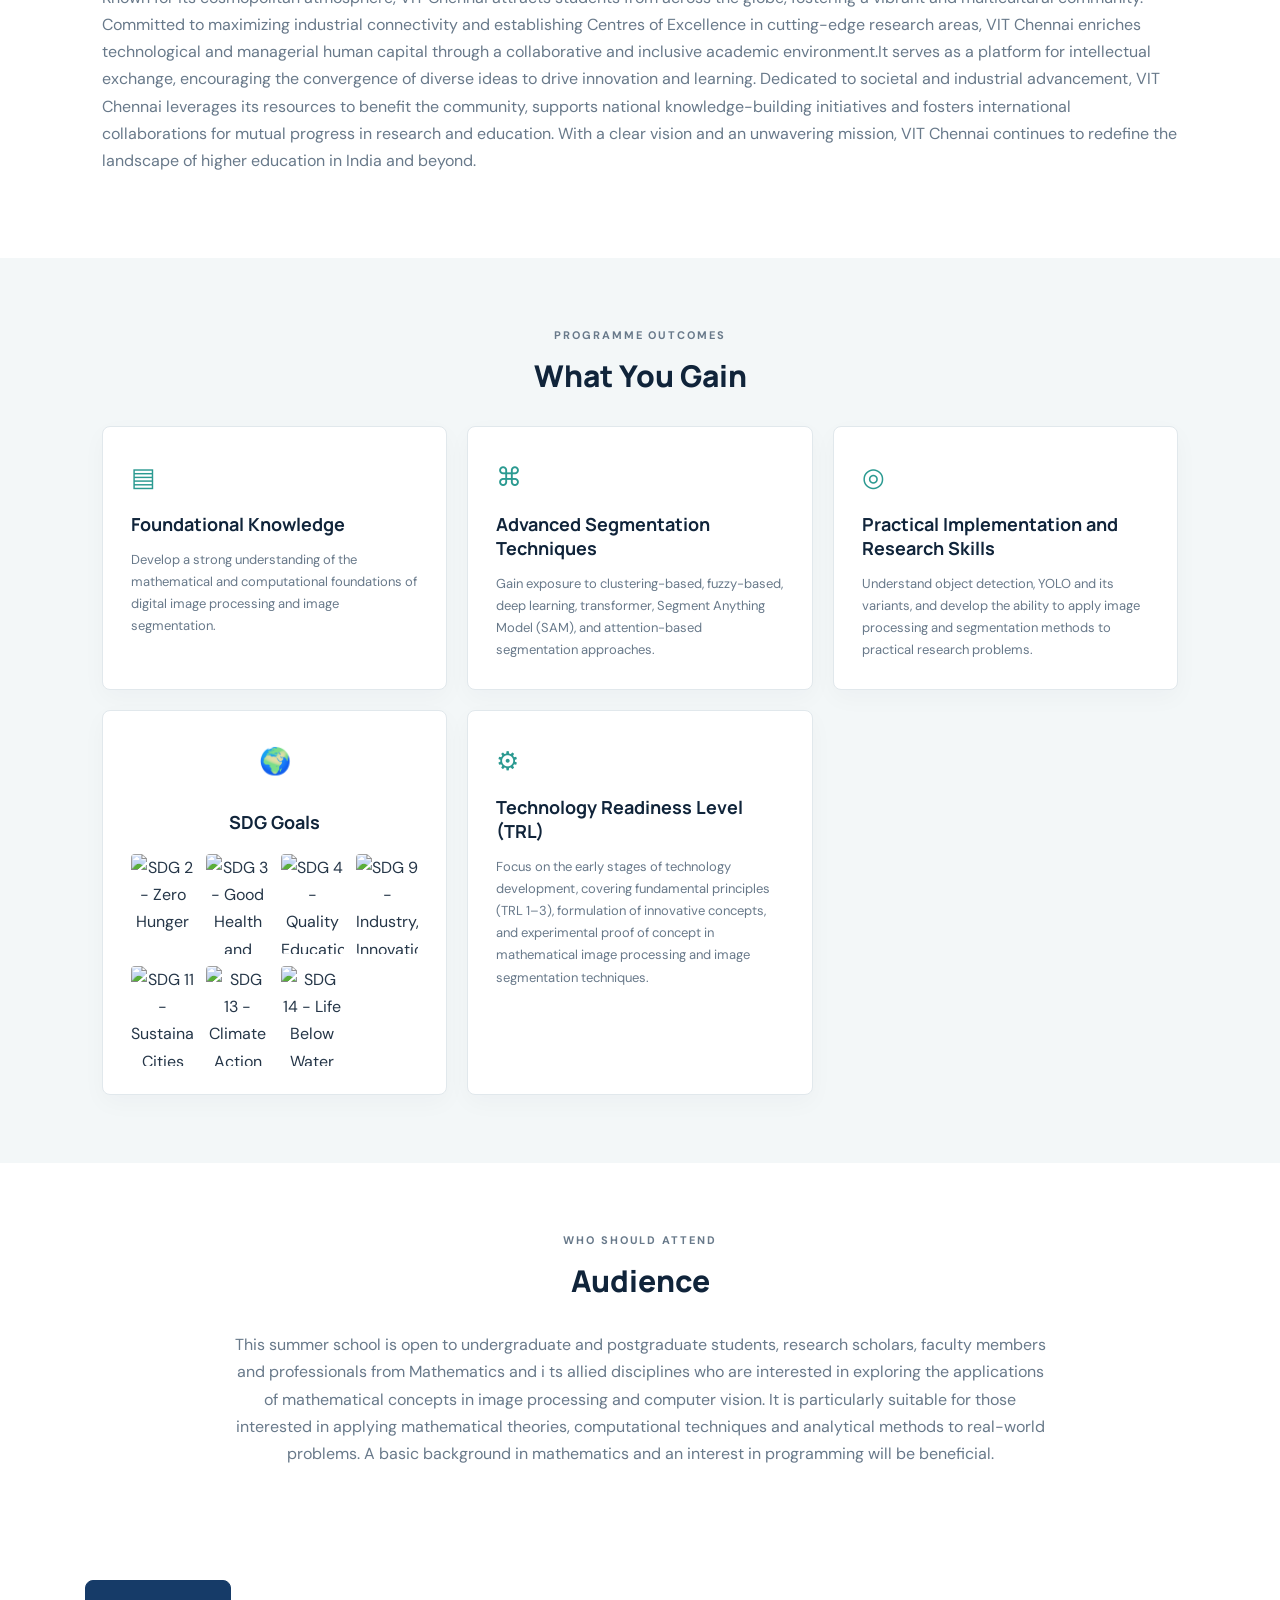
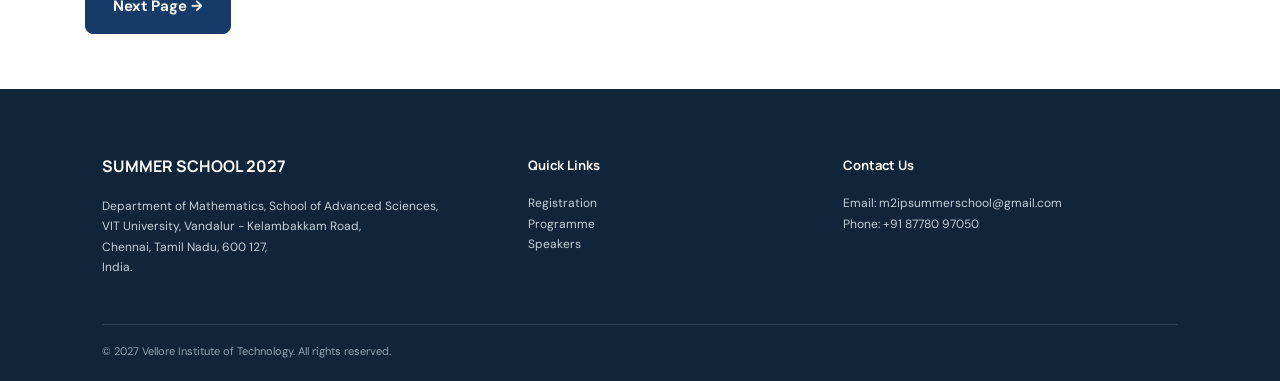
==== commit e28efd41: "Update index.html" ====
--- a/index.html
+++ b/index.html
@@ -516,12 +516,7 @@
 
 <div class="page-navigation">
 
-    <a href="modules-previous-page.html"
-       class="page-nav-btn previous-btn">
-        ← Previous Page
-    </a>
-
-    <a href="modules-next-page.html"
+    <a href="register.html"
        class="page-nav-btn next-btn">
         Next Page →
     </a>
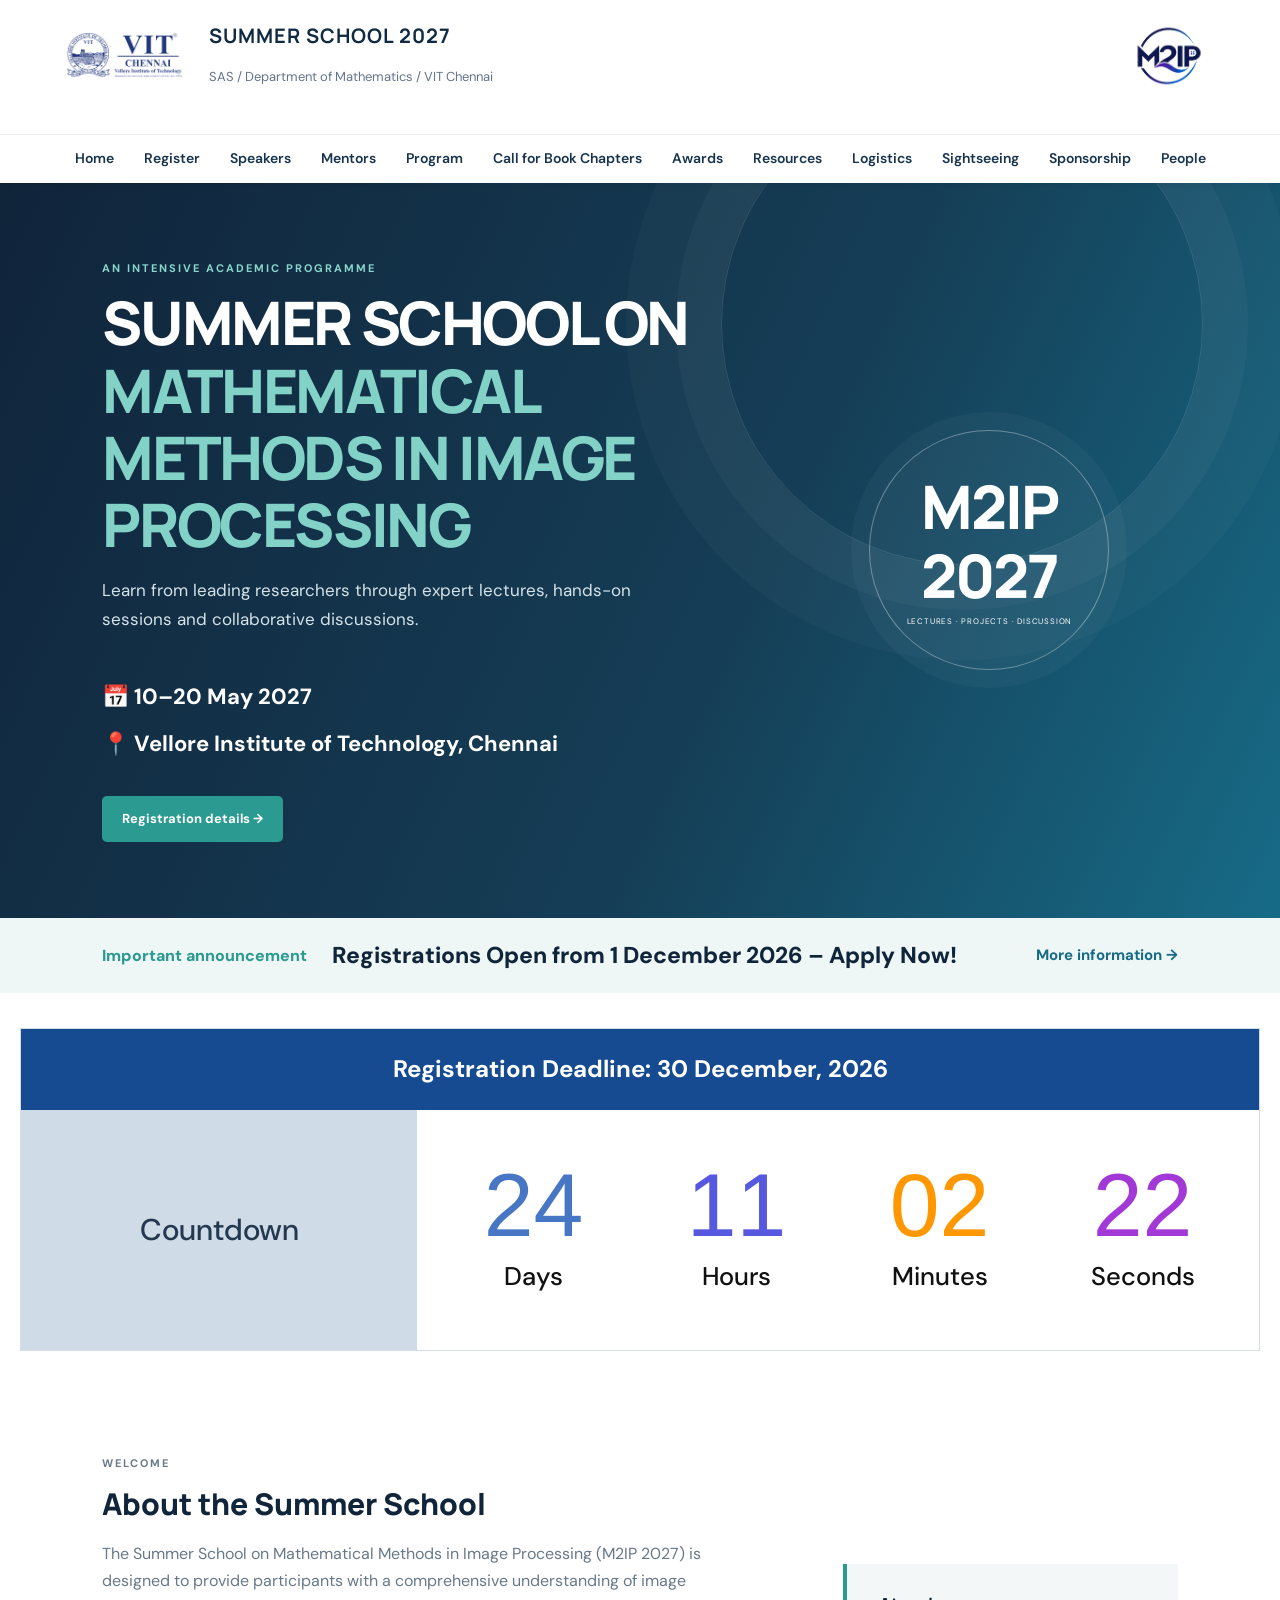
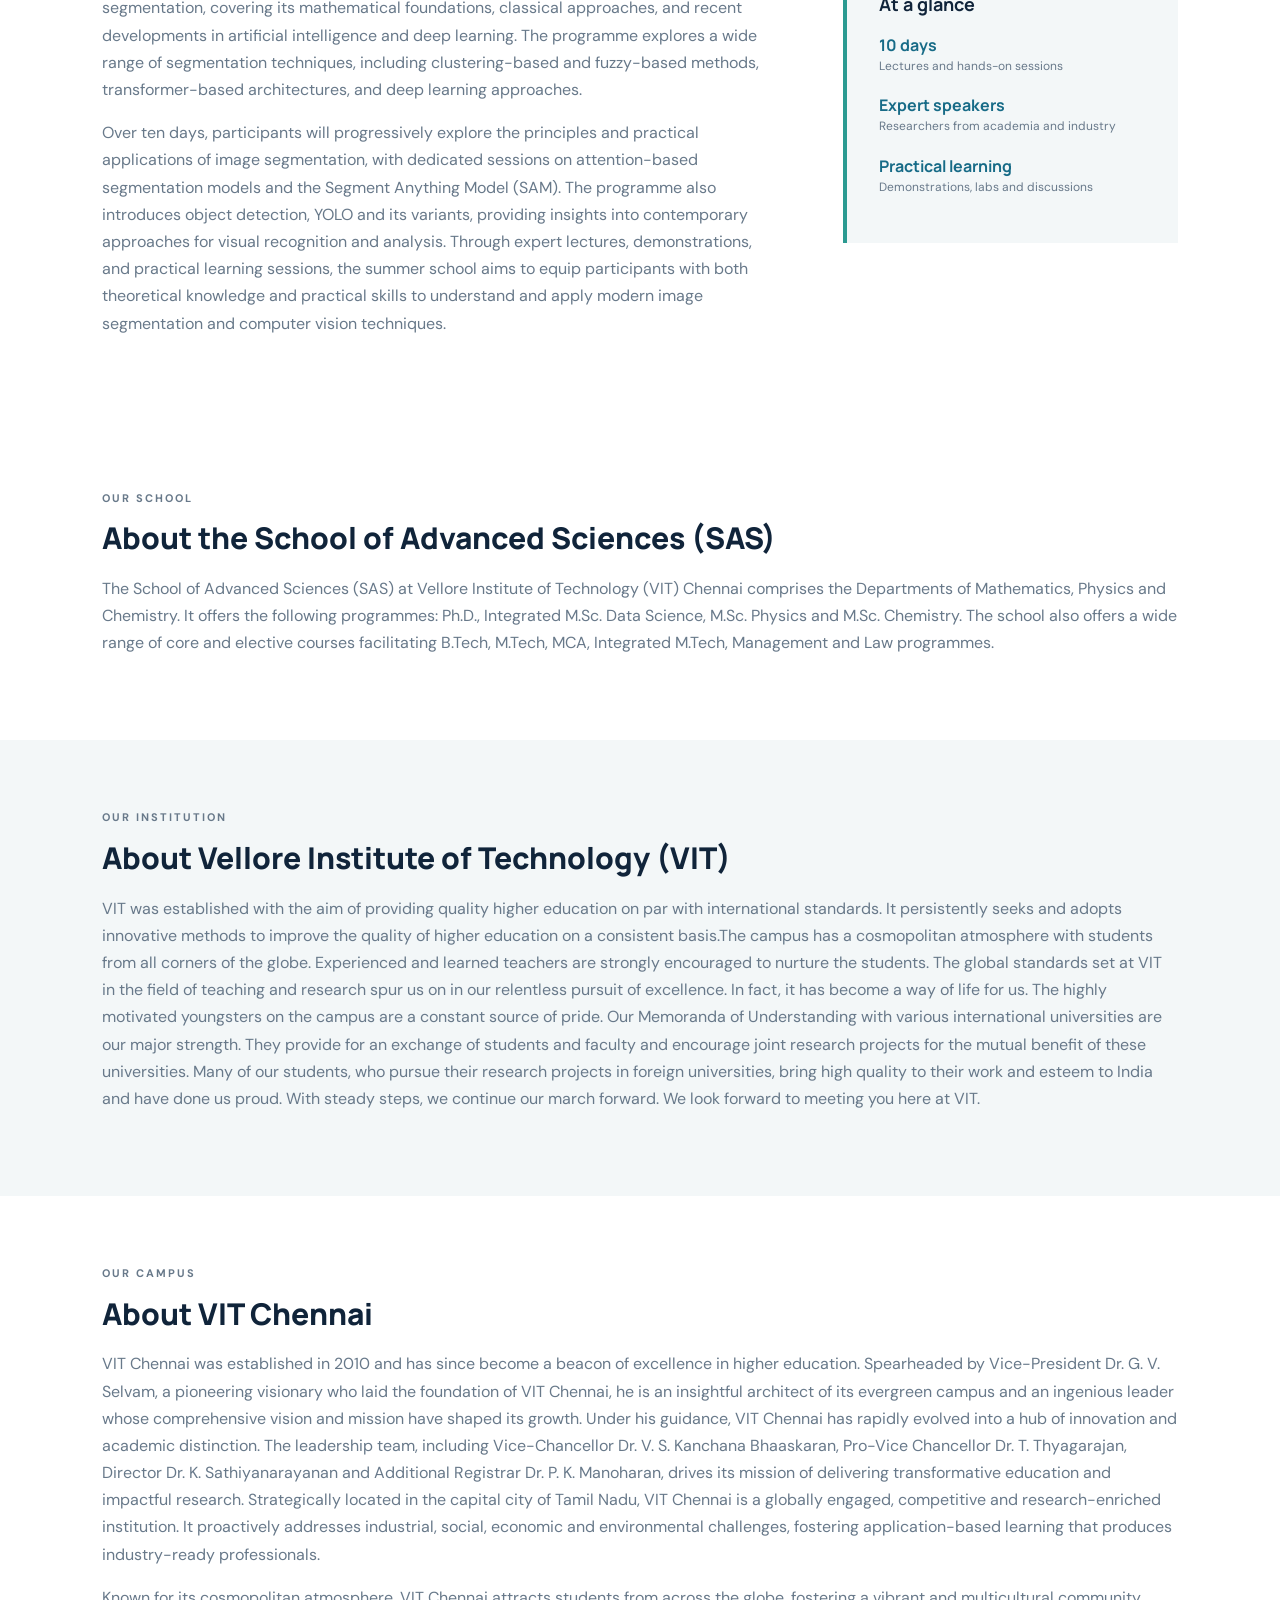
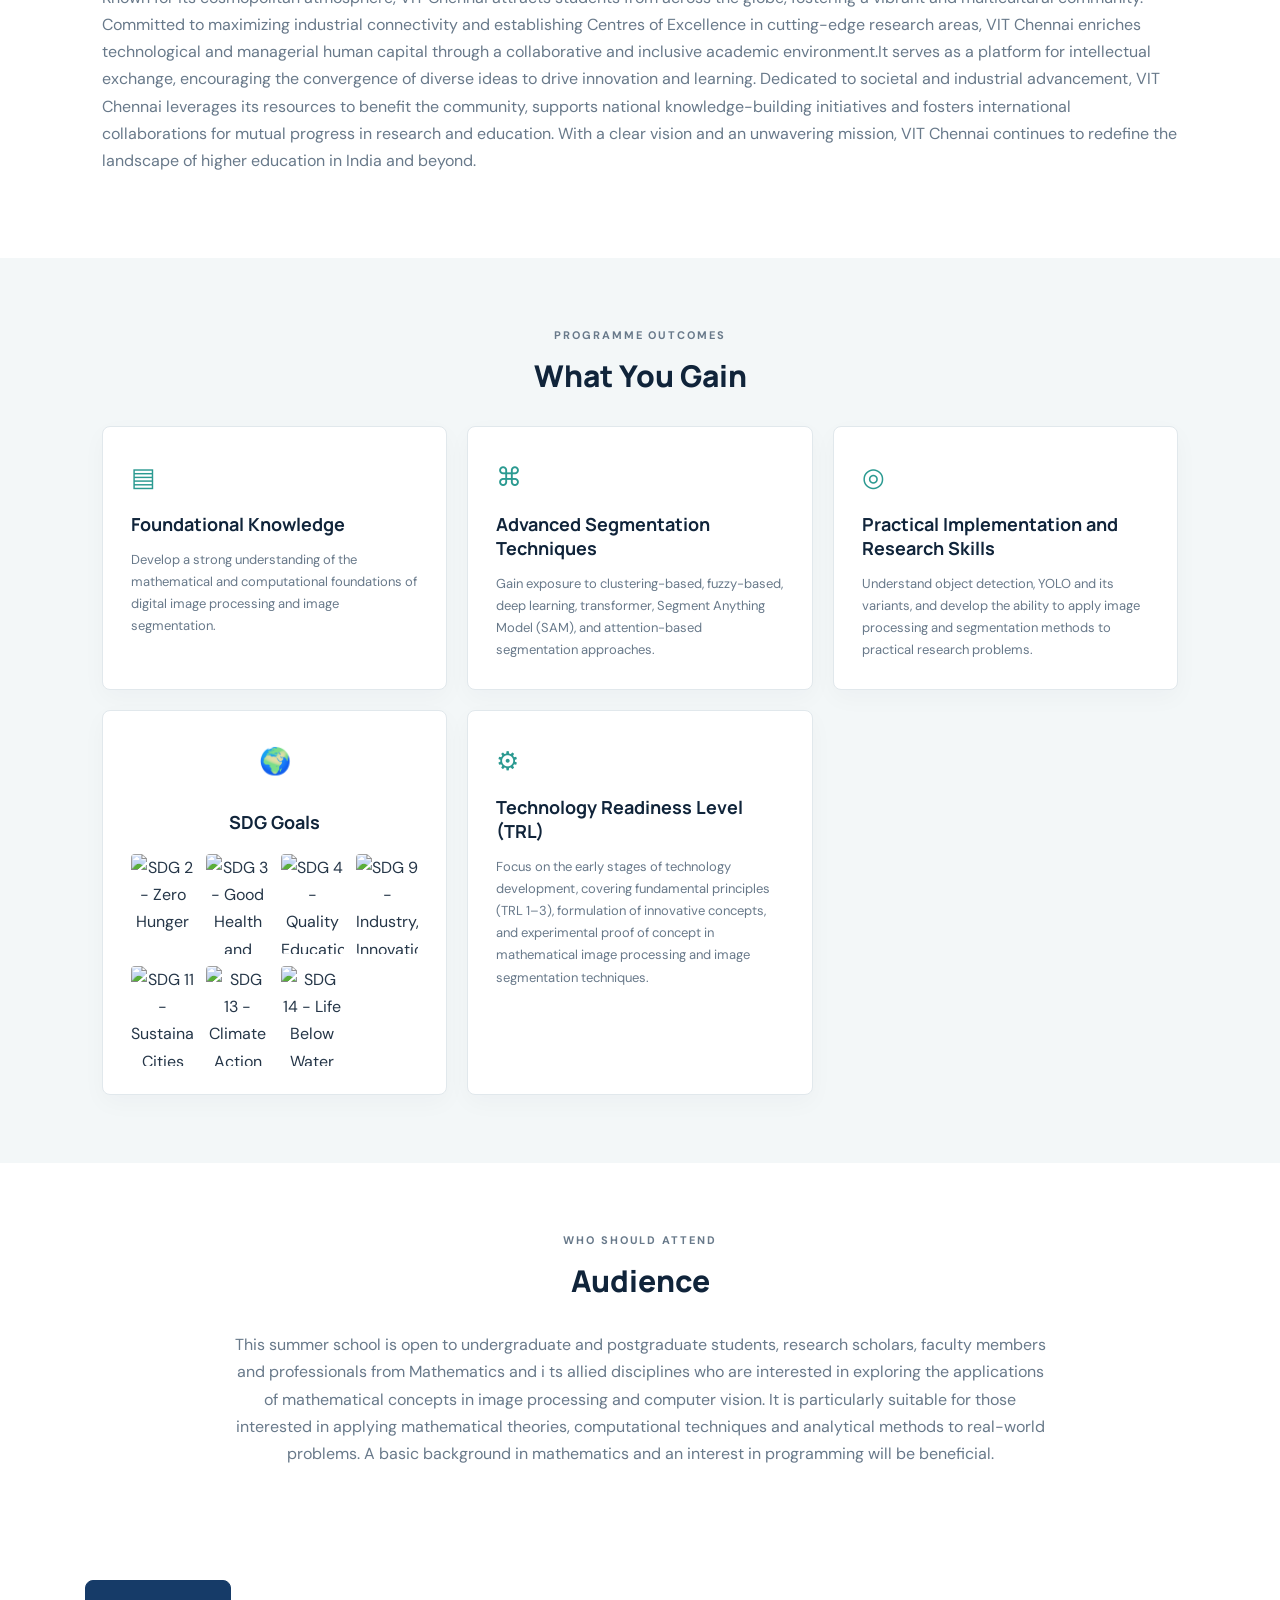
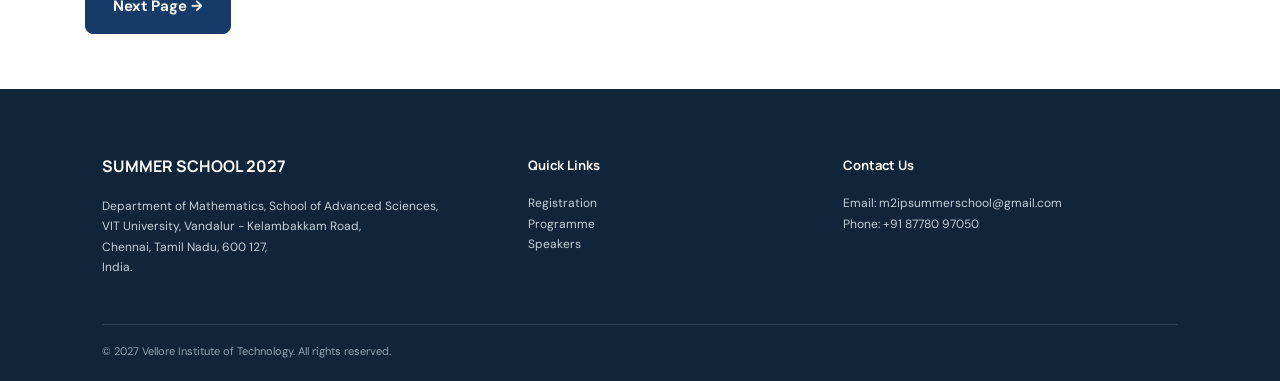
==== commit f50e6580: "Update index.html" ====
--- a/index.html
+++ b/index.html
@@ -137,7 +137,7 @@
 
         <span>Announcement of Selected Candidates: January 4, 2027</span>
 
-        <span aria-hidden="true">Registrations Open from 1 December 2026 – Apply Now!</span>
+        <span aria-hidden="true">Registrations Opened on 20 November 2026 – Apply Now!</span>
 
         <span aria-hidden="true">Announcement of Selected Candidates: January 4, 2027</span>
 
--- a/style.css
+++ b/style.css
@@ -10,6 +10,936 @@
 
 
 
+
+
+/* =====================================================
+   M2IP 2027 - SPONSORS PAGE
+   Complete CSS
+===================================================== */
+
+.sponsors-page {
+    max-width: 1200px;
+    margin: auto;
+    padding-top: 35px;
+    padding-bottom: 60px;
+    color: #263d56;
+}
+
+
+/* =====================================================
+   1. PARTNERSHIP HERO SECTION
+===================================================== */
+
+.partner-hero {
+    background: linear-gradient(
+        125deg,
+        #10234f,
+        #163b68,
+        #28618d
+    );
+    padding: 65px 55px;
+    border-radius: 20px;
+    color: white;
+    position: relative;
+    overflow: hidden;
+    box-shadow: 0 12px 30px rgba(16,35,79,0.15);
+}
+
+.partner-hero::after {
+    content: "";
+    position: absolute;
+    width: 350px;
+    height: 350px;
+    right: -100px;
+    top: -120px;
+    border: 55px solid rgba(255,255,255,0.07);
+    border-radius: 50%;
+}
+
+.partner-hero-content {
+    max-width: 850px;
+    position: relative;
+    z-index: 1;
+}
+
+.partner-label {
+    display: inline-block;
+    color: #8edaff;
+    background: rgba(85,185,232,0.17);
+    padding: 9px 16px;
+    border-radius: 30px;
+    font-size: 12px;
+    font-weight: 800;
+    letter-spacing: 1.5px;
+    margin-bottom: 20px;
+}
+
+.partner-hero h1 {
+    color: white;
+    font-size: clamp(34px, 4vw, 48px);
+    margin: 0 0 15px;
+}
+
+.partner-hero h2 {
+    color: #bceaff;
+    font-size: 22px;
+    line-height: 1.5;
+    margin-bottom: 22px;
+}
+
+.partner-event-info {
+    display: flex;
+    flex-wrap: wrap;
+    gap: 12px;
+    margin-bottom: 25px;
+}
+
+.partner-event-info span {
+    background: rgba(255,255,255,0.12);
+    color: white;
+    padding: 10px 16px;
+    border-radius: 6px;
+    font-size: 14px;
+}
+
+.partner-hero p {
+    color: #e4eff9;
+    font-size: 15px;
+    line-height: 1.85;
+    margin-bottom: 15px;
+}
+
+.partner-button {
+    display: inline-block;
+    margin-top: 15px;
+    padding: 14px 24px;
+    background: #55b9e8;
+    color: #10234f;
+    border-radius: 7px;
+    text-decoration: none;
+    font-weight: 800;
+    transition: 0.3s;
+}
+
+.partner-button:hover {
+    background: white;
+    transform: translateY(-3px);
+}
+
+
+/* =====================================================
+   2. KEY MESSAGE
+===================================================== */
+
+.partner-message {
+    display: flex;
+    align-items: center;
+    gap: 20px;
+    margin: 35px 0 15px;
+    padding: 25px 30px;
+    background: #eaf8fc;
+    border-left: 5px solid #55b9e8;
+    border-radius: 10px;
+}
+
+.message-icon {
+    font-size: 32px;
+    color: #1688ba;
+}
+
+.partner-message p {
+    color: #163b68;
+    font-size: 18px;
+    font-weight: 700;
+    line-height: 1.6;
+    margin: 0;
+}
+
+
+/* =====================================================
+   3. COMMON SECTION STYLING
+===================================================== */
+
+.partner-section {
+    padding: 60px 0 15px;
+}
+
+.partner-section-heading {
+    text-align: center;
+    max-width: 750px;
+    margin: 0 auto 35px;
+}
+
+.partner-section-heading > span,
+.partner-contact-content > span {
+    color: #1688ba;
+    font-size: 12px;
+    font-weight: 800;
+    letter-spacing: 2px;
+}
+
+.partner-section-heading h2 {
+    color: #163b68;
+    font-size: 30px;
+    margin: 12px 0;
+}
+
+.partner-section-heading p {
+    color: #718096;
+    font-size: 15px;
+    line-height: 1.7;
+}
+
+
+/* =====================================================
+   4. WHAT YOUR SPONSORSHIP SUPPORTS
+===================================================== */
+
+.sponsorship-support-grid {
+    display: grid;
+    grid-template-columns: repeat(4, 1fr);
+    gap: 20px;
+}
+
+.sponsorship-support-card {
+    padding: 25px 22px;
+    background: white;
+    border: 1px solid #dcecf5;
+    border-radius: 13px;
+    box-shadow: 0 5px 18px rgba(22,59,104,0.06);
+    transition: 0.3s;
+}
+
+.sponsorship-support-card:hover {
+    transform: translateY(-6px);
+    border-color: #55b9e8;
+    box-shadow: 0 12px 25px rgba(22,59,104,0.11);
+}
+
+.support-card-icon {
+    width: 43px;
+    height: 43px;
+    display: flex;
+    align-items: center;
+    justify-content: center;
+    background: #e3f5fc;
+    color: #176b9e;
+    border-radius: 10px;
+    font-weight: 800;
+    font-size: 15px;
+    margin-bottom: 18px;
+}
+
+.sponsorship-support-card h3 {
+    color: #163b68;
+    font-size: 17px;
+    margin-bottom: 10px;
+}
+
+.sponsorship-support-card p {
+    color: #65778a;
+    font-size: 14px;
+    line-height: 1.75;
+    margin: 0;
+}
+
+
+/* =====================================================
+   5. WHY PARTNER WITH US
+===================================================== */
+
+.why-partner-section {
+    margin-top: 30px;
+    padding: 55px 30px;
+    background: #f5fbfe;
+    border-radius: 18px;
+}
+
+.why-partner-grid {
+    display: grid;
+    grid-template-columns: repeat(2, 1fr);
+    gap: 18px;
+}
+
+.why-partner-card {
+    display: flex;
+    align-items: flex-start;
+    gap: 18px;
+    padding: 23px;
+    background: white;
+    border: 1px solid #e0edf6;
+    border-radius: 12px;
+    transition: 0.3s;
+}
+
+.why-partner-card:hover {
+    transform: translateY(-4px);
+    box-shadow: 0 8px 20px rgba(22,59,104,0.08);
+}
+
+.why-icon {
+    flex-shrink: 0;
+    width: 48px;
+    height: 48px;
+    display: flex;
+    align-items: center;
+    justify-content: center;
+    background: #eaf8fc;
+    border-radius: 12px;
+    font-size: 23px;
+}
+
+.why-partner-card h3 {
+    color: #163b68;
+    font-size: 17px;
+    margin: 3px 0 9px;
+}
+
+.why-partner-card p {
+    color: #65778a;
+    font-size: 14px;
+    line-height: 1.75;
+    margin: 0;
+}
+
+
+/* =====================================================
+   6. SPONSORSHIP OPPORTUNITIES
+===================================================== */
+
+.sponsorship-section {
+    padding-top: 70px;
+}
+
+.sponsorship-tiers {
+    display: grid;
+    grid-template-columns: repeat(3, 1fr);
+    gap: 22px;
+    align-items: stretch;
+    margin: 45px 0;
+}
+
+.sponsor-tier {
+    background: white;
+    border: 1px solid #dce6ef;
+    border-radius: 15px;
+    overflow: hidden;
+    text-align: center;
+    box-shadow: 0 7px 22px rgba(22,59,104,0.07);
+    transition: 0.3s;
+}
+
+.sponsor-tier:hover {
+    transform: translateY(-7px);
+    box-shadow: 0 14px 28px rgba(22,59,104,0.13);
+}
+
+
+/* =====================================================
+   7. SPONSOR BADGE IMAGES
+===================================================== */
+
+/* Common badge container for all three tiers */
+
+.tier-medal {
+    width: 150px;
+    height: 150px;
+    margin: 22px auto;
+    display: flex;
+    align-items: center;
+    justify-content: center;
+}
+
+/* Badge image */
+
+.tier-medal img {
+    width: 100%;
+    height: 100%;
+    object-fit: contain;
+    display: block;
+    transition: transform 0.3s ease;
+}
+
+/* Hover animation */
+
+.sponsor-tier:hover .tier-medal img {
+    transform: scale(1.08);
+}
+
+
+/* =====================================================
+   8. GOLD, SILVER AND SUPPORTING PARTNER CARDS
+===================================================== */
+
+.tier-top {
+    padding: 32px 20px 25px;
+}
+
+/* Top border colours */
+
+.gold-tier {
+    border-top: 5px solid #d6a437;
+}
+
+.silver-tier {
+    border-top: 5px solid #98a7b8;
+}
+
+.supporting-tier {
+    border-top: 5px solid #55b9e8;
+}
+
+
+/* Partnership labels */
+
+.tier-badge {
+    display: inline-block;
+    padding: 7px 12px;
+    border-radius: 30px;
+    background: #f2f6fa;
+    color: #52677c;
+    font-size: 10px;
+    font-weight: 800;
+    letter-spacing: 1px;
+}
+
+.gold-tier .tier-badge {
+    background: #fff5db;
+    color: #946b12;
+}
+
+.silver-tier .tier-badge {
+    background: #edf1f5;
+    color: #5e7184;
+}
+
+.supporting-tier .tier-badge {
+    background: #e3f5fc;
+    color: #176b9e;
+}
+
+
+/* Partner names */
+
+.tier-top h3 {
+    color: #163b68;
+    font-size: 23px;
+    margin: 0 0 12px;
+}
+
+
+/* Sponsorship amounts */
+
+.tier-price {
+    color: #163b68;
+    font-size: 31px;
+    font-weight: 900;
+    margin: 12px 0 7px;
+}
+
+.tier-top p {
+    color: #718096;
+    font-size: 13px;
+    margin: 0;
+}
+
+
+/* Sponsorship buttons */
+
+.tier-button {
+    display: block;
+    padding: 15px 10px;
+    background: #163b68;
+    color: white;
+    text-decoration: none;
+    font-size: 14px;
+    font-weight: 700;
+    transition: 0.3s;
+}
+
+.gold-tier .tier-button {
+    background: #a97c20;
+}
+
+.gold-tier .tier-button:hover {
+    background: #805c14;
+}
+
+.silver-tier .tier-button {
+    background: #62778d;
+}
+
+.silver-tier .tier-button:hover {
+    background: #40576e;
+}
+
+.supporting-tier .tier-button:hover {
+    background: #28618d;
+}
+
+
+/* =====================================================
+   9. SPONSORSHIP BENEFITS COMPARISON TABLE
+===================================================== */
+
+.benefits-table-wrapper {
+    overflow-x: auto;
+    border: 1px solid #dce8f1;
+    border-radius: 13px;
+    box-shadow: 0 5px 20px rgba(22,59,104,0.05);
+    background: white;
+}
+
+.benefits-table-title {
+    color: #163b68;
+    font-size: 21px;
+    padding: 25px 25px 15px;
+    margin: 0;
+}
+
+.benefits-table {
+    width: 100%;
+    min-width: 750px;
+    border-collapse: collapse;
+    text-align: center;
+}
+
+.benefits-table th {
+    padding: 19px 14px;
+    color: white;
+    background: #163b68;
+    font-size: 13px;
+    line-height: 1.6;
+}
+
+.benefits-table th:first-child {
+    text-align: left;
+    min-width: 260px;
+}
+
+.benefits-table th span {
+    font-size: 12px;
+    font-weight: 500;
+    opacity: 0.9;
+}
+
+.benefits-table th.gold-column {
+    background: #a97c20;
+}
+
+.benefits-table th.silver-column {
+    background: #62778d;
+}
+
+.benefits-table th.support-column {
+    background: #28618d;
+}
+
+.benefits-table td {
+    padding: 17px 14px;
+    border-bottom: 1px solid #e6eef4;
+    color: #52677c;
+    font-size: 13px;
+    line-height: 1.6;
+}
+
+.benefits-table td:first-child {
+    text-align: left;
+    color: #344e68;
+    font-weight: 600;
+}
+
+.benefits-table tbody tr:nth-child(even) {
+    background: #f5fbfe;
+}
+
+.benefits-table tbody tr:hover {
+    background: #eaf8fc;
+}
+
+.benefits-table td:not(:first-child) {
+    color: #16865c;
+    font-size: 16px;
+    font-weight: 800;
+}
+
+.benefits-table td strong {
+    color: #a97c20;
+    font-size: 12px;
+}
+
+
+/* Sponsorship note */
+
+.sponsorship-note {
+    margin-top: 16px;
+    color: #718096;
+    font-size: 12px;
+    line-height: 1.7;
+}
+
+
+/* =====================================================
+   10. PARTNERSHIP CONTACT SECTION
+===================================================== */
+
+.partner-contact {
+    margin-top: 65px;
+    padding: 45px;
+    border-radius: 18px;
+    background: linear-gradient(
+        120deg,
+        #eaf8fc,
+        #f5fbfe
+    );
+    display: grid;
+    grid-template-columns: 1fr 1fr;
+    gap: 35px;
+    align-items: center;
+}
+
+.partner-contact-content h2 {
+    color: #163b68;
+    font-size: 30px;
+    line-height: 1.35;
+    margin: 13px 0 17px;
+}
+
+.partner-contact-content p {
+    color: #52677c;
+    font-size: 15px;
+    line-height: 1.85;
+}
+
+.partner-contact-card {
+    padding: 30px;
+    background: white;
+    border: 1px solid #dcecf5;
+    border-radius: 13px;
+    box-shadow: 0 7px 22px rgba(22,59,104,0.07);
+}
+
+.partner-contact-card h3 {
+    color: #1688ba;
+    font-size: 13px;
+    text-transform: uppercase;
+    letter-spacing: 1px;
+    margin-bottom: 18px;
+}
+
+.partner-contact-card h4 {
+    color: #163b68;
+    font-size: 21px;
+    margin-bottom: 12px;
+}
+
+.partner-contact-card p {
+    color: #65778a;
+    font-size: 14px;
+    line-height: 1.6;
+    margin: 3px 0;
+}
+
+.partner-email {
+    display: flex;
+    flex-direction: column;
+    gap: 7px;
+    border-top: 1px solid #e3edf4;
+    padding-top: 18px;
+    margin-top: 20px;
+}
+
+.partner-email span {
+    color: #718096;
+    font-size: 12px;
+    font-weight: 700;
+    text-transform: uppercase;
+}
+
+.partner-email a {
+    color: #1688ba;
+    font-weight: 700;
+    text-decoration: none;
+    overflow-wrap: anywhere;
+}
+
+.partner-email a:hover {
+    text-decoration: underline;
+}
+
+.partner-contact-button {
+    display: block;
+    text-align: center;
+    margin-top: 22px;
+    padding: 15px;
+    border-radius: 7px;
+    background: #163b68;
+    color: white;
+    font-weight: 700;
+    font-size: 13px;
+    text-decoration: none;
+    transition: 0.3s;
+}
+
+.partner-contact-button:hover {
+    background: #28618d;
+    transform: translateY(-2px);
+}
+
+
+/* =====================================================
+   11. RESPONSIVE DESIGN - TABLETS
+===================================================== */
+
+@media (max-width: 950px) {
+
+    .sponsorship-support-grid {
+        grid-template-columns: repeat(2, 1fr);
+    }
+
+    .sponsorship-tiers {
+        gap: 14px;
+    }
+
+    .tier-price {
+        font-size: 25px;
+    }
+
+    .tier-medal {
+        width: 135px;
+        height: 135px;
+    }
+}
+
+
+/* =====================================================
+   12. RESPONSIVE DESIGN - MOBILE
+===================================================== */
+
+@media (max-width: 700px) {
+
+    .sponsors-page {
+        padding: 20px 15px 40px;
+    }
+
+    /* Hero */
+
+    .partner-hero {
+        padding: 40px 23px;
+    }
+
+    .partner-hero h1 {
+        font-size: 31px;
+    }
+
+    .partner-hero h2 {
+        font-size: 18px;
+    }
+
+    .partner-event-info {
+        flex-direction: column;
+        align-items: flex-start;
+    }
+
+    /* Key message */
+
+    .partner-message {
+        padding: 20px;
+        align-items: flex-start;
+    }
+
+    .partner-message p {
+        font-size: 15px;
+    }
+
+    /* Common sections */
+
+    .partner-section {
+        padding-top: 45px;
+    }
+
+    .partner-section-heading h2 {
+        font-size: 25px;
+    }
+
+    /* Support cards */
+
+    .sponsorship-support-grid {
+        grid-template-columns: 1fr;
+    }
+
+    /* Why partner */
+
+    .why-partner-grid {
+        grid-template-columns: 1fr;
+    }
+
+    .why-partner-section {
+        padding: 40px 18px;
+    }
+
+    /* Sponsorship cards */
+
+    .sponsorship-tiers {
+        grid-template-columns: 1fr;
+        max-width: 430px;
+        margin: 30px auto;
+        gap: 22px;
+    }
+
+    .tier-top {
+        padding: 25px 20px;
+    }
+
+    .tier-medal {
+        width: 130px;
+        height: 130px;
+        margin: 18px auto;
+    }
+
+    .tier-price {
+        font-size: 30px;
+    }
+
+    /* Benefits table */
+
+    .benefits-table-wrapper {
+        border-radius: 10px;
+    }
+
+    .benefits-table {
+        min-width: 750px;
+    }
+
+    /* Contact */
+
+    .partner-contact {
+        grid-template-columns: 1fr;
+        padding: 28px 18px;
+    }
+
+    .partner-contact-content h2 {
+        font-size: 25px;
+    }
+
+    .partner-contact-card {
+        padding: 23px;
+    }
+}
+
+
+/* =====================================================
+   13. SMALL MOBILE SCREENS
+===================================================== */
+
+@media (max-width: 380px) {
+
+    .partner-hero {
+        padding: 32px 18px;
+    }
+
+    .partner-hero h1 {
+        font-size: 27px;
+    }
+
+    .partner-hero h2 {
+        font-size: 16px;
+    }
+
+    .partner-label {
+        font-size: 10px;
+    }
+
+    .tier-medal {
+        width: 115px;
+        height: 115px;
+    }
+
+    .tier-top h3 {
+        font-size: 21px;
+    }
+
+    .tier-price {
+        font-size: 27px;
+    }
+
+    .why-partner-card {
+        padding: 18px;
+    }
+}
+
+
+
+
+/* =====================================
+   SELECTED PARTICIPANTS MARQUEE
+===================================== */
+
+.selected-marquee {
+    width: 100%;
+    overflow: hidden;
+
+    background: #fff1f1;
+    border-top: 1px solid #f5caca;
+    border-bottom: 1px solid #f5caca;
+
+    padding: 13px 0;
+}
+
+.selected-track {
+    display: flex;
+    width: max-content;
+
+    animation: selectedScroll 22s linear infinite;
+}
+
+.selected-track span {
+    flex-shrink: 0;
+
+    padding-right: 100px;
+
+    color: #c62828;
+
+    font-size: 16px;
+    font-weight: 800;
+
+    white-space: nowrap;
+}
+
+
+/* LEFT TO RIGHT SCROLLING */
+
+@keyframes selectedScroll {
+
+    from {
+        transform: translateX(-50%);
+    }
+
+    to {
+        transform: translateX(0);
+    }
+
+}
+
+
+/* PAUSE WHEN HOVERED */
+
+.selected-marquee:hover .selected-track {
+    animation-play-state: paused;
+}
+
+
+/* MOBILE */
+
+@media (max-width: 600px) {
+
+    .selected-track span {
+        font-size: 14px;
+    }
+
+}
+
+
 /* =====================================
    NEXT AND PREVIOUS PAGE NAVIGATION
 ===================================== */
@@ -343,11 +1273,11 @@
 
 /* Individual speaker image positioning */
 
-.speaker-card:nth-child(2) .speaker-image {
+.speaker-card:nth-child(1) .speaker-image {
     object-position: center 15%;
 }
 
-.speaker-card:nth-child(9) .speaker-image {
+.speaker-card:nth-child(8) .speaker-image {
     object-position: center 15%;
 }
 /* =====================================
